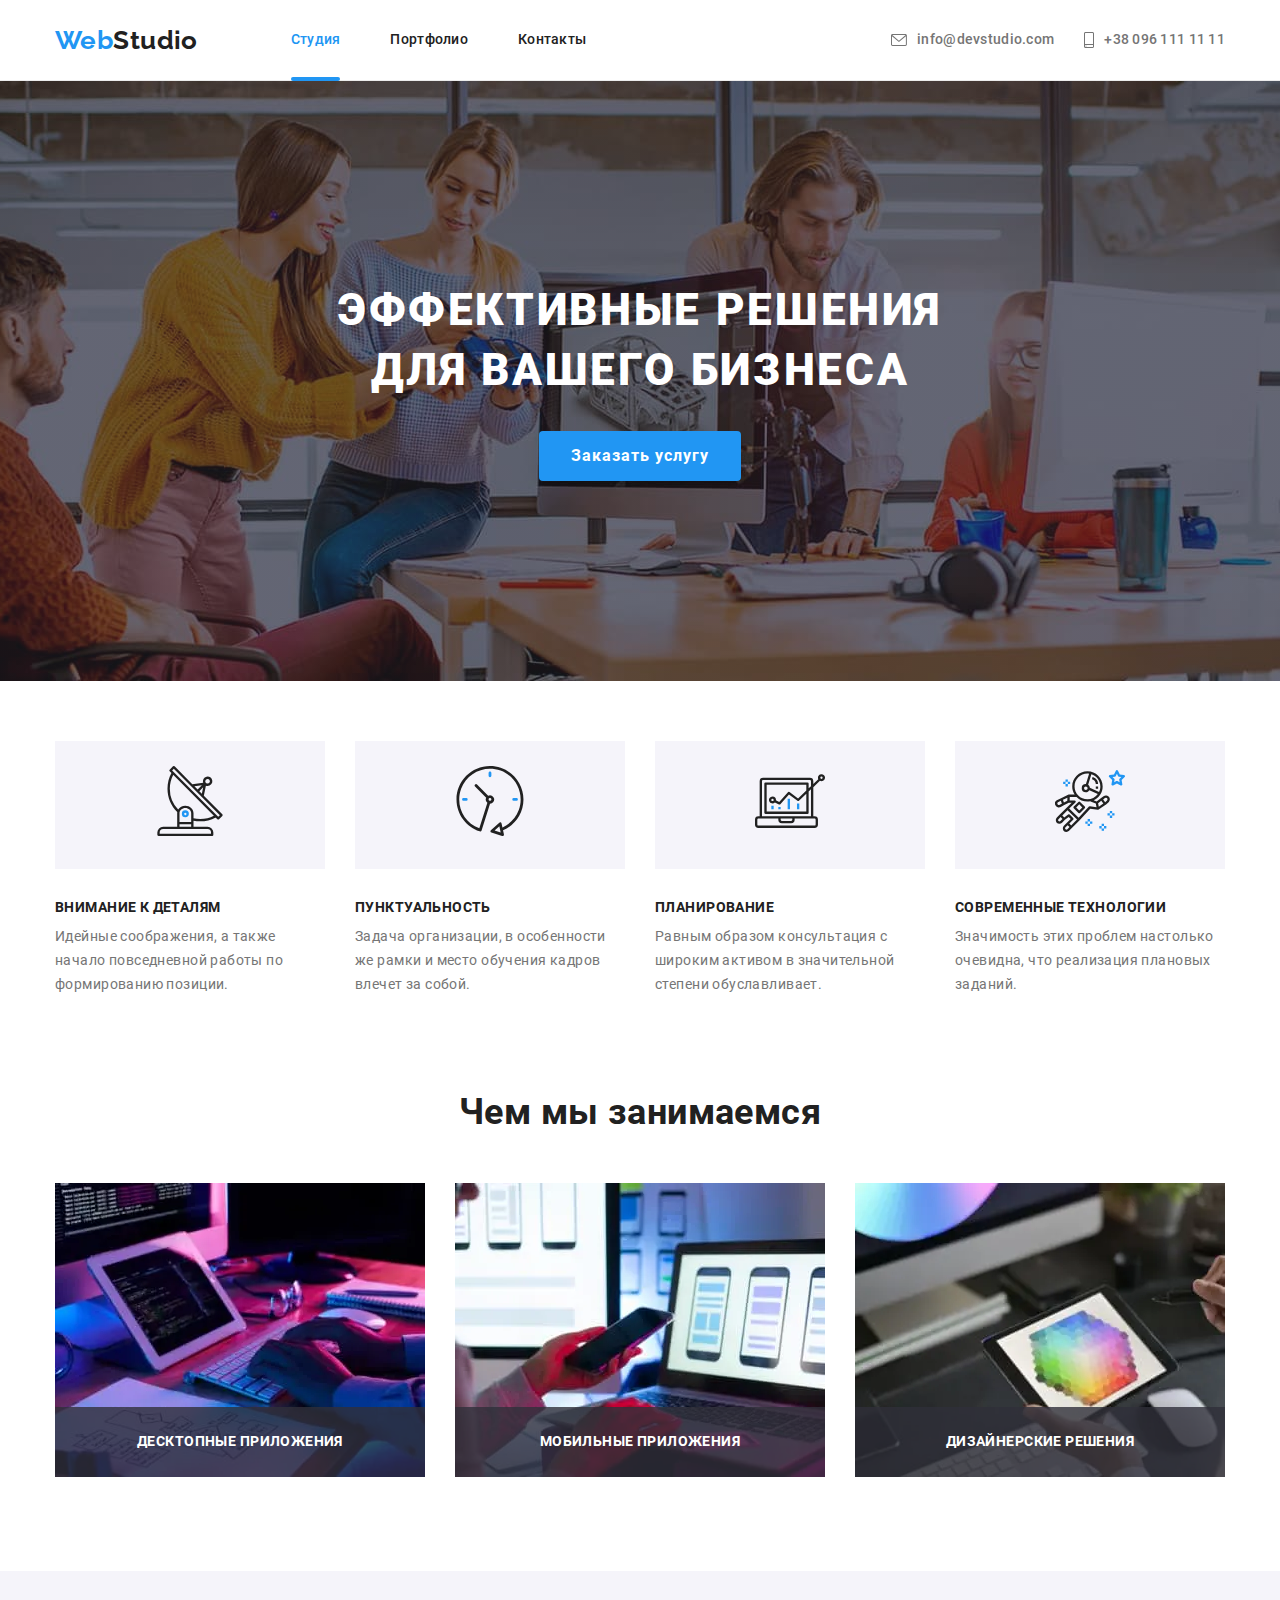
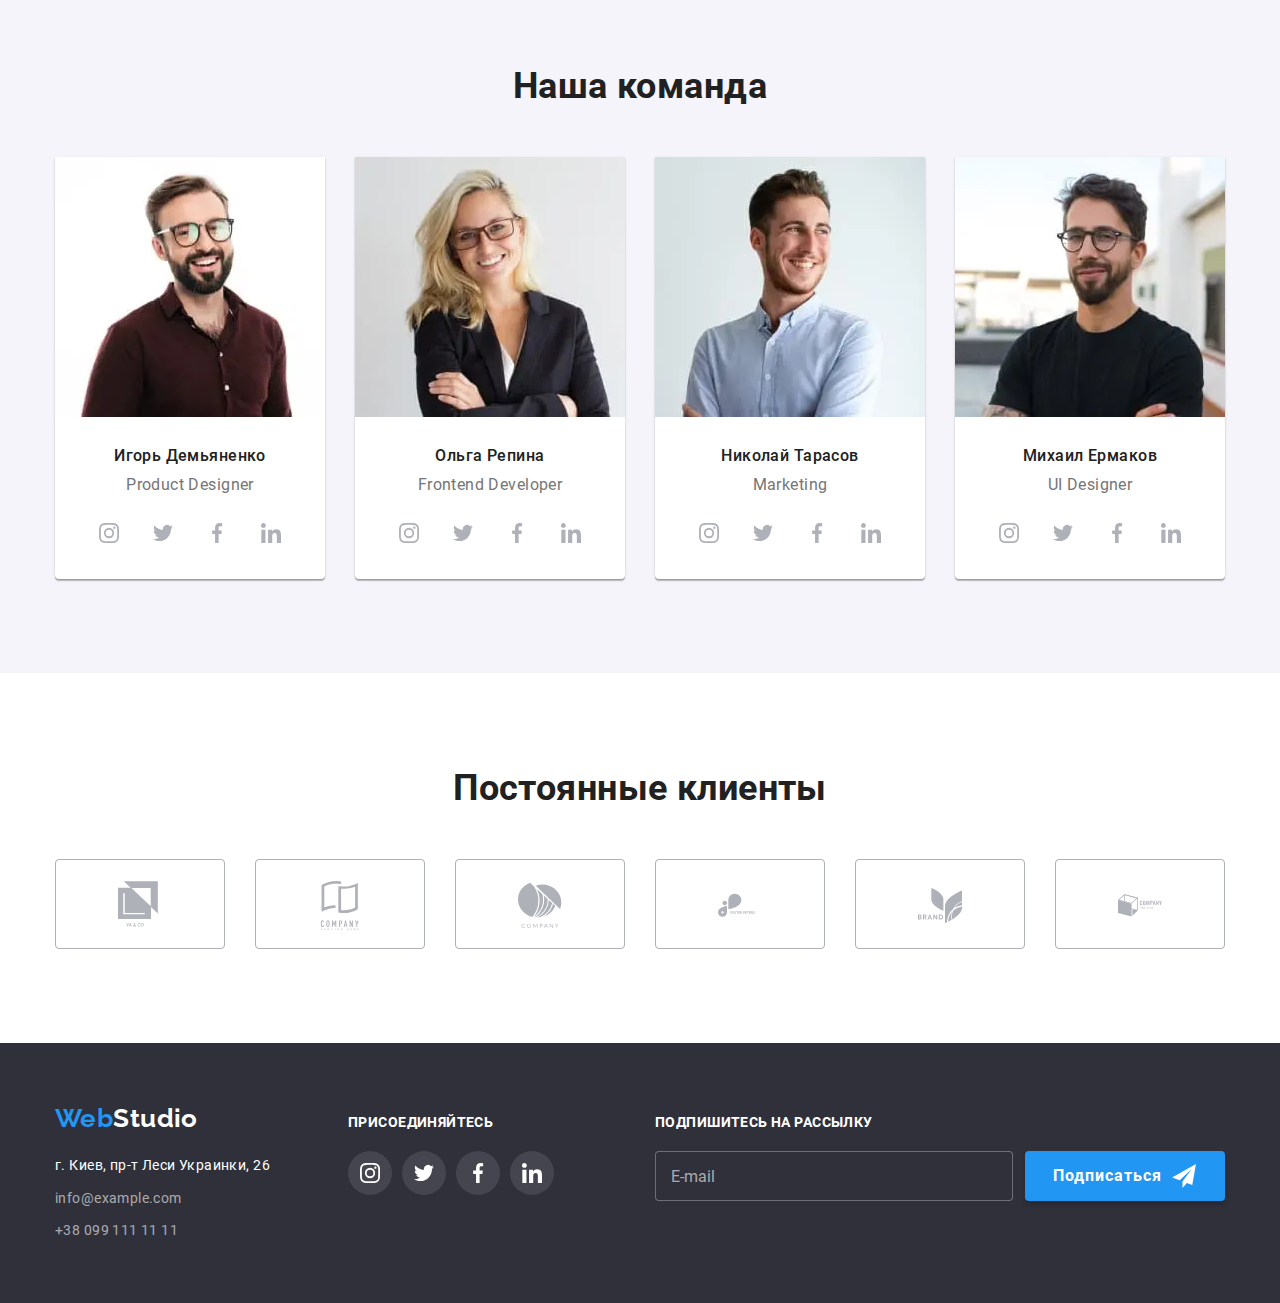
==== index.html @ 8d4e9f34 "add webp for main" ====
<!DOCTYPE html>
<html lang="ru">
  <head>
    <meta charset="UTF-8" />
    <meta name="viewport" content="width=device-width, initial-scale=1.0" />
    <meta http-equiv="X-UA-Compatible" content="IE=Edge" />
    <title>Web Studio | Версия 2.0</title>
    <meta name="description" content="Вторая версия культового макета Web Studio" />

    <link rel="stylesheet" href="./css/main.min.css" />
    <link rel="shortcut icon" href="./images/favicon.svg" type="image/x-icon" />

    <link rel="preload" href="./fonts/Roboto-Regular.ttf" as="font" type="font/ttf" crossorigin />
    <link rel="preload" href="./fonts/Roboto-Medium.ttf" as="font" type="font/ttf" crossorigin />
    <link rel="preload" href="./fonts/Roboto-Bold.ttf" as="font" type="font/ttf" crossorigin />
    <link rel="preload" href="./fonts/Roboto-Black.ttf" as="font" type="font/ttf" crossorigin />
    <link rel="preload" href="./fonts/Raleway-Bold.ttf" as="font" type="font/ttf" crossorigin />
  </head>
  <body>
    <header class="header">
      <div class="container main-nav">
        <!-- Лого в хедере -->
        <a href="./index.html" class="logo header__logo"><span class="logo__text">Web</span>Studio</a>

        <button type="button" class="mobile-button" aria-expanded="false" aria-controls="menu-container" data-menu-button>
          <svg width="40" height="40" aria-label="Переключатель мобильного меню" class="mobile-button__icon">
            <use class="icon-cross" href="./images/sprite.svg#icon-cross"></use>
            <use class="icon-menu" href="./images/sprite.svg#icon-mobile-menu"></use>
          </svg>
        </button>

        <div class="menu-container" id="menu-container" data-menu>
          <!-- Меню в хедере -->
          <nav>
            <ul class="menu">
              <li class="menu__item">
                <a href="./index.html" class="menu__link menu__link--current">Студия</a>
              </li>
              <li class="menu__item">
                <a href="./portfolio.html" class="menu__link">Портфолио</a>
              </li>
              <li class="menu__item">
                <a href="#" class="menu__link">Контакты</a>
              </li>
            </ul>
          </nav>

          <!-- Контакты в хедере -->
          <ul class="contacts">
            <li class="contacts__item">
              <a href="mailto:info@devstudio.com" class="contacts__link">
                <div class="contacts__icon">
                  <svg class="contacts__mail" width="16" height="12">
                    <use href="./images/sprite.svg#icon-head-mail"></use>
                  </svg>

                  info@devstudio.com
                </div></a
              >
            </li>
            <li class="contacts__item">
              <a href="tel:+380961111111" class="contacts__link">
                <div class="contacts__icon">
                  <svg class="contacts__phone" width="10" height="16">
                    <use href="./images/sprite.svg#icon-head-phone"></use>
                  </svg>

                  +38 096 111 11 11
                </div>
              </a>
            </li>
          </ul>
        </div>
      </div>
    </header>

    <main>
      <!-- Секция Героя -->
      <section class="hero">
        <div class="hero__content">
          <h1 class="hero__title">Эффективные решения<br />для вашего бизнеса</h1>
          <button data-modal-open class="btn hero__btn">Заказать услугу</button>
        </div>
      </section>

      <!-- Секция "Преимущества" -->
      <section class="features">
        <div class="container">
          <h2 class="title visually-hidden">Наши преимущества</h2>
          <ul class="features__list">
            <li class="features__item">
              <div class="features__img">
                <svg class="features__icon" width="70" height="70">
                  <use href="./images/sprite.svg#icon-antenna"></use>
                </svg>
              </div>
              <h3 class="features__title">Внимание к деталям</h3>
              <p class="features__text">Идейные соображения, а также начало повседневной работы по формированию позиции.</p>
            </li>
            <li class="features__item">
              <div class="features__img">
                <svg class="features__icon" width="70" height="70">
                  <use href="./images/sprite.svg#icon-clock"></use>
                </svg>
              </div>
              <h3 class="features__title">Пунктуальность</h3>
              <p class="features__text">Задача организации, в особенности же рамки и место обучения кадров влечет за собой.</p>
            </li>
            <li class="features__item">
              <div class="features__img">
                <svg class="features__icon" width="70" height="70">
                  <use href="./images/sprite.svg#icon-diagram"></use>
                </svg>
              </div>
              <h3 class="features__title">Планирование</h3>
              <p class="features__text">Равным образом консультация с широким активом в значительной степени обуславливает.</p>
            </li>
            <li class="features__item">
              <div class="features__img">
                <svg class="features__icon" width="70" height="70">
                  <use href="./images/sprite.svg#icon-astronaut"></use>
                </svg>
              </div>
              <h3 class="features__title">Современные технологии</h3>
              <p class="features__text">Значимость этих проблем настолько очевидна, что реализация плановых заданий.</p>
            </li>
          </ul>
        </div>
      </section>

      <!-- Секция "Чем мы занимаемся" -->
      <section class="section photos">
        <div class="container">
          <h2 class="title">Чем мы занимаемся</h2>
          <ul class="photos__list">
            <li class="photos__item">
              <div class="photos__thumb">
                <picture>
                  <source
                    srcset="./images/desktop/whattodo-1-1200@1x.webp 1x, ./images/desktop/whattodo-1-1200@2x.webp 2x"
                    type="image/webp"
                    media="(min-width: 1200px)"
                  />

                  <source
                    srcset="./images/desktop/whattodo-1-1200@1x.jpg 1x, ./images/desktop/whattodo-1-1200@2x.jpg 2x"
                    media="(min-width: 1200px)"
                  />

                  <img
                    src="./images/desktop/whattodo-1-1200@1x.jpg"
                    loading="lazy"
                    alt="Человек печатает текст на клавиатуре"
                    width="370"
                    height="294"
                  />
                </picture>
                <p class="photos__text">Десктопные приложения</p>
              </div>
            </li>
            <li class="photos__item">
              <div class="photos__thumb">
                <picture>
                  <source
                    srcset="./images/desktop/whattodo-2-1200@1x.webp 1x, ./images/desktop/whattodo-2-1200@2x.webp 2x"
                    type="image/webp"
                    media="(min-width: 1200px)"
                  />

                  <source
                    srcset="./images/desktop/whattodo-2-1200@1x.jpg 1x, ./images/desktop/whattodo-2-1200@2x.jpg 2x"
                    media="(min-width: 1200px)"
                  />

                  <img
                    src="./images/desktop/whattodo-2-1200@2x.jpg"
                    loading="lazy"
                    alt="Человек смотрит на смартфон перед ноутбуком"
                    width="370"
                    height="294"
                  />
                </picture>
                <p class="photos__text">Мобильные приложения</p>
              </div>
            </li>
            <li class="photos__item">
              <div class="photos__thumb">
                <picture>
                  <source
                    srcset="./images/desktop/whattodo-3-1200@1x.webp 1x, ./images/desktop/whattodo-3-1200@2x.webp 2x"
                    type="image/webp"
                    media="(min-width: 1200px)"
                  />

                  <source
                    srcset="./images/desktop/whattodo-3-1200@1x.jpg 1x, ./images/desktop/whattodo-3-1200@2x.jpg 2x"
                    media="(min-width: 1200px)"
                  />

                  <img
                    src="./images/desktop/whattodo-3-1200@2x.jpg"
                    loading="lazy"
                    alt="Цветовая палитра на экране планшета"
                    width="370"
                    height="294"
                  />
                </picture>
                <p class="photos__text">Дизайнерские решения</p>
              </div>
            </li>
          </ul>
        </div>
      </section>

      <!-- Секция "Наша команда" -->
      <section class="section team">
        <div class="container">
          <h2 class="title">Наша команда</h2>
          <ul class="team__list">
            <li class="team__item">
              <picture>
                <source
                  srcset="./images/desktop/team-1-1200@1x.webp 1x, ./images/desktop/team-1-1200@2x.webp 2x"
                  type="image/webp"
                  media="(min-width: 1200px)"
                />
                <source
                  srcset="./images/tablet/team-1-768@1x.webp 1x, ./images/tablet/team-1-768@2x.webp 2x"
                  type="image/webp"
                  media="(min-width: 768px)"
                />
                <source
                  srcset="./images/mobile/team-1-480@1x.webp 1x, ./images/mobile/team-1-480@2x.webp 2x"
                  type="image/webp"
                  media="(max-width: 767px)"
                />

                <source
                  srcset="./images/desktop/team-1-1200@1x.jpg 1x, ./images/desktop/team-1-1200@2x.jpg 2x"
                  media="(min-width: 1200px)"
                />
                <source srcset="./images/tablet/team-1-768@1x.jpg 1x, ./images/tablet/team-1-768@2x.jpg 2x" media="(min-width: 768px)" />
                <source srcset="./images/mobile/team-1-480@1x.jpg 1x, ./images/mobile/team-1-480@2x.jpg 2x" media="(max-width: 767px)" />

                <img
                  src="./images/mobile/team-1-480@1x.jpg"
                  loading="lazy"
                  class="team__img"
                  alt="Мужчина в очках и с бородой"
                  title="Игорь Демьяненко"
                  width="270"
                  height="260"
                />
              </picture>

              <div class="team__content">
                <h3 class="team__name">Игорь Демьяненко</h3>
                <p class="team__text">Product Designer</p>
                <ul class="social">
                  <li class="social__item">
                    <a href="#" class="media-link social__link" aria-label="Instagramm">
                      <svg class="media-icon social__icon" width="20" height="20">
                        <use href="./images/sprite.svg#icon-instagram"></use>
                      </svg>
                    </a>
                  </li>
                  <li class="social__item">
                    <a href="#" class="media-link social__link" aria-label="Twitter">
                      <svg class="media-icon social__icon" width="20" height="20">
                        <use href="./images/sprite.svg#icon-twitter"></use>
                      </svg>
                    </a>
                  </li>
                  <li class="social__item">
                    <a href="#" class="media-link social__link" aria-label="Facebook">
                      <svg class="media-icon social__icon" width="20" height="20">
                        <use href="./images/sprite.svg#icon-facebook"></use>
                      </svg>
                    </a>
                  </li>
                  <li class="social__item">
                    <a href="#" class="media-link social__link" aria-label="LinkedIn">
                      <svg class="media-icon social__icon" width="20" height="20">
                        <use href="./images/sprite.svg#icon-linkedin"></use>
                      </svg>
                    </a>
                  </li>
                </ul>
              </div>
            </li>
            <li class="team__item">
              <picture>
                <source
                  srcset="./images/desktop/team-2-1200@1x.webp 1x, ./images/desktop/team-2-1200@2x.webp 2x"
                  type="image/webp"
                  media="(min-width: 1200px)"
                />
                <source
                  srcset="./images/tablet/team-2-768@1x.webp 1x, ./images/tablet/team-2-768@2x.webp 2x"
                  type="image/webp"
                  media="(min-width: 768px)"
                />
                <source
                  srcset="./images/mobile/team-2-480@1x.webp 1x, ./images/mobile/team-2-480@2x.webp 2x"
                  type="image/webp"
                  media="(max-width: 767px)"
                />

                <source
                  srcset="./images/desktop/team-2-1200@1x.jpg 1x, ./images/desktop/team-2-1200@2x.jpg 2x"
                  media="(min-width: 1200px)"
                />
                <source srcset="./images/tablet/team-2-768@1x.jpg 1x, ./images/tablet/team-2-768@2x.jpg 2x" media="(min-width: 768px)" />
                <source srcset="./images/mobile/team-2-480@1x.jpg 1x, ./images/mobile/team-2-480@2x.jpg 2x" media="(max-width: 767px)" />

                <img
                  src="./images/mobile/team-2-480@1x.jpg"
                  loading="lazy"
                  class="team__img"
                  alt="Женщина-блондинка в очках и костюме"
                  title="Ольга Репина"
                  width="270"
                  height="260"
                />
              </picture>
              <div class="team__content">
                <h3 class="team__name">Ольга Репина</h3>
                <p class="team__text">Frontend Developer</p>
                <ul class="social">
                  <li class="social__item">
                    <a href="#" class="media-link social__link" aria-label="Instagramm">
                      <svg class="media-icon social__icon" width="20" height="20">
                        <use href="./images/sprite.svg#icon-instagram"></use>
                      </svg>
                    </a>
                  </li>
                  <li class="social__item">
                    <a href="#" class="media-link social__link" aria-label="Twiter">
                      <svg class="media-icon social__icon" width="20" height="20">
                        <use href="./images/sprite.svg#icon-twitter"></use>
                      </svg>
                    </a>
                  </li>
                  <li class="social__item">
                    <a href="#" class="media-link social__link" aria-label="Facebook">
                      <svg class="media-icon social__icon" width="20" height="20">
                        <use href="./images/sprite.svg#icon-facebook"></use>
                      </svg>
                    </a>
                  </li>
                  <li class="social_item">
                    <a href="#" class="media-link social__link" aria-label="LinkedIn">
                      <svg class="media-icon social__icon" width="20" height="20">
                        <use href="./images/sprite.svg#icon-linkedin"></use>
                      </svg>
                    </a>
                  </li>
                </ul>
              </div>
            </li>
            <li class="team__item">
              <picture>
                <source
                  srcset="./images/desktop/team-3-1200@1x.webp 1x, ./images/desktop/team-3-1200@2x.webp 2x"
                  type="image/webp"
                  media="(min-width: 1200px)"
                />
                <source
                  srcset="./images/tablet/team-3-768@1x.webp 1x, ./images/tablet/team-3-768@2x.webp 2x"
                  type="image/webp"
                  media="(min-width: 768px)"
                />
                <source
                  srcset="./images/mobile/team-3-480@1x.webp 1x, ./images/mobile/team-3-480@2x.webp 2x"
                  type="image/webp"
                  media="(max-width: 767px)"
                />

                <source
                  srcset="./images/desktop/team-3-1200@1x.jpg 1x, ./images/desktop/team-3-1200@2x.jpg 2x"
                  media="(min-width: 1200px)"
                />
                <source srcset="./images/tablet/team-3-768@1x.jpg 1x, ./images/tablet/team-3-768@2x.jpg 2x" media="(min-width: 768px)" />
                <source srcset="./images/mobile/team-3-480@1x.jpg 1x, ./images/mobile/team-3-480@2x.jpg 2x" media="(max-width: 767px)" />

                <img
                  src="./images/mobile/team-3-480@1x.jpg"
                  loading="lazy"
                  class="team__img"
                  alt="Мужчина в светлой рубашке"
                  title="Николай Тарасов"
                  width="270"
                  height="260"
                />
              </picture>
              <div class="team__content">
                <h3 class="team__name">Николай Тарасов</h3>
                <p class="team__text">Marketing</p>
                <ul class="social">
                  <li class="social__item">
                    <a href="#" class="media-link social__link" aria-label="Instagramm">
                      <svg class="media-icon social__icon" width="20" height="20">
                        <use href="./images/sprite.svg#icon-instagram"></use>
                      </svg>
                    </a>
                  </li>
                  <li class="social__item">
                    <a href="#" class="media-link social__link" aria-label="Twiter">
                      <svg class="media-icon social__icon" width="20" height="20">
                        <use href="./images/sprite.svg#icon-twitter"></use>
                      </svg>
                    </a>
                  </li>
                  <li class="social__item">
                    <a href="#" class="media-link social__link" aria-label="Facebook">
                      <svg class="media-icon social__icon" width="20" height="20">
                        <use href="./images/sprite.svg#icon-facebook"></use>
                      </svg>
                    </a>
                  </li>
                  <li class="social__item">
                    <a href="#" class="media-link social__link" aria-label="LinkedIn">
                      <svg class="media-icon social__icon" width="20" height="20">
                        <use href="./images/sprite.svg#icon-linkedin"></use>
                      </svg>
                    </a>
                  </li>
                </ul>
              </div>
            </li>
            <li class="team__item">
              <picture>
                <source
                  srcset="./images/desktop/team-4-1200@1x.webp 1x, ./images/desktop/team-4-1200@2x.webp 2x"
                  type="image/webp"
                  media="(min-width: 1200px)"
                />
                <source
                  srcset="./images/tablet/team-4-768@1x.webp 1x, ./images/tablet/team-4-768@2x.webp 2x"
                  type="image/webp"
                  media="(min-width: 768px)"
                />
                <source
                  srcset="./images/mobile/team-4-480@1x.webp 1x, ./images/mobile/team-4-480@2x.webp 2x"
                  type="image/webp"
                  media="(max-width: 767px)"
                />

                <source
                  srcset="./images/desktop/team-4-1200@1x.jpg 1x, ./images/desktop/team-4-1200@2x.jpg 2x"
                  media="(min-width: 1200px)"
                />
                <source srcset="./images/tablet/team-4-768@1x.jpg 1x, ./images/tablet/team-4-768@2x.jpg 2x" media="(min-width: 768px)" />
                <source srcset="./images/mobile/team-4-480@1x.jpg 1x, ./images/mobile/team-4-480@2x.jpg 2x" media="(max-width: 767px)" />

                <img
                  src="./images/mobile/team-4-480@1x.jpg"
                  loading="lazy"
                  class="team__img"
                  alt="Мужчина в очках, с бородой, в темной футболке"
                  title="Михаил Ермаков"
                  width="270"
                  height="260"
                />
              </picture>
              <div class="team__content">
                <h3 class="team__name">Михаил Ермаков</h3>
                <p class="team__text">UI Designer</p>
                <ul class="social">
                  <li class="social__item">
                    <a href="#" class="media-link social__link" aria-label="Instagramm">
                      <svg class="media-icon social__icon" width="20" height="20">
                        <use href="./images/sprite.svg#icon-instagram"></use>
                      </svg>
                    </a>
                  </li>
                  <li class="social__item">
                    <a href="#" class="media-link social__link" aria-label="Twiter">
                      <svg class="media-icon social__icon" width="20" height="20">
                        <use href="./images/sprite.svg#icon-twitter"></use>
                      </svg>
                    </a>
                  </li>
                  <li class="social__item">
                    <a href="#" class="media-link social__link" aria-label="Facebook">
                      <svg class="media-icon social__icon" width="20" height="20">
                        <use href="./images/sprite.svg#icon-facebook"></use>
                      </svg>
                    </a>
                  </li>
                  <li class="social__item">
                    <a href="#" class="media-link social__link" aria-label="LinkedIn">
                      <svg class="media-icon social__icon" width="20" height="20">
                        <use href="./images/sprite.svg#icon-linkedin"></use>
                      </svg>
                    </a>
                  </li>
                </ul>
              </div>
            </li>
          </ul>
        </div>
      </section>

      <!-- Секция Постоянные клиенты -->
      <section class="section clients">
        <div class="container">
          <h2 class="title">Постоянные клиенты</h2>
          <ul class="clients__list">
            <li class="clients__item">
              <a href="#" class="clients__link" aria-label="Company site-1">
                <svg class="clients__icon" width="44" height="49">
                  <use href="./images/sprite.svg#icon-logo-1"></use>
                </svg>
              </a>
            </li>
            <li class="clients__item">
              <a href="#" class="clients__link" aria-label="Company site-2">
                <svg class="clients__icon" width="44" height="49">
                  <use href="./images/sprite.svg#icon-logo-2"></use>
                </svg>
              </a>
            </li>
            <li class="clients__item">
              <a href="#" class="clients__link" aria-label="Company site-3">
                <svg class="clients__icon" width="44" height="49">
                  <use href="./images/sprite.svg#icon-logo-3"></use>
                </svg>
              </a>
            </li>
            <li class="clients__item">
              <a href="#" class="clients__link" aria-label="Company site-4">
                <svg class="clients__icon" width="44" height="49">
                  <use href="./images/sprite.svg#icon-logo-4"></use>
                </svg>
              </a>
            </li>
            <li class="clients__item">
              <a href="#" class="clients__link" aria-label="Company site-5">
                <svg class="clients__icon" width="44" height="49">
                  <use href="./images/sprite.svg#icon-logo-5"></use>
                </svg>
              </a>
            </li>
            <li class="clients__item">
              <a href="#" class="clients__link" aria-label="Company site-6">
                <svg class="clients__icon" width="44" height="49">
                  <use href="./images/sprite.svg#icon-logo-6"></use>
                </svg>
              </a>
            </li>
          </ul>
        </div>
      </section>
    </main>

    <footer class="footer">
      <div class="container">
        <div class="footer-blocks">
          <!-- Адрес в футере -->
          <div class="address-block">
            <!-- Логотип в футере -->
            <a href="./index.html" class="logo footer__logo"><span class="logo__text">Web</span>Studio</a>

            <!-- Контакты в футере -->
            <address class="adress">
              <p class="adress__map">г. Киев, пр-т Леси Украинки, 26</p>
              <ul class="adress__list">
                <li class="adress__item">
                  <a href="mailto:info@example.com" class="adress__link">info@example.com</a>
                </li>
                <li class="adress__item">
                  <a href="tel:+380991111111" class="adress__link">+38 099 111 11 11</a>
                </li>
              </ul>
            </address>
          </div>

          <!-- Соц сети в футере -->
          <div class="networks">
            <b class="networks__title">Присоединяйтесь</b>
            <ul class="networks__list">
              <li class="networks__item">
                <a href="#" class="media-link networks__link" aria-label="Instagram">
                  <svg class="media-icon networks__icon" width="20" height="20">
                    <use href="./images/sprite.svg#icon-instagram"></use>
                  </svg>
                </a>
              </li>
              <li class="networks__item">
                <a href="#" class="media-link networks__link" aria-label="Twiter">
                  <svg class="media-icon networks__icon" width="20" height="20">
                    <use href="./images/sprite.svg#icon-twitter"></use>
                  </svg>
                </a>
              </li>
              <li class="networks__item">
                <a href="#" class="media-link networks__link" aria-label="Facebook">
                  <svg class="media-icon networks__icon" width="20" height="20">
                    <use href="./images/sprite.svg#icon-facebook"></use>
                  </svg>
                </a>
              </li>
              <li class="networks__item">
                <a href="#" class="media-link networks__link" aria-label="LinkedIn">
                  <svg class="media-icon networks__icon" width="20" height="20">
                    <use href="./images/sprite.svg#icon-linkedin"></use>
                  </svg>
                </a>
              </li>
            </ul>
          </div>

          <!-- Форма подписки в футере -->
          <div class="subscribe">
            <b class="networks__title">Подпишитесь на рассылку</b>
            <form class="subscribe__field">
              <input
                type="email"
                name="subscribe-email"
                id="subscribe-email"
                placeholder="E-mail"
                required
                class="subscribe__input"
                aria-label="Введите почту для будущей рассылки"
              />
              <button type="submit" class="btn subscribe__btn" aria-label="Оформляет подписку на рассылку">
                <span>Подписаться</span>
                <svg class="subscribe__icon" width="24" height="24">
                  <use href="./images/sprite.svg#icon-send"></use>
                </svg>
              </button>
            </form>
          </div>
        </div>
      </div>
    </footer>

    <!-- Модальное окно с бекдропом -->
    <div class="backdrop is-hidden" data-modal>
      <div class="modal">
        <form class="callback-form js-speaker-form">
          <button data-modal-close class="modal__close-btn" type="button" aria-label="Закрывает модальное окно">
            <svg class="modal__close-icon" width="18" height="18">
              <use href="./images/sprite.svg#icon-close"></use>
            </svg>
          </button>

          <b class="callback__title"> Оставьте свои данные, мы вам перезвоним </b>

          <label class="callback__group">
            <span class="callback__label">Имя</span>
            <span class="callback__area">
              <input class="callback__input" type="text" name="name" pattern="^[A-Za-zА-Яа-яЁё\s]+$" required />
              <svg class="callback__icon" width="18" height="18">
                <use href="./images/sprite.svg#icon-form-name"></use>
              </svg>
            </span>
          </label>

          <label class="callback__group">
            <span class="callback__label">Телефон</span>
            <span class="callback__area">
              <input class="callback__input" type="tel" name="tel" pattern="[0-9]{10,12}" required />
              <svg class="callback__icon" width="18" height="18">
                <use href="./images/sprite.svg#icon-form-phone"></use>
              </svg>
            </span>
          </label>

          <label class="callback__group">
            <span class="callback__label">Почта</span>
            <span class="callback__area">
              <input class="callback__input" type="email" name="email" required />
              <svg class="callback__icon" width="18" height="18">
                <use href="./images/sprite.svg#icon-form-mail"></use>
              </svg>
            </span>
          </label>

          <label class="callback__commit">
            <span class="callback__label">Комментарий</span>
            <textarea name="commit" rows="5" placeholder="Введите текст" class="callback__textarea"></textarea>
          </label>

          <label class="policy-block">
            <input class="checkbox visually-hidden" type="checkbox" name="policy" value="agree" required />
            <span class="policy__icon"></span>
            <span class="policy__text">Соглашаюсь с рассылкой и принимаю <a href="#" class="policy__link">Условия договора</a></span>
          </label>

          <div class="btn-block">
            <button type="submit" class="btn callback__btn" aria-label="Отправялет форму">Отправить</button>
          </div>
        </form>
      </div>
    </div>

    <!-- Скрипт для мобильного меню -->
    <script src="./js/menu.js"></script>

    <!-- Скрипт для модального окна -->
    <script src="./js/modal.js"></script>

    <!-- Скрипт для отправки данных с формы модального окна -->
    <script>
      (() => {
        document.querySelector(".js-speaker-form").addEventListener("submit", (e) => {
          e.preventDefault();

          new FormData(e.currentTarget).forEach((value, name) => console.log(`${name}: ${value}`));
        });
      })();
    </script>
  </body>
</html>
---- css/main.min.css ----
.features__list,.photos__list,.team__list,.social,.clients__list,.menu,.contacts,.adress__list,.networks__list{padding:0;margin:0;list-style:none}@font-face{font-family:"Raleway";src:local("Raleway"),url("../fonts/Raleway-Bold.ttf") format("truetype");font-weight:700;font-style:normal;font-display:fallback}@font-face{font-family:"Roboto";src:local("Roboto"),url("../fonts/Roboto-Regular.ttf") format("truetype");font-weight:400;font-style:normal;font-display:fallback}@font-face{font-family:"Roboto";src:local("Roboto"),url("../fonts/Roboto-Medium.ttf") format("truetype");font-weight:500;font-style:normal;font-display:fallback}@font-face{font-family:"Roboto";src:local("Roboto"),url("../fonts/Roboto-Bold.ttf") format("truetype");font-weight:700;font-style:normal;font-display:fallback}@font-face{font-family:"Roboto";src:local("Roboto"),url("../fonts/Roboto-Black.ttf") format("truetype");font-weight:900;font-style:normal;font-display:fallback}/*! modern-normalize v0.7.0 | MIT License | https://github.com/sindresorhus/modern-normalize */*,::after,::before{-webkit-box-sizing:border-box;box-sizing:border-box}:root{-moz-tab-size:4;-o-tab-size:4;tab-size:4}html{line-height:1.15;-webkit-text-size-adjust:100%}body{margin:0}body{font-family:system-ui,-apple-system,'Segoe UI',Roboto,Helvetica,Arial,sans-serif,'Apple Color Emoji','Segoe UI Emoji'}hr{height:0}abbr[title]{-webkit-text-decoration:underline dotted;text-decoration:underline dotted}b,strong{font-weight:bolder}code,kbd,pre,samp{font-family:ui-monospace,SFMono-Regular,Consolas,'Liberation Mono',Menlo,monospace;font-size:1em}small{font-size:80%}sub,sup{font-size:75%;line-height:0;position:relative;vertical-align:baseline}sub{bottom:-.25em}sup{top:-.5em}button,input,optgroup,select,textarea{font-family:inherit;font-size:100%;line-height:1.15;margin:0}button,select{text-transform:none}[type=button],[type=reset],[type=submit],button{-webkit-appearance:button}[type=button]::-moz-focus-inner,[type=reset]::-moz-focus-inner,[type=submit]::-moz-focus-inner,button::-moz-focus-inner{border-style:none;padding:0}[type=button]:-moz-focusring,[type=reset]:-moz-focusring,[type=submit]:-moz-focusring,button:-moz-focusring{outline:1px dotted ButtonText}legend{padding:0}progress{vertical-align:baseline}[type=number]::-webkit-inner-spin-button,[type=number]::-webkit-outer-spin-button{height:auto}[type=search]{-webkit-appearance:textfield;outline-offset:-2px}[type=search]::-webkit-search-decoration{-webkit-appearance:none}::-webkit-file-upload-button{-webkit-appearance:button;font:inherit}summary{display:list-item}body{background-color:#fff;color:#757575;font-family:Roboto,sans-serif;letter-spacing:0.03em;font-size:14px;line-height:1.71}@media screen and (max-width: 767px){body{padding-top:60px}}img{display:block;max-width:100%;height:auto}.visually-hidden{position:absolute;width:1px;height:1px;margin:-1px;border:0;padding:0;clip:rect(0 0 0 0);overflow:hidden}.header{border-bottom:1px solid #ececec}@media screen and (max-width: 767px){.header{position:fixed;top:0;width:100%;background-color:#fff;z-index:1}}@media screen and (max-width: 767px){.main-nav{display:-webkit-box;display:-ms-flexbox;display:flex;-webkit-box-pack:justify;-ms-flex-pack:justify;justify-content:space-between;-webkit-box-align:center;-ms-flex-align:center;align-items:center;height:60px}}@media screen and (min-width: 768px){.main-nav{display:-webkit-box;display:-ms-flexbox;display:flex;-webkit-box-pack:justify;-ms-flex-pack:justify;justify-content:space-between;-webkit-box-align:center;-ms-flex-align:center;align-items:center}}.hero{max-width:1600px;min-height:400px;margin-left:auto;margin-right:auto;background-color:#2f303a;background-image:-webkit-gradient(linear, left top, right top, from(rgba(47,48,58,0.4)), to(rgba(47,48,58,0.4))),url(../images/mobile/hero-480@1x.jpg);background-image:linear-gradient(to right, rgba(47,48,58,0.4), rgba(47,48,58,0.4)),url(../images/mobile/hero-480@1x.jpg);background-repeat:no-repeat;background-size:cover;background-position:center}@media screen and (min-device-pixel-ratio: 2), screen and (-webkit-min-device-pixel-ratio: 2), screen and (min-resolution: 192dpi), screen and (min-resolution: 2dppx){.hero{background-image:-webkit-gradient(linear, left top, right top, from(rgba(47,48,58,0.4)), to(rgba(47,48,58,0.4))),url(../images/mobile/hero-480@2x.jpg);background-image:linear-gradient(to right, rgba(47,48,58,0.4), rgba(47,48,58,0.4)),url(../images/mobile/hero-480@2x.jpg)}}@media screen and (min-width: 768px) and (max-width: 1199px){.hero{background-image:-webkit-gradient(linear, left top, right top, from(rgba(47,48,58,0.4)), to(rgba(47,48,58,0.4))),url(../images/tablet/hero-768@1x.jpg);background-image:linear-gradient(to right, rgba(47,48,58,0.4), rgba(47,48,58,0.4)),url(../images/tablet/hero-768@1x.jpg)}}@media screen and (min-width: 768px) and (max-width: 1199px) and (min-device-pixel-ratio: 2), screen and (min-width: 768px) and (max-width: 1199px) and (-webkit-min-device-pixel-ratio: 2), screen and (min-width: 768px) and (max-width: 1199px) and (min-resolution: 192dpi), screen and (min-width: 768px) and (max-width: 1199px) and (min-resolution: 2dppx){.hero{background-image:-webkit-gradient(linear, left top, right top, from(rgba(47,48,58,0.4)), to(rgba(47,48,58,0.4))),url(../images/tablet/hero-768@2x.jpg);background-image:linear-gradient(to right, rgba(47,48,58,0.4), rgba(47,48,58,0.4)),url(../images/tablet/hero-768@2x.jpg)}}@media screen and (min-width: 1200px){.hero{min-height:600px;background-image:-webkit-gradient(linear, left top, right top, from(rgba(47,48,58,0.4)), to(rgba(47,48,58,0.4))),url(../images/desktop/hero-1200@1x.jpg);background-image:linear-gradient(to right, rgba(47,48,58,0.4), rgba(47,48,58,0.4)),url(../images/desktop/hero-1200@1x.jpg)}}@media screen and (min-width: 1200px) and (min-device-pixel-ratio: 2), screen and (min-width: 1200px) and (-webkit-min-device-pixel-ratio: 2), screen and (min-width: 1200px) and (min-resolution: 192dpi), screen and (min-width: 1200px) and (min-resolution: 2dppx){.hero{background-image:-webkit-gradient(linear, left top, right top, from(rgba(47,48,58,0.4)), to(rgba(47,48,58,0.4))),url(../images/desktop/hero-1200@2x.jpg);background-image:linear-gradient(to right, rgba(47,48,58,0.4), rgba(47,48,58,0.4)),url(../images/desktop/hero-1200@2x.jpg)}}.hero__content{max-width:360px;padding:118px 0;margin-right:auto;margin-left:auto;text-align:center}@media screen and (min-width: 1200px){.hero__content{max-width:696px;padding:200px 0}}.hero__title{margin-top:0;margin-bottom:30px;color:#fff;font-weight:900;font-size:26px;line-height:1.62;letter-spacing:0.06em;text-transform:uppercase}@media screen and (min-width: 1200px){.hero__title{font-weight:900;font-size:44px;line-height:1.36}}.hero__btn{padding:10px 32px}.features{padding-top:60px}@media screen and (max-width: 1199px){.features{padding-bottom:60px}}@media screen and (min-width: 768px){.features__list{display:-webkit-box;display:-ms-flexbox;display:flex;-ms-flex-wrap:wrap;flex-wrap:wrap}}@media screen and (min-width: 1200px){.features__list{display:-webkit-box;display:-ms-flexbox;display:flex}}@media screen and (max-width: 767px){.features__item:not(:last-child){margin-bottom:30px}}@media screen and (min-width: 768px) and (max-width: 1199px){.features__item{width:calc((100% - 1 * 30px) / 2)}.features__item:not(:nth-last-child(-n+2)){margin-bottom:30px}.features__item:not(:nth-child(2n)){margin-right:30px}}@media screen and (min-width: 1200px){.features__item{width:calc((100% - 90px) / 4)}.features__item:not(:last-child){margin-right:30px}}.features__img{margin-bottom:30px;padding:25px;background-color:#f5f4fa;text-align:center}.features__icon{width:70px;height:70px}.features__title{margin-top:0;margin-bottom:10px;color:#212121;font-weight:700;font-size:14px;line-height:1.17;text-align:center;text-transform:uppercase}@media (min-width: 768px){.features__title{text-align:left}}.features__text{margin-top:0;margin-bottom:0}@media screen and (max-width: 1199px){.photos{display:none}}.photos__list{display:-webkit-box;display:-ms-flexbox;display:flex}.photos__item{width:calc((100% - 60px) / 3);background-color:#757575}.photos__item:not(:last-child){margin-right:30px}.photos__thumb{position:relative}.photos__text{position:absolute;bottom:0;left:50%;-webkit-transform:translate(-50%, 0);transform:translate(-50%, 0);width:370px;height:70px;margin:0;padding-top:27px;padding-bottom:27px;background-color:rgba(47,48,58,0.8);color:#fff;font-weight:700;font-size:14px;line-height:1.14;text-align:center;text-transform:uppercase}.team{background-color:#f5f4fa}@media screen and (min-width: 768px) and (max-width: 1199px){.team__list{display:-webkit-box;display:-ms-flexbox;display:flex;-ms-flex-wrap:wrap;flex-wrap:wrap}}@media screen and (min-width: 1200px){.team__list{display:-webkit-box;display:-ms-flexbox;display:flex}}.team__item{border-bottom-right-radius:4px;border-bottom-left-radius:4px;background-color:#fff;-webkit-box-shadow:0px 1px 3px rgba(0,0,0,0.12),0px 1px 1px rgba(0,0,0,0.14),0px 2px 1px rgba(0,0,0,0.2);box-shadow:0px 1px 3px rgba(0,0,0,0.12),0px 1px 1px rgba(0,0,0,0.14),0px 2px 1px rgba(0,0,0,0.2)}@media screen and (max-width: 767px){.team__item:not(:last-child){margin-bottom:30px}}@media screen and (min-width: 768px) and (max-width: 1199px){.team__item{width:calc((100% - 1 * 30px) / 2)}.team__item:not(:nth-last-child(-n+2)){margin-bottom:30px}.team__item:not(:nth-child(2n)){margin-right:30px}}@media screen and (min-width: 1200px){.team__item:not(:last-child){margin-right:30px}}@media screen and (max-width: 1199px){.team__img{width:100%}}.team__content{padding-top:30px;padding-bottom:24px;text-align:center}.team__name{margin-top:0;margin-bottom:10px;color:#212121;font-weight:500;font-size:16px;line-height:1.18}.team__text{margin-top:0;margin-bottom:16px;font-size:16px;line-height:1.18}.social{display:-webkit-box;display:-ms-flexbox;display:flex;-webkit-box-pack:center;-ms-flex-pack:center;justify-content:center}.social__item:not(:last-child){margin-right:10px}.social__link:hover .social__icon,.social__link:focus .social__icon{fill:#fff}.clients__list{display:-webkit-box;display:-ms-flexbox;display:flex}@media screen and (max-width: 1199px){.clients__list{-ms-flex-wrap:wrap;flex-wrap:wrap}}@media screen and (min-width: 1200px){.clients__list{-webkit-box-pack:center;-ms-flex-pack:center;justify-content:center;-ms-flex-wrap:nowrap;flex-wrap:nowrap}}.clients__item{height:90px;border:1px solid #afb1b8;border-radius:4px;-webkit-transition:border-color 250ms cubic-bezier(0.4, 0, 0.2, 1);transition:border-color 250ms cubic-bezier(0.4, 0, 0.2, 1)}.clients__item:hover,.clients__item:focus{border-color:#2196f3}@media screen and (max-width: 767px){.clients__item{width:calc((100% - 1 * 30px) / 2)}.clients__item:not(:nth-last-child(-n+2)){margin-bottom:30px}.clients__item:not(:nth-child(2n)){margin-right:30px}}@media screen and (min-width: 768px) and (max-width: 1199px){.clients__item{width:calc((100% - 2 * 30px) / 3)}.clients__item:not(:nth-last-child(-n+3)){margin-bottom:30px}.clients__item:not(:nth-child(3n)){margin-right:30px}}@media screen and (min-width: 1200px){.clients__item{width:calc((100% - 5 * 30px) / 6)}.clients__item:not(:last-child){margin-right:30px}}.clients__link{display:-webkit-box;display:-ms-flexbox;display:flex;-webkit-box-pack:center;-ms-flex-pack:center;justify-content:center;-webkit-box-align:center;-ms-flex-align:center;align-items:center;width:auto;height:90px}.clients__icon{width:44px;height:49px;fill:#afb1b8;-webkit-transition:fill 250ms cubic-bezier(0.4, 0, 0.2, 1);transition:fill 250ms cubic-bezier(0.4, 0, 0.2, 1)}.clients__link:hover .clients__icon,.clients__link:focus .clients__icon{fill:#2196f3}.footer{padding:60px 0;background-color:#2f303a;color:#fff}@media screen and (min-width: 768px) and (max-width: 1199px){.footer-blocks{display:-webkit-box;display:-ms-flexbox;display:flex;-ms-flex-wrap:wrap;flex-wrap:wrap;-ms-flex-pack:distribute;justify-content:space-around}}@media screen and (max-width: 1199px){.footer-blocks{text-align:center}}@media screen and (min-width: 1200px){.footer-blocks{display:-webkit-box;display:-ms-flexbox;display:flex;-webkit-box-pack:justify;-ms-flex-pack:justify;justify-content:space-between;-webkit-box-align:baseline;-ms-flex-align:baseline;align-items:baseline}}.container{width:100%;margin-left:auto;margin-right:auto;padding:0 15px}@media (min-width: 480px){.container{width:480px}}@media (min-width: 768px){.container{width:768px}}@media (min-width: 1200px){.container{width:1200px}}@media screen and (max-width: 1199px){.section{padding-top:60px;padding-bottom:60px}}@media screen and (min-width: 1200px){.section{padding-top:94px;padding-bottom:94px}}.title{margin-top:0;margin-bottom:30px;color:#212121;font-weight:700;font-size:28px;line-height:1.17;text-align:center}@media (min-width: 1200px){.title{margin-bottom:50px}}@media (min-width: 1200px){.title{font-weight:700;font-size:36px;line-height:1.17}}.btn{min-width:200px;height:50px;border:0px solid transparent;border-radius:4px;background-color:#2196f3;-webkit-box-shadow:0px 4px 4px rgba(0,0,0,0.15);box-shadow:0px 4px 4px rgba(0,0,0,0.15);color:#fff;font-weight:700;font-size:16px;line-height:1.87;letter-spacing:0.06em;-webkit-transform:scale(1);transform:scale(1);-webkit-transition:-webkit-transform 250ms cubic-bezier(0.4, 0, 0.2, 1);transition:-webkit-transform 250ms cubic-bezier(0.4, 0, 0.2, 1);transition:transform 250ms cubic-bezier(0.4, 0, 0.2, 1);transition:transform 250ms cubic-bezier(0.4, 0, 0.2, 1), -webkit-transform 250ms cubic-bezier(0.4, 0, 0.2, 1);cursor:pointer}.btn:hover:enabled,.btn:focus:enabled{-webkit-transform:scale(0.93);transform:scale(0.93)}.btn:disabled{background-color:gray}.logo{font-family:Raleway,sans-serif;font-weight:700;font-size:24px;line-height:1.16;text-decoration:none}.logo__text{color:#2196f3}@media screen and (min-width: 1200px){.logo{font-weight:700;font-size:26px;line-height:1.19}}.header__logo{color:#212121}.mobile-button{display:-webkit-inline-box;display:-ms-inline-flexbox;display:inline-flex;margin:0;padding:0;border:0;background-color:transparent}.mobile-button .icon-cross{display:none}.mobile-button.is-open .icon-cross{display:block}.mobile-button.is-open .icon-menu{display:none}.mobile-button:hover .mobile-button__icon,.mobile-button:focus .mobile-button__icon,.mobile-button:active .mobile-button__icon{fill:#2196f3}@media screen and (min-width: 768px){.mobile-button{display:none}}.menu-container.is-open{display:block}@media screen and (max-width: 767px){.menu-container{display:none;position:absolute;top:100%;left:0;width:100%;padding:60px 0;background-color:#fff;-webkit-box-shadow:0px 4px 8px rgba(0,0,0,0.04),0px 2px 4px rgba(0,0,0,0.08),0px 1px 3px rgba(0,0,0,0.16);box-shadow:0px 4px 8px rgba(0,0,0,0.04),0px 2px 4px rgba(0,0,0,0.08),0px 1px 3px rgba(0,0,0,0.16);text-align:center;z-index:1}}@media screen and (min-width: 768px){.menu-container{display:-webkit-box;display:-ms-flexbox;display:flex;-webkit-box-align:center;-ms-flex-align:center;align-items:center;-webkit-box-flex:1;-ms-flex-positive:1;flex-grow:1}}@media screen and (max-width: 767px){.menu{margin-bottom:60px}}@media screen and (min-width: 768px) and (max-width: 1199px){.menu{display:-webkit-box;display:-ms-flexbox;display:flex;margin-left:88px}}@media screen and (min-width: 1200px){.menu{display:-webkit-box;display:-ms-flexbox;display:flex;margin-left:93px}}@media screen and (max-width: 767px){.menu__item:not(:last-child){margin-bottom:40px}}@media screen and (min-width: 768px){.menu__item:not(:last-child){margin-right:50px}}.menu__link{position:relative;color:#212121;font-weight:500;font-size:14px;line-height:1.14;letter-spacing:0.02em;text-decoration:none;-webkit-transition:color 250ms cubic-bezier(0.4, 0, 0.2, 1);transition:color 250ms cubic-bezier(0.4, 0, 0.2, 1)}.menu__link:hover,.menu__link:focus{color:#2196f3}.menu__link--current{color:#2196f3}.menu__link--current::after{content:"";position:absolute;bottom:-1px;left:0;display:block;width:100%;height:4px;border-radius:2px;background-color:#2196f3}@media screen and (max-width: 767px){.menu__link{padding-top:8px;padding-bottom:8px;font-weight:500;font-size:18px;line-height:1.16}}@media screen and (min-width: 768px){.menu__link{display:block;padding-top:32px;padding-bottom:32px}}@media screen and (min-width: 768px) and (max-width: 1199px){.contacts{margin-left:auto}}@media screen and (min-width: 1200px){.contacts{display:-webkit-box;display:-ms-flexbox;display:flex;-webkit-box-align:center;-ms-flex-align:center;align-items:center;margin-left:auto}}@media screen and (max-width: 767px){.contacts__item:not(:last-child){margin-bottom:16px}}@media screen and (min-width: 768px) and (max-width: 1199px){.contacts__item:not(:last-child){margin-bottom:10px}}@media screen and (min-width: 1200px){.contacts__item:not(:last-child){margin-right:30px}}.contacts__link{color:#757575;font-weight:500;font-size:18px;line-height:1.16;letter-spacing:0.02em;text-decoration:none;-webkit-transition:color 250ms cubic-bezier(0.4, 0, 0.2, 1);transition:color 250ms cubic-bezier(0.4, 0, 0.2, 1)}.contacts__link:hover,.contacts__link:focus{color:#2196f3}@media screen and (min-width: 767px){.contacts__link{font-weight:500;font-size:14px;line-height:1.14}}.contacts__icon{display:-webkit-box;display:-ms-flexbox;display:flex;-webkit-box-align:center;-ms-flex-align:center;align-items:center}@media screen and (max-width: 767px){.contacts__icon{-webkit-box-pack:center;-ms-flex-pack:center;justify-content:center}}.contacts__mail{width:16px;height:12px;margin-right:10px;fill:currentColor}.contacts__phone{margin-right:10px;width:10px;height:16px;fill:currentColor}.media-link{display:-webkit-box;display:-ms-flexbox;display:flex;-webkit-box-pack:center;-ms-flex-pack:center;justify-content:center;-webkit-box-align:center;-ms-flex-align:center;align-items:center;width:44px;height:44px;border-radius:50%;-webkit-transition:background-color 250ms cubic-bezier(0.4, 0, 0.2, 1);transition:background-color 250ms cubic-bezier(0.4, 0, 0.2, 1)}.media-link:hover,.media-link:focus{background-color:#2196f3}.media-icon{width:20px;height:20px;fill:#afb1b8;-webkit-transition:fill 250ms cubic-bezier(0.4, 0, 0.2, 1);transition:fill 250ms cubic-bezier(0.4, 0, 0.2, 1)}@media screen and (max-width: 1199px){.address-block{margin-bottom:60px;text-align:center}}@media screen and (min-width: 1200px){.address-block{margin-right:70px}}.footer__logo{display:inline-block;margin-bottom:20px;color:#fff}.adress{font-style:normal}@media screen and (min-width: 1200px){.adress{display:-webkit-box;display:-ms-flexbox;display:flex;-webkit-box-orient:vertical;-webkit-box-direction:normal;-ms-flex-direction:column;flex-direction:column}}.adress__map{margin-top:0}@media screen and (min-width: 1200px){.adress__map{margin-bottom:9px}}.adress__item:not(:last-child){margin-bottom:8px}.adress__link{color:rgba(255,255,255,0.6);text-decoration:none;-webkit-transition:color 250ms cubic-bezier(0.4, 0, 0.2, 1);transition:color 250ms cubic-bezier(0.4, 0, 0.2, 1)}.adress__link:hover,.adress__link:focus{color:#2196f3}@media screen and (max-width: 1199px){.networks{margin-bottom:60px}}@media screen and (min-width: 1200px){.networks{margin-right:93px}}.networks__title{display:inline-block;margin-bottom:20px;line-height:1.14;text-transform:uppercase}.networks__list{display:-webkit-box;display:-ms-flexbox;display:flex}@media screen and (max-width: 767px){.networks__list{-webkit-box-pack:center;-ms-flex-pack:center;justify-content:center}}.networks__item:not(:last-child){margin-right:10px}.networks__link{background-color:rgba(255,255,255,0.1)}.networks__icon{fill:#fff}.networks__link:hover .networks__icon,.networks__link:focus .networks__icon{fill:#f5f4fa}@media screen and (min-width: 768px){.subscribe__field{display:-webkit-box;display:-ms-flexbox;display:flex;-webkit-box-align:center;-ms-flex-align:center;align-items:center}}@media screen and (min-width: 768px) and (max-width: 1199px){.subscribe__field{-webkit-box-orient:vertical;-webkit-box-direction:normal;-ms-flex-direction:column;flex-direction:column}}.subscribe__input{padding:15px;border:1px solid rgba(255,255,255,0.3);border-radius:4px;background-color:#2f303a;font-size:16px;line-height:1.25;color:rgba(255,255,255,0.6);-webkit-transition:all 250ms cubic-bezier(0.4, 0, 0.2, 1);transition:all 250ms cubic-bezier(0.4, 0, 0.2, 1)}.subscribe__input::-webkit-input-placeholder{font-size:16px;line-height:1.25;color:rgba(255,255,255,0.6)}.subscribe__input:-ms-input-placeholder{font-size:16px;line-height:1.25;color:rgba(255,255,255,0.6)}.subscribe__input::-ms-input-placeholder{font-size:16px;line-height:1.25;color:rgba(255,255,255,0.6)}.subscribe__input::placeholder{font-size:16px;line-height:1.25;color:rgba(255,255,255,0.6)}.subscribe__input:focus{outline:transparent;border:1px solid currentColor}.subscribe__input:not(:placeholder-shown):focus:valid{color:green;border-color:green}.subscribe__input:not(:placeholder-shown):focus:invalid{color:tomato;border-color:tomato}@media screen and (max-width: 767px){.subscribe__input{width:100%;margin-bottom:20px}}@media screen and (min-width: 768px) and (max-width: 1199px){.subscribe__input{width:450px;margin-bottom:20px}}@media screen and (min-width: 1200px){.subscribe__input{width:358px;height:50px;margin-right:12px}}.subscribe__btn{display:-webkit-box;display:-ms-flexbox;display:flex;-webkit-box-align:center;-ms-flex-align:center;align-items:center;padding:10px 28px}@media screen and (max-width: 767px){.subscribe__btn{margin-left:auto;margin-right:auto}}.subscribe__icon{width:24px;height:24px;margin-left:10px}.backdrop{position:fixed;top:0;left:0;width:100%;height:100%;background-color:rgba(0,0,0,0.2);-webkit-transition:opacity 250ms cubic-bezier(0.4, 0, 0.2, 1);transition:opacity 250ms cubic-bezier(0.4, 0, 0.2, 1);opacity:1}.backdrop.is-hidden{opacity:0;pointer-events:none}@media screen and (max-width: 767px){.backdrop{padding:93px 15px}}@media screen and (max-width: 1199px){.backdrop{overflow-y:scroll}}.modal{position:relative;border-radius:4px;background-color:#fff;-webkit-box-shadow:0px 1px 3px rgba(0,0,0,0.12),0px 1px 1px rgba(0,0,0,0.14),0px 2px 1px rgba(0,0,0,0.2);box-shadow:0px 1px 3px rgba(0,0,0,0.12),0px 1px 1px rgba(0,0,0,0.14),0px 2px 1px rgba(0,0,0,0.2);-webkit-transition:all 250ms cubic-bezier(0.4, 0, 0.2, 1);transition:all 250ms cubic-bezier(0.4, 0, 0.2, 1)}.backdrop.is-hidden .modal{-webkit-transform:translate(-50%, -50%) scale(0.5);transform:translate(-50%, -50%) scale(0.5)}@media screen and (max-width: 767px){.backdrop.is-hidden .modal{-webkit-transform:scale(0.5);transform:scale(0.5)}}@media screen and (min-width: 768px){.modal{position:absolute;top:50%;left:50%;width:450px;height:auto;-webkit-transform:translate(-50%, -25%) scale(1);transform:translate(-50%, -25%) scale(1)}}@media screen and (min-width: 1200px){.modal{top:50%;width:528px;-webkit-transform:translate(-50%, -50%) scale(1);transform:translate(-50%, -50%) scale(1)}}.modal__close-btn{position:absolute;top:8px;right:8px;display:-webkit-box;display:-ms-flexbox;display:flex;-webkit-box-pack:center;-ms-flex-pack:center;justify-content:center;-webkit-box-align:center;-ms-flex-align:center;align-items:center;width:30px;height:30px;padding:6px;border-radius:50%;border:1px solid rgba(0,0,0,0.1);background-color:#fff;cursor:pointer}.modal__close-icon{width:18px;height:18px;fill:#000000;-webkit-transition:fill 250ms cubic-bezier(0.4, 0, 0.2, 1);transition:fill 250ms cubic-bezier(0.4, 0, 0.2, 1)}.modal__close-btn:hover .modal__close-icon,.modal__close-btn:focus .modal__close-icon{fill:#2196f3}.callback-form{width:100%;padding:40px}.callback__title{display:block;margin-bottom:12px;color:#212121;font-weight:700;font-size:20px;line-height:1.15;text-align:center}.callback__group{display:-webkit-box;display:-ms-flexbox;display:flex;-webkit-box-orient:vertical;-webkit-box-direction:normal;-ms-flex-direction:column;flex-direction:column;margin-bottom:10px}@media screen and (max-width: 767px){.callback__group:focus-within{color:#2196f3}}.callback__label{margin-bottom:4px;font-size:12px;line-height:1.16;letter-spacing:0.01em}.callback__area{position:relative}.callback__input{width:100%;padding:11px 11px 11px 42px;border:1px solid rgba(33,33,33,0.2);border-radius:4px;-webkit-transition:all 250ms cubic-bezier(0.4, 0, 0.2, 1);transition:all 250ms cubic-bezier(0.4, 0, 0.2, 1);cursor:pointer}.callback__input:focus{outline:transparent;border:1px solid #2196f3}.callback__input:not(:placeholder-shown):focus:valid{color:#2196f3;border-color:#2196f3}.callback__input:not(:placeholder-shown):focus:invalid{color:tomato;border-color:tomato}.callback__icon{position:absolute;top:50%;left:12px;width:18px;height:18px;-webkit-transform:translateY(-50%);transform:translateY(-50%);-webkit-transition:fill 250ms cubic-bezier(0.4, 0, 0.2, 1);transition:fill 250ms cubic-bezier(0.4, 0, 0.2, 1)}.callback__area:focus-within .callback__icon{fill:#2196f3}.callback__commit{display:-webkit-box;display:-ms-flexbox;display:flex;-webkit-box-orient:vertical;-webkit-box-direction:normal;-ms-flex-direction:column;flex-direction:column;margin-bottom:20px}@media screen and (max-width: 767px){.callback__commit:focus-within{color:#2196f3}}.callback__textarea{width:100%;padding:12px 16px;border:1px solid rgba(33,33,33,0.2);border-radius:4px;-webkit-transition:all 250ms cubic-bezier(0.4, 0, 0.2, 1);transition:all 250ms cubic-bezier(0.4, 0, 0.2, 1);resize:none;cursor:pointer}.callback__textarea::-webkit-input-placeholder{font-size:12px;line-height:1.16;letter-spacing:0.01em;color:rgba(117,117,117,0.5)}.callback__textarea:-ms-input-placeholder{font-size:12px;line-height:1.16;letter-spacing:0.01em;color:rgba(117,117,117,0.5)}.callback__textarea::-ms-input-placeholder{font-size:12px;line-height:1.16;letter-spacing:0.01em;color:rgba(117,117,117,0.5)}.callback__textarea::placeholder{font-size:12px;line-height:1.16;letter-spacing:0.01em;color:rgba(117,117,117,0.5)}.callback__textarea:focus{outline:transparent;border:1px solid #2196f3}.policy-block{display:-webkit-box;display:-ms-flexbox;display:flex;-webkit-box-align:baseline;-ms-flex-align:baseline;align-items:baseline;-webkit-box-pack:center;-ms-flex-pack:center;justify-content:center;margin-bottom:30px;cursor:pointer}.policy__icon::before{display:inline-block;content:"";width:16px;height:15px;margin-right:7px;border:2px solid #212121;border-radius:2px;vertical-align:middle;-webkit-transition:all 250ms cubic-bezier(0.4, 0, 0.2, 1);transition:all 250ms cubic-bezier(0.4, 0, 0.2, 1)}.checkbox:checked+.policy__icon::before{vertical-align:middle;border-color:#2196f3;background-color:#2196f3;background-image:url("../images/form-check.svg");background-size:contain;background-origin:border-box}@media screen and (max-width: 1199px){.policy__text{font-weight:400;font-size:12px;line-height:1.16}}.policy__link{color:#2196f3}.btn-block{text-align:center}.callback__btn{padding:10px 55px}
/*# sourceMappingURL=main.min.css.map */
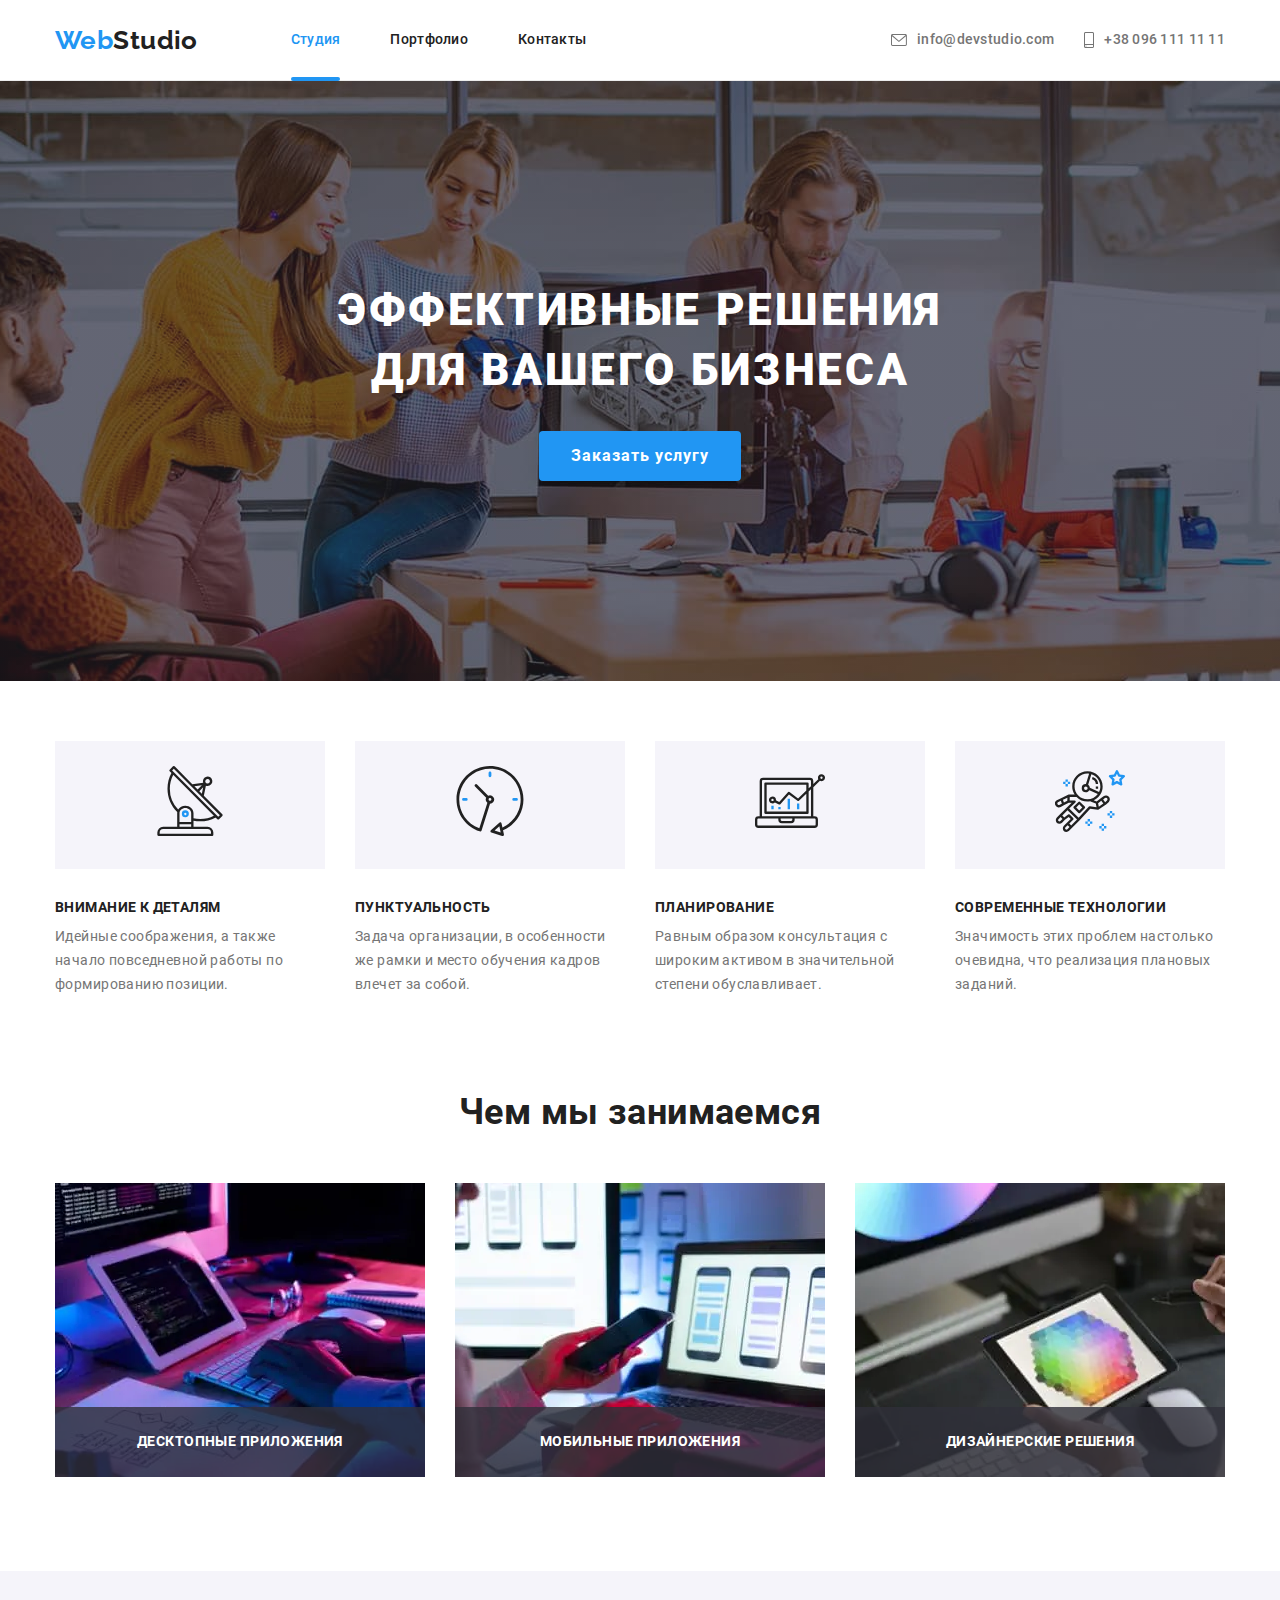
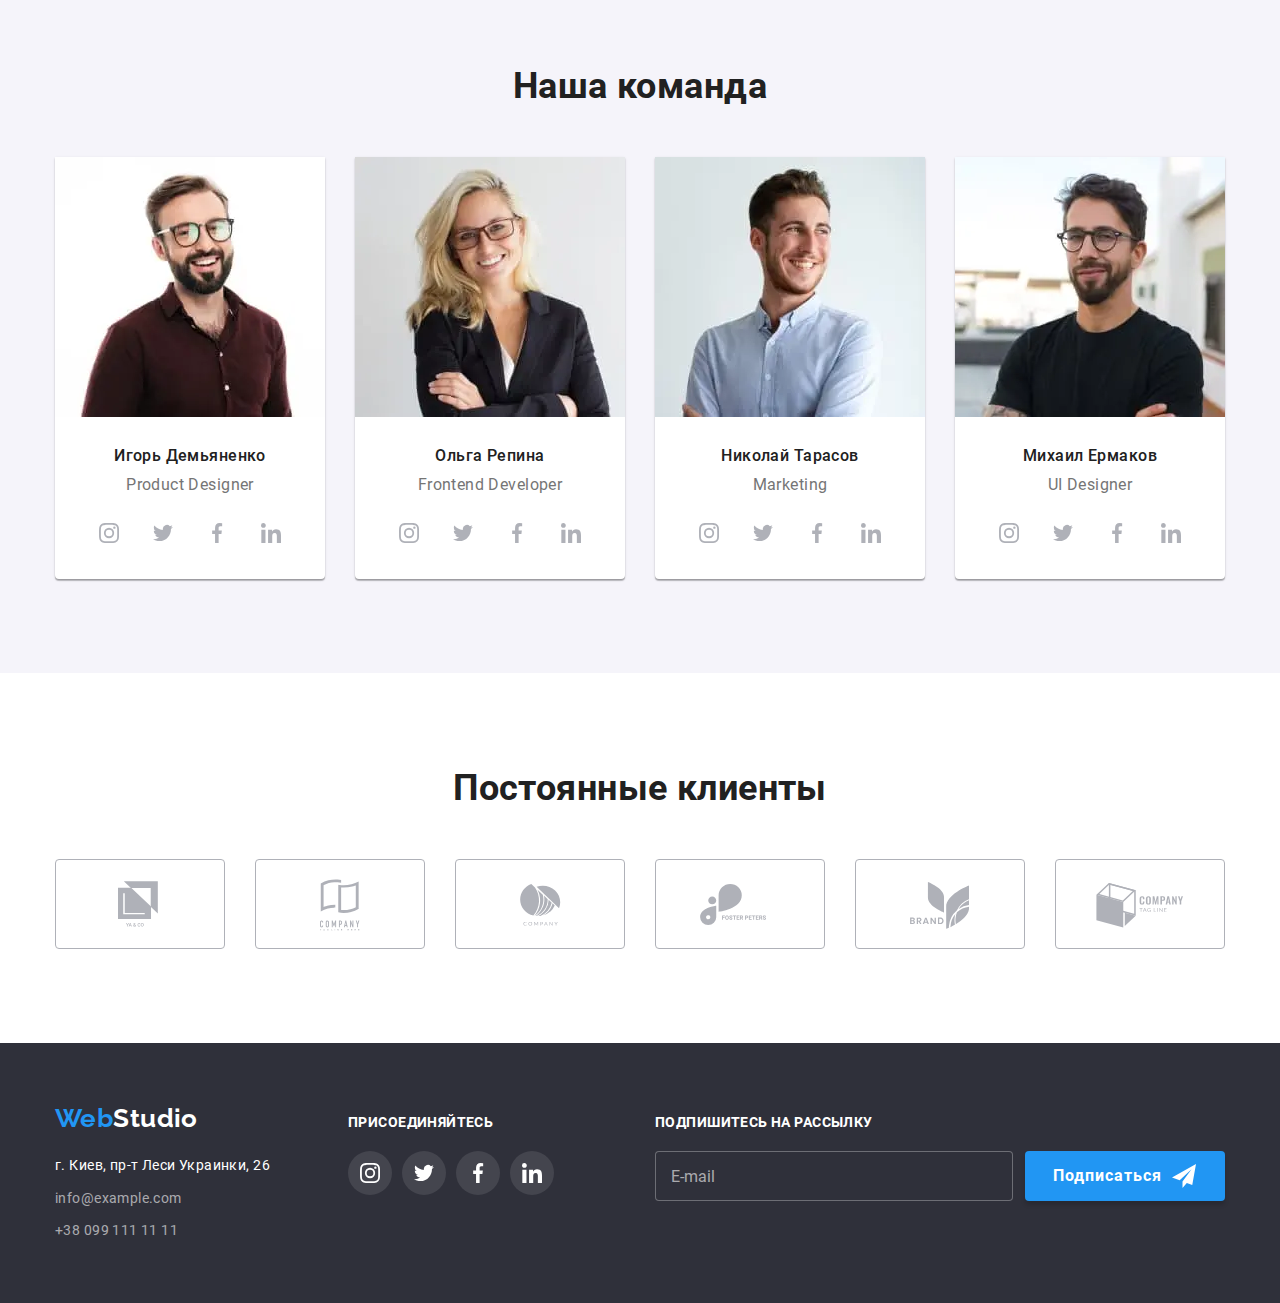
==== commit e8395fff: "fix svg clients icon size" ====
--- a/index.html
+++ b/index.html
@@ -22,6 +22,7 @@
         <!-- Лого в хедере -->
         <a href="./index.html" class="logo header__logo"><span class="logo__text">Web</span>Studio</a>
 
+        <!-- Мобильное меню-бургер -->
         <button type="button" class="mobile-button" aria-expanded="false" aria-controls="menu-container" data-menu-button>
           <svg width="40" height="40" aria-label="Переключатель мобильного меню" class="mobile-button__icon">
             <use class="icon-cross" href="./images/sprite.svg#icon-cross"></use>
@@ -245,11 +246,10 @@
                 <img
                   src="./images/mobile/team-1-480@1x.jpg"
                   loading="lazy"
-                  class="team__img"
                   alt="Мужчина в очках и с бородой"
                   title="Игорь Демьяненко"
-                  width="270"
-                  height="260"
+                  width="450"
+                  height="460"
                 />
               </picture>
 
@@ -316,11 +316,10 @@
                 <img
                   src="./images/mobile/team-2-480@1x.jpg"
                   loading="lazy"
-                  class="team__img"
                   alt="Женщина-блондинка в очках и костюме"
                   title="Ольга Репина"
-                  width="270"
-                  height="260"
+                  width="450"
+                  height="460"
                 />
               </picture>
               <div class="team__content">
@@ -386,11 +385,10 @@
                 <img
                   src="./images/mobile/team-3-480@1x.jpg"
                   loading="lazy"
-                  class="team__img"
                   alt="Мужчина в светлой рубашке"
                   title="Николай Тарасов"
-                  width="270"
-                  height="260"
+                  width="450"
+                  height="460"
                 />
               </picture>
               <div class="team__content">
@@ -456,11 +454,10 @@
                 <img
                   src="./images/mobile/team-4-480@1x.jpg"
                   loading="lazy"
-                  class="team__img"
                   alt="Мужчина в очках, с бородой, в темной футболке"
                   title="Михаил Ермаков"
-                  width="270"
-                  height="260"
+                  width="450"
+                  height="460"
                 />
               </picture>
               <div class="team__content">
@@ -516,35 +513,35 @@
             </li>
             <li class="clients__item">
               <a href="#" class="clients__link" aria-label="Company site-2">
-                <svg class="clients__icon" width="44" height="49">
+                <svg class="clients__icon" width="40" height="52">
                   <use href="./images/sprite.svg#icon-logo-2"></use>
                 </svg>
               </a>
             </li>
             <li class="clients__item">
               <a href="#" class="clients__link" aria-label="Company site-3">
-                <svg class="clients__icon" width="44" height="49">
+                <svg class="clients__icon" width="41" height="42">
                   <use href="./images/sprite.svg#icon-logo-3"></use>
                 </svg>
               </a>
             </li>
             <li class="clients__item">
               <a href="#" class="clients__link" aria-label="Company site-4">
-                <svg class="clients__icon" width="44" height="49">
+                <svg class="clients__icon" width="79" height="42">
                   <use href="./images/sprite.svg#icon-logo-4"></use>
                 </svg>
               </a>
             </li>
             <li class="clients__item">
               <a href="#" class="clients__link" aria-label="Company site-5">
-                <svg class="clients__icon" width="44" height="49">
+                <svg class="clients__icon" width="59" height="47">
                   <use href="./images/sprite.svg#icon-logo-5"></use>
                 </svg>
               </a>
             </li>
             <li class="clients__item">
               <a href="#" class="clients__link" aria-label="Company site-6">
-                <svg class="clients__icon" width="44" height="49">
+                <svg class="clients__icon" width="88" height="45">
                   <use href="./images/sprite.svg#icon-logo-6"></use>
                 </svg>
               </a>
@@ -651,7 +648,7 @@
           <label class="callback__group">
             <span class="callback__label">Имя</span>
             <span class="callback__area">
-              <input class="callback__input" type="text" name="name" pattern="^[A-Za-zА-Яа-яЁё\s]+$" required />
+              <input class="callback__input" type="text" name="name" pattern="^[A-Za-zА-Яа-яЁё\s]+$" required autofocus/>
               <svg class="callback__icon" width="18" height="18">
                 <use href="./images/sprite.svg#icon-form-name"></use>
               </svg>
--- a/css/main.min.css
+++ b/css/main.min.css
@@ -1,2 +1,2 @@
-.features__list,.photos__list,.team__list,.social,.clients__list,.menu,.contacts,.adress__list,.networks__list{padding:0;margin:0;list-style:none}@font-face{font-family:"Raleway";src:local("Raleway"),url("../fonts/Raleway-Bold.ttf") format("truetype");font-weight:700;font-style:normal;font-display:fallback}@font-face{font-family:"Roboto";src:local("Roboto"),url("../fonts/Roboto-Regular.ttf") format("truetype");font-weight:400;font-style:normal;font-display:fallback}@font-face{font-family:"Roboto";src:local("Roboto"),url("../fonts/Roboto-Medium.ttf") format("truetype");font-weight:500;font-style:normal;font-display:fallback}@font-face{font-family:"Roboto";src:local("Roboto"),url("../fonts/Roboto-Bold.ttf") format("truetype");font-weight:700;font-style:normal;font-display:fallback}@font-face{font-family:"Roboto";src:local("Roboto"),url("../fonts/Roboto-Black.ttf") format("truetype");font-weight:900;font-style:normal;font-display:fallback}/*! modern-normalize v0.7.0 | MIT License | https://github.com/sindresorhus/modern-normalize */*,::after,::before{-webkit-box-sizing:border-box;box-sizing:border-box}:root{-moz-tab-size:4;-o-tab-size:4;tab-size:4}html{line-height:1.15;-webkit-text-size-adjust:100%}body{margin:0}body{font-family:system-ui,-apple-system,'Segoe UI',Roboto,Helvetica,Arial,sans-serif,'Apple Color Emoji','Segoe UI Emoji'}hr{height:0}abbr[title]{-webkit-text-decoration:underline dotted;text-decoration:underline dotted}b,strong{font-weight:bolder}code,kbd,pre,samp{font-family:ui-monospace,SFMono-Regular,Consolas,'Liberation Mono',Menlo,monospace;font-size:1em}small{font-size:80%}sub,sup{font-size:75%;line-height:0;position:relative;vertical-align:baseline}sub{bottom:-.25em}sup{top:-.5em}button,input,optgroup,select,textarea{font-family:inherit;font-size:100%;line-height:1.15;margin:0}button,select{text-transform:none}[type=button],[type=reset],[type=submit],button{-webkit-appearance:button}[type=button]::-moz-focus-inner,[type=reset]::-moz-focus-inner,[type=submit]::-moz-focus-inner,button::-moz-focus-inner{border-style:none;padding:0}[type=button]:-moz-focusring,[type=reset]:-moz-focusring,[type=submit]:-moz-focusring,button:-moz-focusring{outline:1px dotted ButtonText}legend{padding:0}progress{vertical-align:baseline}[type=number]::-webkit-inner-spin-button,[type=number]::-webkit-outer-spin-button{height:auto}[type=search]{-webkit-appearance:textfield;outline-offset:-2px}[type=search]::-webkit-search-decoration{-webkit-appearance:none}::-webkit-file-upload-button{-webkit-appearance:button;font:inherit}summary{display:list-item}body{background-color:#fff;color:#757575;font-family:Roboto,sans-serif;letter-spacing:0.03em;font-size:14px;line-height:1.71}@media screen and (max-width: 767px){body{padding-top:60px}}img{display:block;max-width:100%;height:auto}.visually-hidden{position:absolute;width:1px;height:1px;margin:-1px;border:0;padding:0;clip:rect(0 0 0 0);overflow:hidden}.header{border-bottom:1px solid #ececec}@media screen and (max-width: 767px){.header{position:fixed;top:0;width:100%;background-color:#fff;z-index:1}}@media screen and (max-width: 767px){.main-nav{display:-webkit-box;display:-ms-flexbox;display:flex;-webkit-box-pack:justify;-ms-flex-pack:justify;justify-content:space-between;-webkit-box-align:center;-ms-flex-align:center;align-items:center;height:60px}}@media screen and (min-width: 768px){.main-nav{display:-webkit-box;display:-ms-flexbox;display:flex;-webkit-box-pack:justify;-ms-flex-pack:justify;justify-content:space-between;-webkit-box-align:center;-ms-flex-align:center;align-items:center}}.hero{max-width:1600px;min-height:400px;margin-left:auto;margin-right:auto;background-color:#2f303a;background-image:-webkit-gradient(linear, left top, right top, from(rgba(47,48,58,0.4)), to(rgba(47,48,58,0.4))),url(../images/mobile/hero-480@1x.jpg);background-image:linear-gradient(to right, rgba(47,48,58,0.4), rgba(47,48,58,0.4)),url(../images/mobile/hero-480@1x.jpg);background-repeat:no-repeat;background-size:cover;background-position:center}@media screen and (min-device-pixel-ratio: 2), screen and (-webkit-min-device-pixel-ratio: 2), screen and (min-resolution: 192dpi), screen and (min-resolution: 2dppx){.hero{background-image:-webkit-gradient(linear, left top, right top, from(rgba(47,48,58,0.4)), to(rgba(47,48,58,0.4))),url(../images/mobile/hero-480@2x.jpg);background-image:linear-gradient(to right, rgba(47,48,58,0.4), rgba(47,48,58,0.4)),url(../images/mobile/hero-480@2x.jpg)}}@media screen and (min-width: 768px) and (max-width: 1199px){.hero{background-image:-webkit-gradient(linear, left top, right top, from(rgba(47,48,58,0.4)), to(rgba(47,48,58,0.4))),url(../images/tablet/hero-768@1x.jpg);background-image:linear-gradient(to right, rgba(47,48,58,0.4), rgba(47,48,58,0.4)),url(../images/tablet/hero-768@1x.jpg)}}@media screen and (min-width: 768px) and (max-width: 1199px) and (min-device-pixel-ratio: 2), screen and (min-width: 768px) and (max-width: 1199px) and (-webkit-min-device-pixel-ratio: 2), screen and (min-width: 768px) and (max-width: 1199px) and (min-resolution: 192dpi), screen and (min-width: 768px) and (max-width: 1199px) and (min-resolution: 2dppx){.hero{background-image:-webkit-gradient(linear, left top, right top, from(rgba(47,48,58,0.4)), to(rgba(47,48,58,0.4))),url(../images/tablet/hero-768@2x.jpg);background-image:linear-gradient(to right, rgba(47,48,58,0.4), rgba(47,48,58,0.4)),url(../images/tablet/hero-768@2x.jpg)}}@media screen and (min-width: 1200px){.hero{min-height:600px;background-image:-webkit-gradient(linear, left top, right top, from(rgba(47,48,58,0.4)), to(rgba(47,48,58,0.4))),url(../images/desktop/hero-1200@1x.jpg);background-image:linear-gradient(to right, rgba(47,48,58,0.4), rgba(47,48,58,0.4)),url(../images/desktop/hero-1200@1x.jpg)}}@media screen and (min-width: 1200px) and (min-device-pixel-ratio: 2), screen and (min-width: 1200px) and (-webkit-min-device-pixel-ratio: 2), screen and (min-width: 1200px) and (min-resolution: 192dpi), screen and (min-width: 1200px) and (min-resolution: 2dppx){.hero{background-image:-webkit-gradient(linear, left top, right top, from(rgba(47,48,58,0.4)), to(rgba(47,48,58,0.4))),url(../images/desktop/hero-1200@2x.jpg);background-image:linear-gradient(to right, rgba(47,48,58,0.4), rgba(47,48,58,0.4)),url(../images/desktop/hero-1200@2x.jpg)}}.hero__content{max-width:360px;padding:118px 0;margin-right:auto;margin-left:auto;text-align:center}@media screen and (min-width: 1200px){.hero__content{max-width:696px;padding:200px 0}}.hero__title{margin-top:0;margin-bottom:30px;color:#fff;font-weight:900;font-size:26px;line-height:1.62;letter-spacing:0.06em;text-transform:uppercase}@media screen and (min-width: 1200px){.hero__title{font-weight:900;font-size:44px;line-height:1.36}}.hero__btn{padding:10px 32px}.features{padding-top:60px}@media screen and (max-width: 1199px){.features{padding-bottom:60px}}@media screen and (min-width: 768px){.features__list{display:-webkit-box;display:-ms-flexbox;display:flex;-ms-flex-wrap:wrap;flex-wrap:wrap}}@media screen and (min-width: 1200px){.features__list{display:-webkit-box;display:-ms-flexbox;display:flex}}@media screen and (max-width: 767px){.features__item:not(:last-child){margin-bottom:30px}}@media screen and (min-width: 768px) and (max-width: 1199px){.features__item{width:calc((100% - 1 * 30px) / 2)}.features__item:not(:nth-last-child(-n+2)){margin-bottom:30px}.features__item:not(:nth-child(2n)){margin-right:30px}}@media screen and (min-width: 1200px){.features__item{width:calc((100% - 90px) / 4)}.features__item:not(:last-child){margin-right:30px}}.features__img{margin-bottom:30px;padding:25px;background-color:#f5f4fa;text-align:center}.features__icon{width:70px;height:70px}.features__title{margin-top:0;margin-bottom:10px;color:#212121;font-weight:700;font-size:14px;line-height:1.17;text-align:center;text-transform:uppercase}@media (min-width: 768px){.features__title{text-align:left}}.features__text{margin-top:0;margin-bottom:0}@media screen and (max-width: 1199px){.photos{display:none}}.photos__list{display:-webkit-box;display:-ms-flexbox;display:flex}.photos__item{width:calc((100% - 60px) / 3);background-color:#757575}.photos__item:not(:last-child){margin-right:30px}.photos__thumb{position:relative}.photos__text{position:absolute;bottom:0;left:50%;-webkit-transform:translate(-50%, 0);transform:translate(-50%, 0);width:370px;height:70px;margin:0;padding-top:27px;padding-bottom:27px;background-color:rgba(47,48,58,0.8);color:#fff;font-weight:700;font-size:14px;line-height:1.14;text-align:center;text-transform:uppercase}.team{background-color:#f5f4fa}@media screen and (min-width: 768px) and (max-width: 1199px){.team__list{display:-webkit-box;display:-ms-flexbox;display:flex;-ms-flex-wrap:wrap;flex-wrap:wrap}}@media screen and (min-width: 1200px){.team__list{display:-webkit-box;display:-ms-flexbox;display:flex}}.team__item{border-bottom-right-radius:4px;border-bottom-left-radius:4px;background-color:#fff;-webkit-box-shadow:0px 1px 3px rgba(0,0,0,0.12),0px 1px 1px rgba(0,0,0,0.14),0px 2px 1px rgba(0,0,0,0.2);box-shadow:0px 1px 3px rgba(0,0,0,0.12),0px 1px 1px rgba(0,0,0,0.14),0px 2px 1px rgba(0,0,0,0.2)}@media screen and (max-width: 767px){.team__item:not(:last-child){margin-bottom:30px}}@media screen and (min-width: 768px) and (max-width: 1199px){.team__item{width:calc((100% - 1 * 30px) / 2)}.team__item:not(:nth-last-child(-n+2)){margin-bottom:30px}.team__item:not(:nth-child(2n)){margin-right:30px}}@media screen and (min-width: 1200px){.team__item:not(:last-child){margin-right:30px}}@media screen and (max-width: 1199px){.team__img{width:100%}}.team__content{padding-top:30px;padding-bottom:24px;text-align:center}.team__name{margin-top:0;margin-bottom:10px;color:#212121;font-weight:500;font-size:16px;line-height:1.18}.team__text{margin-top:0;margin-bottom:16px;font-size:16px;line-height:1.18}.social{display:-webkit-box;display:-ms-flexbox;display:flex;-webkit-box-pack:center;-ms-flex-pack:center;justify-content:center}.social__item:not(:last-child){margin-right:10px}.social__link:hover .social__icon,.social__link:focus .social__icon{fill:#fff}.clients__list{display:-webkit-box;display:-ms-flexbox;display:flex}@media screen and (max-width: 1199px){.clients__list{-ms-flex-wrap:wrap;flex-wrap:wrap}}@media screen and (min-width: 1200px){.clients__list{-webkit-box-pack:center;-ms-flex-pack:center;justify-content:center;-ms-flex-wrap:nowrap;flex-wrap:nowrap}}.clients__item{height:90px;border:1px solid #afb1b8;border-radius:4px;-webkit-transition:border-color 250ms cubic-bezier(0.4, 0, 0.2, 1);transition:border-color 250ms cubic-bezier(0.4, 0, 0.2, 1)}.clients__item:hover,.clients__item:focus{border-color:#2196f3}@media screen and (max-width: 767px){.clients__item{width:calc((100% - 1 * 30px) / 2)}.clients__item:not(:nth-last-child(-n+2)){margin-bottom:30px}.clients__item:not(:nth-child(2n)){margin-right:30px}}@media screen and (min-width: 768px) and (max-width: 1199px){.clients__item{width:calc((100% - 2 * 30px) / 3)}.clients__item:not(:nth-last-child(-n+3)){margin-bottom:30px}.clients__item:not(:nth-child(3n)){margin-right:30px}}@media screen and (min-width: 1200px){.clients__item{width:calc((100% - 5 * 30px) / 6)}.clients__item:not(:last-child){margin-right:30px}}.clients__link{display:-webkit-box;display:-ms-flexbox;display:flex;-webkit-box-pack:center;-ms-flex-pack:center;justify-content:center;-webkit-box-align:center;-ms-flex-align:center;align-items:center;width:auto;height:90px}.clients__icon{width:44px;height:49px;fill:#afb1b8;-webkit-transition:fill 250ms cubic-bezier(0.4, 0, 0.2, 1);transition:fill 250ms cubic-bezier(0.4, 0, 0.2, 1)}.clients__link:hover .clients__icon,.clients__link:focus .clients__icon{fill:#2196f3}.footer{padding:60px 0;background-color:#2f303a;color:#fff}@media screen and (min-width: 768px) and (max-width: 1199px){.footer-blocks{display:-webkit-box;display:-ms-flexbox;display:flex;-ms-flex-wrap:wrap;flex-wrap:wrap;-ms-flex-pack:distribute;justify-content:space-around}}@media screen and (max-width: 1199px){.footer-blocks{text-align:center}}@media screen and (min-width: 1200px){.footer-blocks{display:-webkit-box;display:-ms-flexbox;display:flex;-webkit-box-pack:justify;-ms-flex-pack:justify;justify-content:space-between;-webkit-box-align:baseline;-ms-flex-align:baseline;align-items:baseline}}.container{width:100%;margin-left:auto;margin-right:auto;padding:0 15px}@media (min-width: 480px){.container{width:480px}}@media (min-width: 768px){.container{width:768px}}@media (min-width: 1200px){.container{width:1200px}}@media screen and (max-width: 1199px){.section{padding-top:60px;padding-bottom:60px}}@media screen and (min-width: 1200px){.section{padding-top:94px;padding-bottom:94px}}.title{margin-top:0;margin-bottom:30px;color:#212121;font-weight:700;font-size:28px;line-height:1.17;text-align:center}@media (min-width: 1200px){.title{margin-bottom:50px}}@media (min-width: 1200px){.title{font-weight:700;font-size:36px;line-height:1.17}}.btn{min-width:200px;height:50px;border:0px solid transparent;border-radius:4px;background-color:#2196f3;-webkit-box-shadow:0px 4px 4px rgba(0,0,0,0.15);box-shadow:0px 4px 4px rgba(0,0,0,0.15);color:#fff;font-weight:700;font-size:16px;line-height:1.87;letter-spacing:0.06em;-webkit-transform:scale(1);transform:scale(1);-webkit-transition:-webkit-transform 250ms cubic-bezier(0.4, 0, 0.2, 1);transition:-webkit-transform 250ms cubic-bezier(0.4, 0, 0.2, 1);transition:transform 250ms cubic-bezier(0.4, 0, 0.2, 1);transition:transform 250ms cubic-bezier(0.4, 0, 0.2, 1), -webkit-transform 250ms cubic-bezier(0.4, 0, 0.2, 1);cursor:pointer}.btn:hover:enabled,.btn:focus:enabled{-webkit-transform:scale(0.93);transform:scale(0.93)}.btn:disabled{background-color:gray}.logo{font-family:Raleway,sans-serif;font-weight:700;font-size:24px;line-height:1.16;text-decoration:none}.logo__text{color:#2196f3}@media screen and (min-width: 1200px){.logo{font-weight:700;font-size:26px;line-height:1.19}}.header__logo{color:#212121}.mobile-button{display:-webkit-inline-box;display:-ms-inline-flexbox;display:inline-flex;margin:0;padding:0;border:0;background-color:transparent}.mobile-button .icon-cross{display:none}.mobile-button.is-open .icon-cross{display:block}.mobile-button.is-open .icon-menu{display:none}.mobile-button:hover .mobile-button__icon,.mobile-button:focus .mobile-button__icon,.mobile-button:active .mobile-button__icon{fill:#2196f3}@media screen and (min-width: 768px){.mobile-button{display:none}}.menu-container.is-open{display:block}@media screen and (max-width: 767px){.menu-container{display:none;position:absolute;top:100%;left:0;width:100%;padding:60px 0;background-color:#fff;-webkit-box-shadow:0px 4px 8px rgba(0,0,0,0.04),0px 2px 4px rgba(0,0,0,0.08),0px 1px 3px rgba(0,0,0,0.16);box-shadow:0px 4px 8px rgba(0,0,0,0.04),0px 2px 4px rgba(0,0,0,0.08),0px 1px 3px rgba(0,0,0,0.16);text-align:center;z-index:1}}@media screen and (min-width: 768px){.menu-container{display:-webkit-box;display:-ms-flexbox;display:flex;-webkit-box-align:center;-ms-flex-align:center;align-items:center;-webkit-box-flex:1;-ms-flex-positive:1;flex-grow:1}}@media screen and (max-width: 767px){.menu{margin-bottom:60px}}@media screen and (min-width: 768px) and (max-width: 1199px){.menu{display:-webkit-box;display:-ms-flexbox;display:flex;margin-left:88px}}@media screen and (min-width: 1200px){.menu{display:-webkit-box;display:-ms-flexbox;display:flex;margin-left:93px}}@media screen and (max-width: 767px){.menu__item:not(:last-child){margin-bottom:40px}}@media screen and (min-width: 768px){.menu__item:not(:last-child){margin-right:50px}}.menu__link{position:relative;color:#212121;font-weight:500;font-size:14px;line-height:1.14;letter-spacing:0.02em;text-decoration:none;-webkit-transition:color 250ms cubic-bezier(0.4, 0, 0.2, 1);transition:color 250ms cubic-bezier(0.4, 0, 0.2, 1)}.menu__link:hover,.menu__link:focus{color:#2196f3}.menu__link--current{color:#2196f3}.menu__link--current::after{content:"";position:absolute;bottom:-1px;left:0;display:block;width:100%;height:4px;border-radius:2px;background-color:#2196f3}@media screen and (max-width: 767px){.menu__link{padding-top:8px;padding-bottom:8px;font-weight:500;font-size:18px;line-height:1.16}}@media screen and (min-width: 768px){.menu__link{display:block;padding-top:32px;padding-bottom:32px}}@media screen and (min-width: 768px) and (max-width: 1199px){.contacts{margin-left:auto}}@media screen and (min-width: 1200px){.contacts{display:-webkit-box;display:-ms-flexbox;display:flex;-webkit-box-align:center;-ms-flex-align:center;align-items:center;margin-left:auto}}@media screen and (max-width: 767px){.contacts__item:not(:last-child){margin-bottom:16px}}@media screen and (min-width: 768px) and (max-width: 1199px){.contacts__item:not(:last-child){margin-bottom:10px}}@media screen and (min-width: 1200px){.contacts__item:not(:last-child){margin-right:30px}}.contacts__link{color:#757575;font-weight:500;font-size:18px;line-height:1.16;letter-spacing:0.02em;text-decoration:none;-webkit-transition:color 250ms cubic-bezier(0.4, 0, 0.2, 1);transition:color 250ms cubic-bezier(0.4, 0, 0.2, 1)}.contacts__link:hover,.contacts__link:focus{color:#2196f3}@media screen and (min-width: 767px){.contacts__link{font-weight:500;font-size:14px;line-height:1.14}}.contacts__icon{display:-webkit-box;display:-ms-flexbox;display:flex;-webkit-box-align:center;-ms-flex-align:center;align-items:center}@media screen and (max-width: 767px){.contacts__icon{-webkit-box-pack:center;-ms-flex-pack:center;justify-content:center}}.contacts__mail{width:16px;height:12px;margin-right:10px;fill:currentColor}.contacts__phone{margin-right:10px;width:10px;height:16px;fill:currentColor}.media-link{display:-webkit-box;display:-ms-flexbox;display:flex;-webkit-box-pack:center;-ms-flex-pack:center;justify-content:center;-webkit-box-align:center;-ms-flex-align:center;align-items:center;width:44px;height:44px;border-radius:50%;-webkit-transition:background-color 250ms cubic-bezier(0.4, 0, 0.2, 1);transition:background-color 250ms cubic-bezier(0.4, 0, 0.2, 1)}.media-link:hover,.media-link:focus{background-color:#2196f3}.media-icon{width:20px;height:20px;fill:#afb1b8;-webkit-transition:fill 250ms cubic-bezier(0.4, 0, 0.2, 1);transition:fill 250ms cubic-bezier(0.4, 0, 0.2, 1)}@media screen and (max-width: 1199px){.address-block{margin-bottom:60px;text-align:center}}@media screen and (min-width: 1200px){.address-block{margin-right:70px}}.footer__logo{display:inline-block;margin-bottom:20px;color:#fff}.adress{font-style:normal}@media screen and (min-width: 1200px){.adress{display:-webkit-box;display:-ms-flexbox;display:flex;-webkit-box-orient:vertical;-webkit-box-direction:normal;-ms-flex-direction:column;flex-direction:column}}.adress__map{margin-top:0}@media screen and (min-width: 1200px){.adress__map{margin-bottom:9px}}.adress__item:not(:last-child){margin-bottom:8px}.adress__link{color:rgba(255,255,255,0.6);text-decoration:none;-webkit-transition:color 250ms cubic-bezier(0.4, 0, 0.2, 1);transition:color 250ms cubic-bezier(0.4, 0, 0.2, 1)}.adress__link:hover,.adress__link:focus{color:#2196f3}@media screen and (max-width: 1199px){.networks{margin-bottom:60px}}@media screen and (min-width: 1200px){.networks{margin-right:93px}}.networks__title{display:inline-block;margin-bottom:20px;line-height:1.14;text-transform:uppercase}.networks__list{display:-webkit-box;display:-ms-flexbox;display:flex}@media screen and (max-width: 767px){.networks__list{-webkit-box-pack:center;-ms-flex-pack:center;justify-content:center}}.networks__item:not(:last-child){margin-right:10px}.networks__link{background-color:rgba(255,255,255,0.1)}.networks__icon{fill:#fff}.networks__link:hover .networks__icon,.networks__link:focus .networks__icon{fill:#f5f4fa}@media screen and (min-width: 768px){.subscribe__field{display:-webkit-box;display:-ms-flexbox;display:flex;-webkit-box-align:center;-ms-flex-align:center;align-items:center}}@media screen and (min-width: 768px) and (max-width: 1199px){.subscribe__field{-webkit-box-orient:vertical;-webkit-box-direction:normal;-ms-flex-direction:column;flex-direction:column}}.subscribe__input{padding:15px;border:1px solid rgba(255,255,255,0.3);border-radius:4px;background-color:#2f303a;font-size:16px;line-height:1.25;color:rgba(255,255,255,0.6);-webkit-transition:all 250ms cubic-bezier(0.4, 0, 0.2, 1);transition:all 250ms cubic-bezier(0.4, 0, 0.2, 1)}.subscribe__input::-webkit-input-placeholder{font-size:16px;line-height:1.25;color:rgba(255,255,255,0.6)}.subscribe__input:-ms-input-placeholder{font-size:16px;line-height:1.25;color:rgba(255,255,255,0.6)}.subscribe__input::-ms-input-placeholder{font-size:16px;line-height:1.25;color:rgba(255,255,255,0.6)}.subscribe__input::placeholder{font-size:16px;line-height:1.25;color:rgba(255,255,255,0.6)}.subscribe__input:focus{outline:transparent;border:1px solid currentColor}.subscribe__input:not(:placeholder-shown):focus:valid{color:green;border-color:green}.subscribe__input:not(:placeholder-shown):focus:invalid{color:tomato;border-color:tomato}@media screen and (max-width: 767px){.subscribe__input{width:100%;margin-bottom:20px}}@media screen and (min-width: 768px) and (max-width: 1199px){.subscribe__input{width:450px;margin-bottom:20px}}@media screen and (min-width: 1200px){.subscribe__input{width:358px;height:50px;margin-right:12px}}.subscribe__btn{display:-webkit-box;display:-ms-flexbox;display:flex;-webkit-box-align:center;-ms-flex-align:center;align-items:center;padding:10px 28px}@media screen and (max-width: 767px){.subscribe__btn{margin-left:auto;margin-right:auto}}.subscribe__icon{width:24px;height:24px;margin-left:10px}.backdrop{position:fixed;top:0;left:0;width:100%;height:100%;background-color:rgba(0,0,0,0.2);-webkit-transition:opacity 250ms cubic-bezier(0.4, 0, 0.2, 1);transition:opacity 250ms cubic-bezier(0.4, 0, 0.2, 1);opacity:1}.backdrop.is-hidden{opacity:0;pointer-events:none}@media screen and (max-width: 767px){.backdrop{padding:93px 15px}}@media screen and (max-width: 1199px){.backdrop{overflow-y:scroll}}.modal{position:relative;border-radius:4px;background-color:#fff;-webkit-box-shadow:0px 1px 3px rgba(0,0,0,0.12),0px 1px 1px rgba(0,0,0,0.14),0px 2px 1px rgba(0,0,0,0.2);box-shadow:0px 1px 3px rgba(0,0,0,0.12),0px 1px 1px rgba(0,0,0,0.14),0px 2px 1px rgba(0,0,0,0.2);-webkit-transition:all 250ms cubic-bezier(0.4, 0, 0.2, 1);transition:all 250ms cubic-bezier(0.4, 0, 0.2, 1)}.backdrop.is-hidden .modal{-webkit-transform:translate(-50%, -50%) scale(0.5);transform:translate(-50%, -50%) scale(0.5)}@media screen and (max-width: 767px){.backdrop.is-hidden .modal{-webkit-transform:scale(0.5);transform:scale(0.5)}}@media screen and (min-width: 768px){.modal{position:absolute;top:50%;left:50%;width:450px;height:auto;-webkit-transform:translate(-50%, -25%) scale(1);transform:translate(-50%, -25%) scale(1)}}@media screen and (min-width: 1200px){.modal{top:50%;width:528px;-webkit-transform:translate(-50%, -50%) scale(1);transform:translate(-50%, -50%) scale(1)}}.modal__close-btn{position:absolute;top:8px;right:8px;display:-webkit-box;display:-ms-flexbox;display:flex;-webkit-box-pack:center;-ms-flex-pack:center;justify-content:center;-webkit-box-align:center;-ms-flex-align:center;align-items:center;width:30px;height:30px;padding:6px;border-radius:50%;border:1px solid rgba(0,0,0,0.1);background-color:#fff;cursor:pointer}.modal__close-icon{width:18px;height:18px;fill:#000000;-webkit-transition:fill 250ms cubic-bezier(0.4, 0, 0.2, 1);transition:fill 250ms cubic-bezier(0.4, 0, 0.2, 1)}.modal__close-btn:hover .modal__close-icon,.modal__close-btn:focus .modal__close-icon{fill:#2196f3}.callback-form{width:100%;padding:40px}.callback__title{display:block;margin-bottom:12px;color:#212121;font-weight:700;font-size:20px;line-height:1.15;text-align:center}.callback__group{display:-webkit-box;display:-ms-flexbox;display:flex;-webkit-box-orient:vertical;-webkit-box-direction:normal;-ms-flex-direction:column;flex-direction:column;margin-bottom:10px}@media screen and (max-width: 767px){.callback__group:focus-within{color:#2196f3}}.callback__label{margin-bottom:4px;font-size:12px;line-height:1.16;letter-spacing:0.01em}.callback__area{position:relative}.callback__input{width:100%;padding:11px 11px 11px 42px;border:1px solid rgba(33,33,33,0.2);border-radius:4px;-webkit-transition:all 250ms cubic-bezier(0.4, 0, 0.2, 1);transition:all 250ms cubic-bezier(0.4, 0, 0.2, 1);cursor:pointer}.callback__input:focus{outline:transparent;border:1px solid #2196f3}.callback__input:not(:placeholder-shown):focus:valid{color:#2196f3;border-color:#2196f3}.callback__input:not(:placeholder-shown):focus:invalid{color:tomato;border-color:tomato}.callback__icon{position:absolute;top:50%;left:12px;width:18px;height:18px;-webkit-transform:translateY(-50%);transform:translateY(-50%);-webkit-transition:fill 250ms cubic-bezier(0.4, 0, 0.2, 1);transition:fill 250ms cubic-bezier(0.4, 0, 0.2, 1)}.callback__area:focus-within .callback__icon{fill:#2196f3}.callback__commit{display:-webkit-box;display:-ms-flexbox;display:flex;-webkit-box-orient:vertical;-webkit-box-direction:normal;-ms-flex-direction:column;flex-direction:column;margin-bottom:20px}@media screen and (max-width: 767px){.callback__commit:focus-within{color:#2196f3}}.callback__textarea{width:100%;padding:12px 16px;border:1px solid rgba(33,33,33,0.2);border-radius:4px;-webkit-transition:all 250ms cubic-bezier(0.4, 0, 0.2, 1);transition:all 250ms cubic-bezier(0.4, 0, 0.2, 1);resize:none;cursor:pointer}.callback__textarea::-webkit-input-placeholder{font-size:12px;line-height:1.16;letter-spacing:0.01em;color:rgba(117,117,117,0.5)}.callback__textarea:-ms-input-placeholder{font-size:12px;line-height:1.16;letter-spacing:0.01em;color:rgba(117,117,117,0.5)}.callback__textarea::-ms-input-placeholder{font-size:12px;line-height:1.16;letter-spacing:0.01em;color:rgba(117,117,117,0.5)}.callback__textarea::placeholder{font-size:12px;line-height:1.16;letter-spacing:0.01em;color:rgba(117,117,117,0.5)}.callback__textarea:focus{outline:transparent;border:1px solid #2196f3}.policy-block{display:-webkit-box;display:-ms-flexbox;display:flex;-webkit-box-align:baseline;-ms-flex-align:baseline;align-items:baseline;-webkit-box-pack:center;-ms-flex-pack:center;justify-content:center;margin-bottom:30px;cursor:pointer}.policy__icon::before{display:inline-block;content:"";width:16px;height:15px;margin-right:7px;border:2px solid #212121;border-radius:2px;vertical-align:middle;-webkit-transition:all 250ms cubic-bezier(0.4, 0, 0.2, 1);transition:all 250ms cubic-bezier(0.4, 0, 0.2, 1)}.checkbox:checked+.policy__icon::before{vertical-align:middle;border-color:#2196f3;background-color:#2196f3;background-image:url("../images/form-check.svg");background-size:contain;background-origin:border-box}@media screen and (max-width: 1199px){.policy__text{font-weight:400;font-size:12px;line-height:1.16}}.policy__link{color:#2196f3}.btn-block{text-align:center}.callback__btn{padding:10px 55px}
+.features__list,.photos__list,.team__list,.social,.clients__list,.menu,.contacts,.adress__list,.networks__list{padding:0;margin:0;list-style:none}@font-face{font-family:"Raleway";src:local("Raleway"),url("../fonts/Raleway-Bold.ttf") format("truetype");font-weight:700;font-style:normal;font-display:fallback}@font-face{font-family:"Roboto";src:local("Roboto"),url("../fonts/Roboto-Regular.ttf") format("truetype");font-weight:400;font-style:normal;font-display:fallback}@font-face{font-family:"Roboto";src:local("Roboto"),url("../fonts/Roboto-Medium.ttf") format("truetype");font-weight:500;font-style:normal;font-display:fallback}@font-face{font-family:"Roboto";src:local("Roboto"),url("../fonts/Roboto-Bold.ttf") format("truetype");font-weight:700;font-style:normal;font-display:fallback}@font-face{font-family:"Roboto";src:local("Roboto"),url("../fonts/Roboto-Black.ttf") format("truetype");font-weight:900;font-style:normal;font-display:fallback}/*! modern-normalize v0.7.0 | MIT License | https://github.com/sindresorhus/modern-normalize */*,::after,::before{-webkit-box-sizing:border-box;box-sizing:border-box}:root{-moz-tab-size:4;-o-tab-size:4;tab-size:4}html{line-height:1.15;-webkit-text-size-adjust:100%}body{margin:0}body{font-family:system-ui,-apple-system,'Segoe UI',Roboto,Helvetica,Arial,sans-serif,'Apple Color Emoji','Segoe UI Emoji'}hr{height:0}abbr[title]{-webkit-text-decoration:underline dotted;text-decoration:underline dotted}b,strong{font-weight:bolder}code,kbd,pre,samp{font-family:ui-monospace,SFMono-Regular,Consolas,'Liberation Mono',Menlo,monospace;font-size:1em}small{font-size:80%}sub,sup{font-size:75%;line-height:0;position:relative;vertical-align:baseline}sub{bottom:-.25em}sup{top:-.5em}button,input,optgroup,select,textarea{font-family:inherit;font-size:100%;line-height:1.15;margin:0}button,select{text-transform:none}[type=button],[type=reset],[type=submit],button{-webkit-appearance:button}[type=button]::-moz-focus-inner,[type=reset]::-moz-focus-inner,[type=submit]::-moz-focus-inner,button::-moz-focus-inner{border-style:none;padding:0}[type=button]:-moz-focusring,[type=reset]:-moz-focusring,[type=submit]:-moz-focusring,button:-moz-focusring{outline:1px dotted ButtonText}legend{padding:0}progress{vertical-align:baseline}[type=number]::-webkit-inner-spin-button,[type=number]::-webkit-outer-spin-button{height:auto}[type=search]{-webkit-appearance:textfield;outline-offset:-2px}[type=search]::-webkit-search-decoration{-webkit-appearance:none}::-webkit-file-upload-button{-webkit-appearance:button;font:inherit}summary{display:list-item}body{background-color:#fff;color:#757575;font-family:Roboto,sans-serif;letter-spacing:0.03em;font-size:14px;line-height:1.71}@media screen and (max-width: 767px){body{padding-top:60px}}img{display:block;max-width:100%;height:auto}.visually-hidden{position:absolute;width:1px;height:1px;margin:-1px;border:0;padding:0;clip:rect(0 0 0 0);overflow:hidden}.header{border-bottom:1px solid #ececec}@media screen and (max-width: 767px){.header{position:fixed;top:0;width:100%;background-color:#fff;z-index:1}}@media screen and (max-width: 767px){.main-nav{display:-webkit-box;display:-ms-flexbox;display:flex;-webkit-box-pack:justify;-ms-flex-pack:justify;justify-content:space-between;-webkit-box-align:center;-ms-flex-align:center;align-items:center;height:60px}}@media screen and (min-width: 768px){.main-nav{display:-webkit-box;display:-ms-flexbox;display:flex;-webkit-box-pack:justify;-ms-flex-pack:justify;justify-content:space-between;-webkit-box-align:center;-ms-flex-align:center;align-items:center}}.hero{max-width:1600px;min-height:400px;margin-left:auto;margin-right:auto;background-color:#2f303a;background-image:-webkit-gradient(linear, left top, right top, from(rgba(47,48,58,0.4)), to(rgba(47,48,58,0.4))),url(../images/mobile/hero-480@1x.jpg);background-image:linear-gradient(to right, rgba(47,48,58,0.4), rgba(47,48,58,0.4)),url(../images/mobile/hero-480@1x.jpg);background-repeat:no-repeat;background-size:cover;background-position:center}@media screen and (min-device-pixel-ratio: 2), screen and (-webkit-min-device-pixel-ratio: 2), screen and (min-resolution: 192dpi), screen and (min-resolution: 2dppx){.hero{background-image:-webkit-gradient(linear, left top, right top, from(rgba(47,48,58,0.4)), to(rgba(47,48,58,0.4))),url(../images/mobile/hero-480@2x.jpg);background-image:linear-gradient(to right, rgba(47,48,58,0.4), rgba(47,48,58,0.4)),url(../images/mobile/hero-480@2x.jpg)}}@media screen and (min-width: 768px) and (max-width: 1199px){.hero{background-image:-webkit-gradient(linear, left top, right top, from(rgba(47,48,58,0.4)), to(rgba(47,48,58,0.4))),url(../images/tablet/hero-768@1x.jpg);background-image:linear-gradient(to right, rgba(47,48,58,0.4), rgba(47,48,58,0.4)),url(../images/tablet/hero-768@1x.jpg)}}@media screen and (min-width: 768px) and (max-width: 1199px) and (min-device-pixel-ratio: 2), screen and (min-width: 768px) and (max-width: 1199px) and (-webkit-min-device-pixel-ratio: 2), screen and (min-width: 768px) and (max-width: 1199px) and (min-resolution: 192dpi), screen and (min-width: 768px) and (max-width: 1199px) and (min-resolution: 2dppx){.hero{background-image:-webkit-gradient(linear, left top, right top, from(rgba(47,48,58,0.4)), to(rgba(47,48,58,0.4))),url(../images/tablet/hero-768@2x.jpg);background-image:linear-gradient(to right, rgba(47,48,58,0.4), rgba(47,48,58,0.4)),url(../images/tablet/hero-768@2x.jpg)}}@media screen and (min-width: 1200px){.hero{min-height:600px;background-image:-webkit-gradient(linear, left top, right top, from(rgba(47,48,58,0.4)), to(rgba(47,48,58,0.4))),url(../images/desktop/hero-1200@1x.jpg);background-image:linear-gradient(to right, rgba(47,48,58,0.4), rgba(47,48,58,0.4)),url(../images/desktop/hero-1200@1x.jpg)}}@media screen and (min-width: 1200px) and (min-device-pixel-ratio: 2), screen and (min-width: 1200px) and (-webkit-min-device-pixel-ratio: 2), screen and (min-width: 1200px) and (min-resolution: 192dpi), screen and (min-width: 1200px) and (min-resolution: 2dppx){.hero{background-image:-webkit-gradient(linear, left top, right top, from(rgba(47,48,58,0.4)), to(rgba(47,48,58,0.4))),url(../images/desktop/hero-1200@2x.jpg);background-image:linear-gradient(to right, rgba(47,48,58,0.4), rgba(47,48,58,0.4)),url(../images/desktop/hero-1200@2x.jpg)}}.hero__content{max-width:360px;padding:118px 0;margin-right:auto;margin-left:auto;text-align:center}@media screen and (min-width: 1200px){.hero__content{max-width:696px;padding:200px 0}}.hero__title{margin-top:0;margin-bottom:30px;color:#fff;font-weight:900;font-size:26px;line-height:1.62;letter-spacing:0.06em;text-transform:uppercase}@media screen and (min-width: 1200px){.hero__title{font-weight:900;font-size:44px;line-height:1.36}}.hero__btn{padding:10px 32px}.features{padding-top:60px}@media screen and (max-width: 1199px){.features{padding-bottom:60px}}@media screen and (min-width: 768px){.features__list{display:-webkit-box;display:-ms-flexbox;display:flex;-ms-flex-wrap:wrap;flex-wrap:wrap}}@media screen and (min-width: 1200px){.features__list{display:-webkit-box;display:-ms-flexbox;display:flex}}@media screen and (max-width: 767px){.features__item:not(:last-child){margin-bottom:30px}}@media screen and (min-width: 768px) and (max-width: 1199px){.features__item{width:calc((100% - 1 * 30px) / 2)}.features__item:not(:nth-last-child(-n+2)){margin-bottom:30px}.features__item:not(:nth-child(2n)){margin-right:30px}}@media screen and (min-width: 1200px){.features__item{width:calc((100% - 90px) / 4)}.features__item:not(:last-child){margin-right:30px}}.features__img{margin-bottom:30px;padding:25px;background-color:#f5f4fa;text-align:center}.features__icon{width:70px;height:70px}.features__title{margin-top:0;margin-bottom:10px;color:#212121;font-weight:700;font-size:14px;line-height:1.17;text-align:center;text-transform:uppercase}@media screen and (min-width: 768px){.features__title{text-align:left}}.features__text{margin-top:0;margin-bottom:0}@media screen and (max-width: 1199px){.photos{display:none}}.photos__list{display:-webkit-box;display:-ms-flexbox;display:flex}.photos__item{width:calc((100% - 60px) / 3);background-color:#757575}.photos__item:not(:last-child){margin-right:30px}.photos__thumb{position:relative}.photos__text{position:absolute;bottom:0;left:50%;-webkit-transform:translate(-50%, 0);transform:translate(-50%, 0);width:370px;height:70px;margin:0;padding-top:27px;padding-bottom:27px;background-color:rgba(47,48,58,0.8);color:#fff;font-weight:700;font-size:14px;line-height:1.14;text-align:center;text-transform:uppercase}.team{background-color:#f5f4fa}@media screen and (min-width: 768px) and (max-width: 1199px){.team__list{display:-webkit-box;display:-ms-flexbox;display:flex;-ms-flex-wrap:wrap;flex-wrap:wrap}}@media screen and (min-width: 1200px){.team__list{display:-webkit-box;display:-ms-flexbox;display:flex}}.team__item{border-bottom-right-radius:4px;border-bottom-left-radius:4px;background-color:#fff;-webkit-box-shadow:0px 1px 3px rgba(0,0,0,0.12),0px 1px 1px rgba(0,0,0,0.14),0px 2px 1px rgba(0,0,0,0.2);box-shadow:0px 1px 3px rgba(0,0,0,0.12),0px 1px 1px rgba(0,0,0,0.14),0px 2px 1px rgba(0,0,0,0.2)}@media screen and (max-width: 767px){.team__item:not(:last-child){margin-bottom:30px}}@media screen and (min-width: 768px) and (max-width: 1199px){.team__item{width:calc((100% - 1 * 30px) / 2)}.team__item:not(:nth-last-child(-n+2)){margin-bottom:30px}.team__item:not(:nth-child(2n)){margin-right:30px}}@media screen and (min-width: 1200px){.team__item:not(:last-child){margin-right:30px}}.team__content{padding-top:30px;padding-bottom:24px;text-align:center}.team__name{margin-top:0;margin-bottom:10px;color:#212121;font-weight:500;font-size:16px;line-height:1.18}.team__text{margin-top:0;margin-bottom:16px;font-size:16px;line-height:1.18}.social{display:-webkit-box;display:-ms-flexbox;display:flex;-webkit-box-pack:center;-ms-flex-pack:center;justify-content:center}.social__item:not(:last-child){margin-right:10px}.social__link:hover .social__icon,.social__link:focus .social__icon{fill:#fff}.clients__list{display:-webkit-box;display:-ms-flexbox;display:flex}@media screen and (max-width: 1199px){.clients__list{-ms-flex-wrap:wrap;flex-wrap:wrap}}@media screen and (min-width: 1200px){.clients__list{-webkit-box-pack:center;-ms-flex-pack:center;justify-content:center;-ms-flex-wrap:nowrap;flex-wrap:nowrap}}.clients__item{height:90px;border:1px solid #afb1b8;border-radius:4px;-webkit-transition:border-color 250ms cubic-bezier(0.4, 0, 0.2, 1);transition:border-color 250ms cubic-bezier(0.4, 0, 0.2, 1)}.clients__item:hover,.clients__item:focus{border-color:#2196f3}@media screen and (max-width: 767px){.clients__item{width:calc((100% - 1 * 30px) / 2)}.clients__item:not(:nth-last-child(-n+2)){margin-bottom:30px}.clients__item:not(:nth-child(2n)){margin-right:30px}}@media screen and (min-width: 768px) and (max-width: 1199px){.clients__item{width:calc((100% - 2 * 30px) / 3)}.clients__item:not(:nth-last-child(-n+3)){margin-bottom:30px}.clients__item:not(:nth-child(3n)){margin-right:30px}}@media screen and (min-width: 1200px){.clients__item{width:calc((100% - 5 * 30px) / 6)}.clients__item:not(:last-child){margin-right:30px}}.clients__link{display:-webkit-box;display:-ms-flexbox;display:flex;-webkit-box-pack:center;-ms-flex-pack:center;justify-content:center;-webkit-box-align:center;-ms-flex-align:center;align-items:center;width:auto;height:90px}.clients__icon{fill:#afb1b8;-webkit-transition:fill 250ms cubic-bezier(0.4, 0, 0.2, 1);transition:fill 250ms cubic-bezier(0.4, 0, 0.2, 1)}.clients__link:hover .clients__icon,.clients__link:focus .clients__icon{fill:#2196f3}.footer{padding:60px 0;background-color:#2f303a;color:#fff}@media screen and (min-width: 768px) and (max-width: 1199px){.footer-blocks{display:-webkit-box;display:-ms-flexbox;display:flex;-ms-flex-wrap:wrap;flex-wrap:wrap;-ms-flex-pack:distribute;justify-content:space-around}}@media screen and (max-width: 1199px){.footer-blocks{text-align:center}}@media screen and (min-width: 1200px){.footer-blocks{display:-webkit-box;display:-ms-flexbox;display:flex;-webkit-box-pack:justify;-ms-flex-pack:justify;justify-content:space-between;-webkit-box-align:baseline;-ms-flex-align:baseline;align-items:baseline}}.container{width:100%;margin-left:auto;margin-right:auto;padding:0 15px}@media screen and (min-width: 480px) and (max-width: 767px){.container{width:480px}}@media screen and (min-width: 768px) and (max-width: 1199px){.container{width:768px}}@media screen and (min-width: 1200px){.container{width:1200px}}@media screen and (max-width: 1199px){.section{padding-top:60px;padding-bottom:60px}}@media screen and (min-width: 1200px){.section{padding-top:94px;padding-bottom:94px}}.title{margin-top:0;margin-bottom:30px;color:#212121;font-weight:700;font-size:28px;line-height:1.17;text-align:center}@media screen and (min-width: 1200px){.title{font-weight:700;font-size:36px;line-height:1.17;margin-bottom:50px}}.btn{min-width:200px;height:50px;border:0px solid transparent;border-radius:4px;background-color:#2196f3;-webkit-box-shadow:0px 4px 4px rgba(0,0,0,0.15);box-shadow:0px 4px 4px rgba(0,0,0,0.15);color:#fff;font-weight:700;font-size:16px;line-height:1.87;letter-spacing:0.06em;-webkit-transform:scale(1);transform:scale(1);-webkit-transition:-webkit-transform 250ms cubic-bezier(0.4, 0, 0.2, 1);transition:-webkit-transform 250ms cubic-bezier(0.4, 0, 0.2, 1);transition:transform 250ms cubic-bezier(0.4, 0, 0.2, 1);transition:transform 250ms cubic-bezier(0.4, 0, 0.2, 1), -webkit-transform 250ms cubic-bezier(0.4, 0, 0.2, 1);cursor:pointer}.btn:hover:enabled,.btn:focus:enabled{-webkit-transform:scale(0.93);transform:scale(0.93)}.btn:disabled{background-color:gray}.logo{font-family:Raleway,sans-serif;font-weight:700;font-size:24px;line-height:1.16;text-decoration:none}.logo__text{color:#2196f3}@media screen and (min-width: 1200px){.logo{font-weight:700;font-size:26px;line-height:1.19}}.header__logo{color:#212121}.mobile-button{display:-webkit-inline-box;display:-ms-inline-flexbox;display:inline-flex;margin:0;padding:0;border:0;background-color:transparent}.mobile-button .icon-cross{display:none}.mobile-button.is-open .icon-cross{display:block}.mobile-button.is-open .icon-menu{display:none}.mobile-button:hover .mobile-button__icon,.mobile-button:focus .mobile-button__icon,.mobile-button:active .mobile-button__icon{fill:#2196f3}@media screen and (min-width: 768px){.mobile-button{display:none}}.menu-container.is-open{display:block}@media screen and (max-width: 767px){.menu-container{display:none;position:absolute;top:100%;left:0;width:100%;padding:60px 0;background-color:#fff;-webkit-box-shadow:0px 4px 8px rgba(0,0,0,0.04),0px 2px 4px rgba(0,0,0,0.08),0px 1px 3px rgba(0,0,0,0.16);box-shadow:0px 4px 8px rgba(0,0,0,0.04),0px 2px 4px rgba(0,0,0,0.08),0px 1px 3px rgba(0,0,0,0.16);text-align:center;z-index:1}}@media screen and (min-width: 768px){.menu-container{display:-webkit-box;display:-ms-flexbox;display:flex;-webkit-box-align:center;-ms-flex-align:center;align-items:center;-webkit-box-flex:1;-ms-flex-positive:1;flex-grow:1}}@media screen and (max-width: 767px){.menu{margin-bottom:60px}}@media screen and (min-width: 768px) and (max-width: 1199px){.menu{display:-webkit-box;display:-ms-flexbox;display:flex;margin-left:88px}}@media screen and (min-width: 1200px){.menu{display:-webkit-box;display:-ms-flexbox;display:flex;margin-left:93px}}@media screen and (max-width: 767px){.menu__item:not(:last-child){margin-bottom:40px}}@media screen and (min-width: 768px){.menu__item:not(:last-child){margin-right:50px}}.menu__link{position:relative;color:#212121;font-weight:500;font-size:14px;line-height:1.14;letter-spacing:0.02em;text-decoration:none;-webkit-transition:color 250ms cubic-bezier(0.4, 0, 0.2, 1);transition:color 250ms cubic-bezier(0.4, 0, 0.2, 1)}.menu__link:hover,.menu__link:focus{color:#2196f3}.menu__link--current{color:#2196f3}.menu__link--current::after{content:"";position:absolute;bottom:-1px;left:0;display:block;width:100%;height:4px;border-radius:2px;background-color:#2196f3}@media screen and (max-width: 767px){.menu__link{padding-top:8px;padding-bottom:8px;font-weight:500;font-size:18px;line-height:1.16}}@media screen and (min-width: 768px){.menu__link{display:block;padding-top:32px;padding-bottom:32px}}@media screen and (min-width: 768px) and (max-width: 1199px){.contacts{margin-left:auto}}@media screen and (min-width: 1200px){.contacts{display:-webkit-box;display:-ms-flexbox;display:flex;-webkit-box-align:center;-ms-flex-align:center;align-items:center;margin-left:auto}}@media screen and (max-width: 767px){.contacts__item:not(:last-child){margin-bottom:16px}}@media screen and (min-width: 768px) and (max-width: 1199px){.contacts__item:not(:last-child){margin-bottom:10px}}@media screen and (min-width: 1200px){.contacts__item:not(:last-child){margin-right:30px}}.contacts__link{color:#757575;font-weight:500;font-size:18px;line-height:1.16;letter-spacing:0.02em;text-decoration:none;-webkit-transition:color 250ms cubic-bezier(0.4, 0, 0.2, 1);transition:color 250ms cubic-bezier(0.4, 0, 0.2, 1)}.contacts__link:hover,.contacts__link:focus{color:#2196f3}@media screen and (min-width: 767px){.contacts__link{font-weight:500;font-size:14px;line-height:1.14}}.contacts__icon{display:-webkit-box;display:-ms-flexbox;display:flex;-webkit-box-align:center;-ms-flex-align:center;align-items:center}@media screen and (max-width: 767px){.contacts__icon{-webkit-box-pack:center;-ms-flex-pack:center;justify-content:center}}.contacts__mail{width:16px;height:12px;margin-right:10px;fill:currentColor}@media screen and (min-width: 768px) and (max-width: 1199px){.contacts__mail{margin-right:8px}}.contacts__phone{margin-right:10px;width:10px;height:16px;fill:currentColor}@media screen and (min-width: 768px) and (max-width: 1199px){.contacts__phone{margin-right:8px}}.media-link{display:-webkit-box;display:-ms-flexbox;display:flex;-webkit-box-pack:center;-ms-flex-pack:center;justify-content:center;-webkit-box-align:center;-ms-flex-align:center;align-items:center;width:44px;height:44px;border-radius:50%;-webkit-transition:background-color 250ms cubic-bezier(0.4, 0, 0.2, 1);transition:background-color 250ms cubic-bezier(0.4, 0, 0.2, 1)}.media-link:hover,.media-link:focus{background-color:#2196f3}.media-icon{width:20px;height:20px;fill:#afb1b8;-webkit-transition:fill 250ms cubic-bezier(0.4, 0, 0.2, 1);transition:fill 250ms cubic-bezier(0.4, 0, 0.2, 1)}@media screen and (max-width: 1199px){.address-block{margin-bottom:60px;text-align:center}}@media screen and (min-width: 1200px){.address-block{margin-right:70px}}.footer__logo{display:inline-block;margin-bottom:20px;color:#fff}.adress{font-style:normal}@media screen and (min-width: 1200px){.adress{display:-webkit-box;display:-ms-flexbox;display:flex;-webkit-box-orient:vertical;-webkit-box-direction:normal;-ms-flex-direction:column;flex-direction:column}}.adress__map{margin-top:0}@media screen and (min-width: 1200px){.adress__map{margin-bottom:9px}}.adress__item:not(:last-child){margin-bottom:8px}.adress__link{color:rgba(255,255,255,0.6);text-decoration:none;-webkit-transition:color 250ms cubic-bezier(0.4, 0, 0.2, 1);transition:color 250ms cubic-bezier(0.4, 0, 0.2, 1)}.adress__link:hover,.adress__link:focus{color:#2196f3}@media screen and (max-width: 1199px){.networks{margin-bottom:60px}}@media screen and (min-width: 1200px){.networks{margin-right:93px}}.networks__title{display:inline-block;margin-bottom:20px;line-height:1.14;text-transform:uppercase}.networks__list{display:-webkit-box;display:-ms-flexbox;display:flex}@media screen and (max-width: 767px){.networks__list{-webkit-box-pack:center;-ms-flex-pack:center;justify-content:center}}.networks__item:not(:last-child){margin-right:10px}.networks__link{background-color:rgba(255,255,255,0.1)}.networks__icon{fill:#fff}.networks__link:hover .networks__icon,.networks__link:focus .networks__icon{fill:#f5f4fa}@media screen and (min-width: 768px){.subscribe__field{display:-webkit-box;display:-ms-flexbox;display:flex;-webkit-box-align:center;-ms-flex-align:center;align-items:center}}@media screen and (min-width: 768px) and (max-width: 1199px){.subscribe__field{-webkit-box-orient:vertical;-webkit-box-direction:normal;-ms-flex-direction:column;flex-direction:column}}.subscribe__input{padding:15px;border:1px solid rgba(255,255,255,0.3);border-radius:4px;background-color:#2f303a;font-size:16px;line-height:1.25;color:rgba(255,255,255,0.6);-webkit-transition:all 250ms cubic-bezier(0.4, 0, 0.2, 1);transition:all 250ms cubic-bezier(0.4, 0, 0.2, 1)}.subscribe__input::-webkit-input-placeholder{font-size:16px;line-height:1.25;color:rgba(255,255,255,0.6)}.subscribe__input:-ms-input-placeholder{font-size:16px;line-height:1.25;color:rgba(255,255,255,0.6)}.subscribe__input::-ms-input-placeholder{font-size:16px;line-height:1.25;color:rgba(255,255,255,0.6)}.subscribe__input::placeholder{font-size:16px;line-height:1.25;color:rgba(255,255,255,0.6)}.subscribe__input:focus{outline:transparent;border:1px solid currentColor}.subscribe__input:not(:placeholder-shown):focus:valid{color:green;border-color:green}.subscribe__input:not(:placeholder-shown):focus:invalid{color:tomato;border-color:tomato}@media screen and (max-width: 767px){.subscribe__input{width:100%;margin-bottom:20px}}@media screen and (min-width: 768px) and (max-width: 1199px){.subscribe__input{width:450px;margin-bottom:20px}}@media screen and (min-width: 1200px){.subscribe__input{width:358px;height:50px;margin-right:12px}}.subscribe__btn{display:-webkit-box;display:-ms-flexbox;display:flex;-webkit-box-align:center;-ms-flex-align:center;align-items:center;padding:10px 28px}@media screen and (max-width: 767px){.subscribe__btn{margin-left:auto;margin-right:auto}}.subscribe__icon{width:24px;height:24px;margin-left:10px}.backdrop{position:fixed;top:0;left:0;width:100%;height:100%;background-color:rgba(0,0,0,0.2);-webkit-transition:opacity 250ms cubic-bezier(0.4, 0, 0.2, 1);transition:opacity 250ms cubic-bezier(0.4, 0, 0.2, 1);opacity:1}.backdrop.is-hidden{opacity:0;pointer-events:none}@media screen and (max-width: 767px){.backdrop{padding:93px 15px}}@media screen and (max-width: 1199px){.backdrop{overflow-y:scroll}}.modal{position:relative;border-radius:4px;background-color:#fff;-webkit-box-shadow:0px 1px 3px rgba(0,0,0,0.12),0px 1px 1px rgba(0,0,0,0.14),0px 2px 1px rgba(0,0,0,0.2);box-shadow:0px 1px 3px rgba(0,0,0,0.12),0px 1px 1px rgba(0,0,0,0.14),0px 2px 1px rgba(0,0,0,0.2);-webkit-transition:all 250ms cubic-bezier(0.4, 0, 0.2, 1);transition:all 250ms cubic-bezier(0.4, 0, 0.2, 1)}.backdrop.is-hidden .modal{-webkit-transform:translate(-50%, -50%) scale(0.5);transform:translate(-50%, -50%) scale(0.5)}@media screen and (max-width: 767px){.backdrop.is-hidden .modal{-webkit-transform:scale(0.5);transform:scale(0.5)}}@media screen and (min-width: 768px){.modal{position:absolute;top:50%;left:50%;width:450px;height:auto;-webkit-transform:translate(-50%, -25%) scale(1);transform:translate(-50%, -25%) scale(1)}}@media screen and (min-width: 1200px){.modal{top:50%;width:528px;-webkit-transform:translate(-50%, -50%) scale(1);transform:translate(-50%, -50%) scale(1)}}.modal__close-btn{position:absolute;top:8px;right:8px;display:-webkit-box;display:-ms-flexbox;display:flex;-webkit-box-pack:center;-ms-flex-pack:center;justify-content:center;-webkit-box-align:center;-ms-flex-align:center;align-items:center;width:30px;height:30px;padding:6px;border-radius:50%;border:1px solid rgba(0,0,0,0.1);background-color:#fff;cursor:pointer}.modal__close-icon{width:18px;height:18px;fill:#000000;-webkit-transition:fill 250ms cubic-bezier(0.4, 0, 0.2, 1);transition:fill 250ms cubic-bezier(0.4, 0, 0.2, 1)}.modal__close-btn:hover .modal__close-icon,.modal__close-btn:focus .modal__close-icon{fill:#2196f3}.callback-form{width:100%;padding:40px}.callback__title{display:block;margin-bottom:12px;color:#212121;font-weight:700;font-size:20px;line-height:1.15;text-align:center}.callback__group{display:-webkit-box;display:-ms-flexbox;display:flex;-webkit-box-orient:vertical;-webkit-box-direction:normal;-ms-flex-direction:column;flex-direction:column;margin-bottom:10px}@media screen and (max-width: 767px){.callback__group:focus-within{color:#2196f3}}.callback__label{margin-bottom:4px;font-size:12px;line-height:1.16;letter-spacing:0.01em}.callback__area{position:relative}.callback__input{width:100%;padding:11px 11px 11px 42px;border:1px solid rgba(33,33,33,0.2);border-radius:4px;-webkit-transition:all 250ms cubic-bezier(0.4, 0, 0.2, 1);transition:all 250ms cubic-bezier(0.4, 0, 0.2, 1);cursor:pointer}.callback__input:focus{outline:transparent;border:1px solid #2196f3}.callback__input:not(:placeholder-shown):focus:valid{color:#2196f3;border-color:#2196f3}.callback__input:not(:placeholder-shown):focus:invalid{color:tomato;border-color:tomato}.callback__icon{position:absolute;top:50%;left:12px;width:18px;height:18px;-webkit-transform:translateY(-50%);transform:translateY(-50%);-webkit-transition:fill 250ms cubic-bezier(0.4, 0, 0.2, 1);transition:fill 250ms cubic-bezier(0.4, 0, 0.2, 1)}.callback__area:focus-within .callback__icon{fill:#2196f3}.callback__commit{display:-webkit-box;display:-ms-flexbox;display:flex;-webkit-box-orient:vertical;-webkit-box-direction:normal;-ms-flex-direction:column;flex-direction:column;margin-bottom:20px}@media screen and (max-width: 767px){.callback__commit:focus-within{color:#2196f3}}.callback__textarea{width:100%;padding:12px 16px;border:1px solid rgba(33,33,33,0.2);border-radius:4px;-webkit-transition:all 250ms cubic-bezier(0.4, 0, 0.2, 1);transition:all 250ms cubic-bezier(0.4, 0, 0.2, 1);resize:none;cursor:pointer}.callback__textarea::-webkit-input-placeholder{font-size:12px;line-height:1.16;letter-spacing:0.01em;color:rgba(117,117,117,0.5)}.callback__textarea:-ms-input-placeholder{font-size:12px;line-height:1.16;letter-spacing:0.01em;color:rgba(117,117,117,0.5)}.callback__textarea::-ms-input-placeholder{font-size:12px;line-height:1.16;letter-spacing:0.01em;color:rgba(117,117,117,0.5)}.callback__textarea::placeholder{font-size:12px;line-height:1.16;letter-spacing:0.01em;color:rgba(117,117,117,0.5)}.callback__textarea:focus{outline:transparent;border:1px solid #2196f3}.policy-block{display:-webkit-box;display:-ms-flexbox;display:flex;-webkit-box-align:baseline;-ms-flex-align:baseline;align-items:baseline;-webkit-box-pack:center;-ms-flex-pack:center;justify-content:center;margin-bottom:30px;cursor:pointer}.policy__icon::before{display:inline-block;content:"";width:16px;height:15px;margin-right:7px;border:2px solid #212121;border-radius:2px;vertical-align:middle;-webkit-transition:all 250ms cubic-bezier(0.4, 0, 0.2, 1);transition:all 250ms cubic-bezier(0.4, 0, 0.2, 1)}.checkbox:checked+.policy__icon::before{vertical-align:middle;border-color:#2196f3;background-color:#2196f3;background-image:url("../images/form-check.svg");background-size:contain;background-origin:border-box}@media screen and (max-width: 1199px){.policy__text{font-weight:400;font-size:12px;line-height:1.16}}.policy__link{color:#2196f3}.btn-block{text-align:center}.callback__btn{padding:10px 55px}
 /*# sourceMappingURL=main.min.css.map */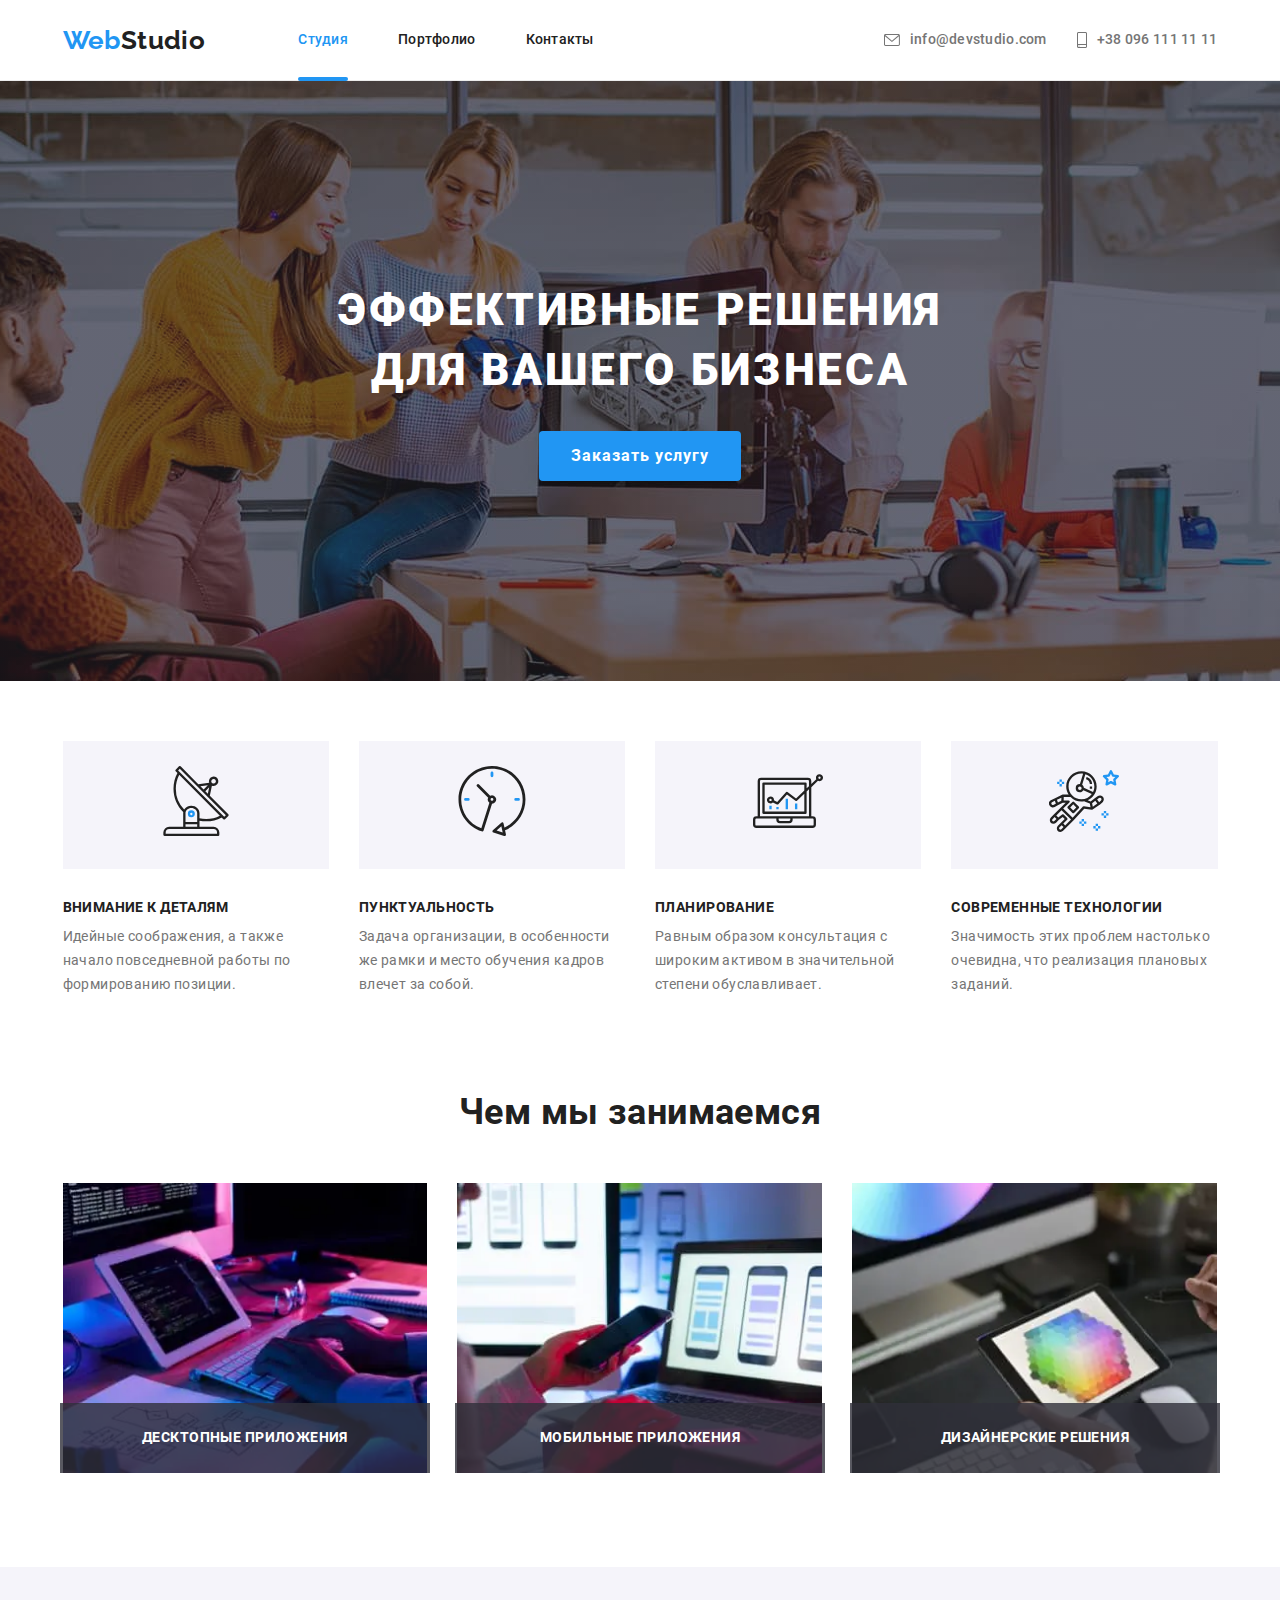
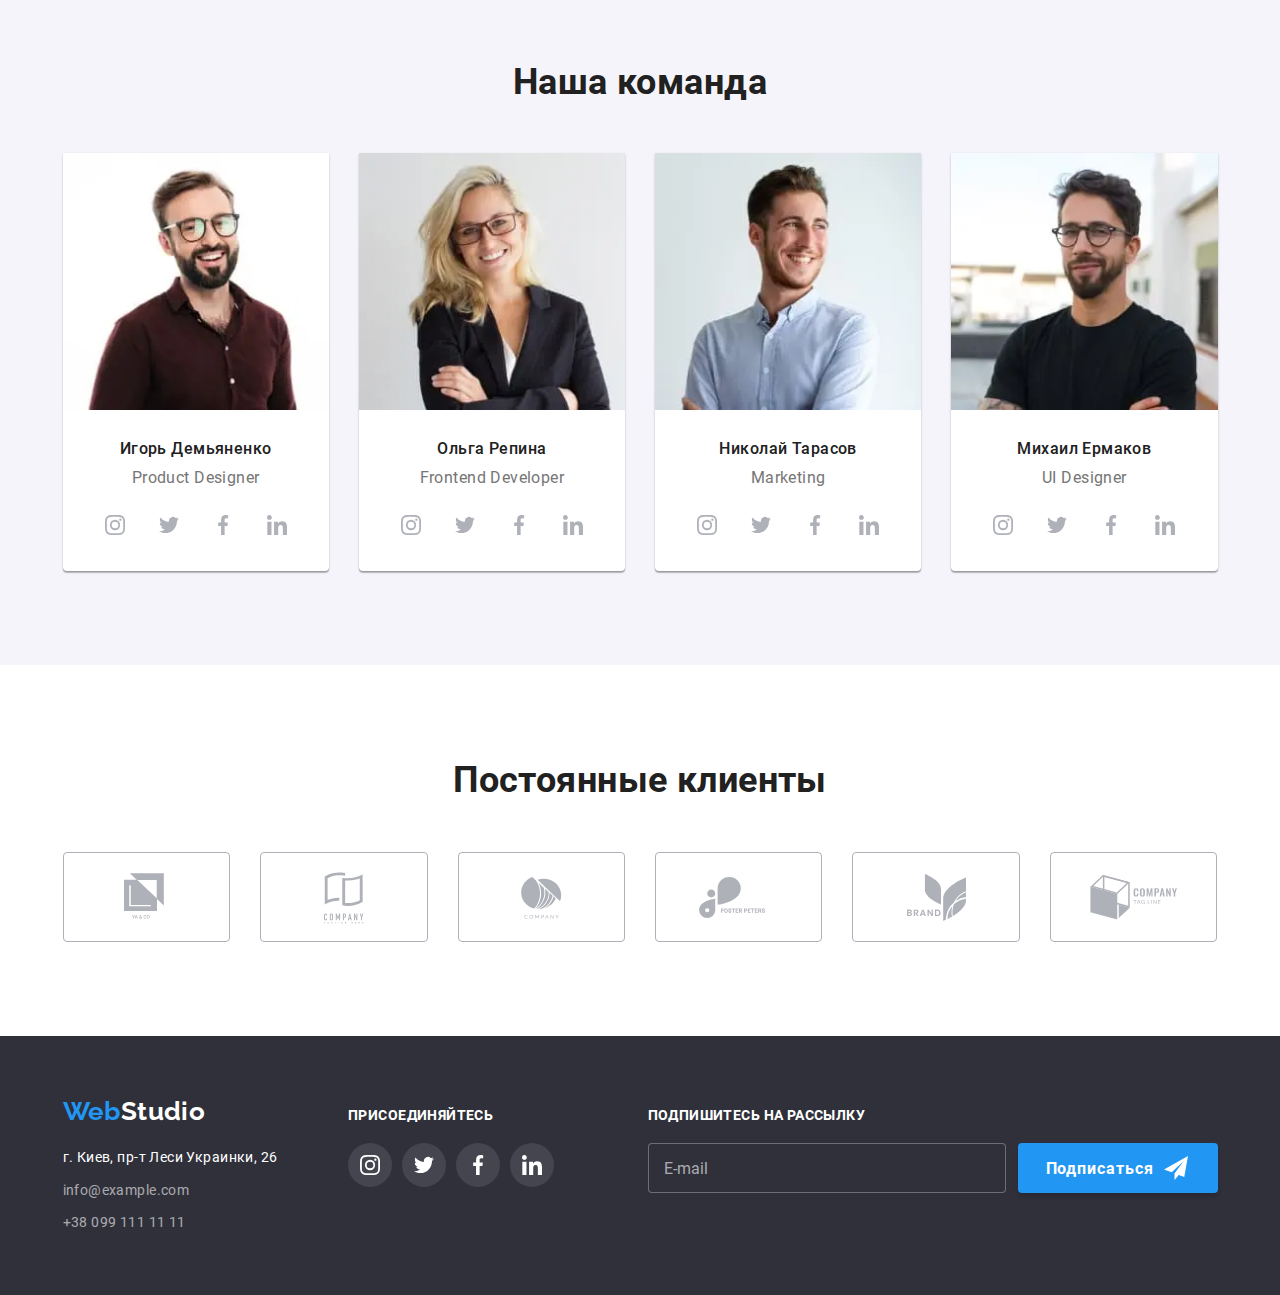
==== commit 27556743: "change portfolio item size by font" ====
--- a/index.html
+++ b/index.html
@@ -648,7 +648,7 @@
           <label class="callback__group">
             <span class="callback__label">Имя</span>
             <span class="callback__area">
-              <input class="callback__input" type="text" name="name" pattern="^[A-Za-zА-Яа-яЁё\s]+$" required autofocus/>
+              <input class="callback__input" type="text" name="name" pattern="^[A-Za-zА-Яа-яЁё\s]+$" required autofocus />
               <svg class="callback__icon" width="18" height="18">
                 <use href="./images/sprite.svg#icon-form-name"></use>
               </svg>
--- a/css/main.min.css
+++ b/css/main.min.css
@@ -1,2 +1,2 @@
-.features__list,.photos__list,.team__list,.social,.clients__list,.menu,.contacts,.adress__list,.networks__list{padding:0;margin:0;list-style:none}@font-face{font-family:"Raleway";src:local("Raleway"),url("../fonts/Raleway-Bold.ttf") format("truetype");font-weight:700;font-style:normal;font-display:fallback}@font-face{font-family:"Roboto";src:local("Roboto"),url("../fonts/Roboto-Regular.ttf") format("truetype");font-weight:400;font-style:normal;font-display:fallback}@font-face{font-family:"Roboto";src:local("Roboto"),url("../fonts/Roboto-Medium.ttf") format("truetype");font-weight:500;font-style:normal;font-display:fallback}@font-face{font-family:"Roboto";src:local("Roboto"),url("../fonts/Roboto-Bold.ttf") format("truetype");font-weight:700;font-style:normal;font-display:fallback}@font-face{font-family:"Roboto";src:local("Roboto"),url("../fonts/Roboto-Black.ttf") format("truetype");font-weight:900;font-style:normal;font-display:fallback}/*! modern-normalize v0.7.0 | MIT License | https://github.com/sindresorhus/modern-normalize */*,::after,::before{-webkit-box-sizing:border-box;box-sizing:border-box}:root{-moz-tab-size:4;-o-tab-size:4;tab-size:4}html{line-height:1.15;-webkit-text-size-adjust:100%}body{margin:0}body{font-family:system-ui,-apple-system,'Segoe UI',Roboto,Helvetica,Arial,sans-serif,'Apple Color Emoji','Segoe UI Emoji'}hr{height:0}abbr[title]{-webkit-text-decoration:underline dotted;text-decoration:underline dotted}b,strong{font-weight:bolder}code,kbd,pre,samp{font-family:ui-monospace,SFMono-Regular,Consolas,'Liberation Mono',Menlo,monospace;font-size:1em}small{font-size:80%}sub,sup{font-size:75%;line-height:0;position:relative;vertical-align:baseline}sub{bottom:-.25em}sup{top:-.5em}button,input,optgroup,select,textarea{font-family:inherit;font-size:100%;line-height:1.15;margin:0}button,select{text-transform:none}[type=button],[type=reset],[type=submit],button{-webkit-appearance:button}[type=button]::-moz-focus-inner,[type=reset]::-moz-focus-inner,[type=submit]::-moz-focus-inner,button::-moz-focus-inner{border-style:none;padding:0}[type=button]:-moz-focusring,[type=reset]:-moz-focusring,[type=submit]:-moz-focusring,button:-moz-focusring{outline:1px dotted ButtonText}legend{padding:0}progress{vertical-align:baseline}[type=number]::-webkit-inner-spin-button,[type=number]::-webkit-outer-spin-button{height:auto}[type=search]{-webkit-appearance:textfield;outline-offset:-2px}[type=search]::-webkit-search-decoration{-webkit-appearance:none}::-webkit-file-upload-button{-webkit-appearance:button;font:inherit}summary{display:list-item}body{background-color:#fff;color:#757575;font-family:Roboto,sans-serif;letter-spacing:0.03em;font-size:14px;line-height:1.71}@media screen and (max-width: 767px){body{padding-top:60px}}img{display:block;max-width:100%;height:auto}.visually-hidden{position:absolute;width:1px;height:1px;margin:-1px;border:0;padding:0;clip:rect(0 0 0 0);overflow:hidden}.header{border-bottom:1px solid #ececec}@media screen and (max-width: 767px){.header{position:fixed;top:0;width:100%;background-color:#fff;z-index:1}}@media screen and (max-width: 767px){.main-nav{display:-webkit-box;display:-ms-flexbox;display:flex;-webkit-box-pack:justify;-ms-flex-pack:justify;justify-content:space-between;-webkit-box-align:center;-ms-flex-align:center;align-items:center;height:60px}}@media screen and (min-width: 768px){.main-nav{display:-webkit-box;display:-ms-flexbox;display:flex;-webkit-box-pack:justify;-ms-flex-pack:justify;justify-content:space-between;-webkit-box-align:center;-ms-flex-align:center;align-items:center}}.hero{max-width:1600px;min-height:400px;margin-left:auto;margin-right:auto;background-color:#2f303a;background-image:-webkit-gradient(linear, left top, right top, from(rgba(47,48,58,0.4)), to(rgba(47,48,58,0.4))),url(../images/mobile/hero-480@1x.jpg);background-image:linear-gradient(to right, rgba(47,48,58,0.4), rgba(47,48,58,0.4)),url(../images/mobile/hero-480@1x.jpg);background-repeat:no-repeat;background-size:cover;background-position:center}@media screen and (min-device-pixel-ratio: 2), screen and (-webkit-min-device-pixel-ratio: 2), screen and (min-resolution: 192dpi), screen and (min-resolution: 2dppx){.hero{background-image:-webkit-gradient(linear, left top, right top, from(rgba(47,48,58,0.4)), to(rgba(47,48,58,0.4))),url(../images/mobile/hero-480@2x.jpg);background-image:linear-gradient(to right, rgba(47,48,58,0.4), rgba(47,48,58,0.4)),url(../images/mobile/hero-480@2x.jpg)}}@media screen and (min-width: 768px) and (max-width: 1199px){.hero{background-image:-webkit-gradient(linear, left top, right top, from(rgba(47,48,58,0.4)), to(rgba(47,48,58,0.4))),url(../images/tablet/hero-768@1x.jpg);background-image:linear-gradient(to right, rgba(47,48,58,0.4), rgba(47,48,58,0.4)),url(../images/tablet/hero-768@1x.jpg)}}@media screen and (min-width: 768px) and (max-width: 1199px) and (min-device-pixel-ratio: 2), screen and (min-width: 768px) and (max-width: 1199px) and (-webkit-min-device-pixel-ratio: 2), screen and (min-width: 768px) and (max-width: 1199px) and (min-resolution: 192dpi), screen and (min-width: 768px) and (max-width: 1199px) and (min-resolution: 2dppx){.hero{background-image:-webkit-gradient(linear, left top, right top, from(rgba(47,48,58,0.4)), to(rgba(47,48,58,0.4))),url(../images/tablet/hero-768@2x.jpg);background-image:linear-gradient(to right, rgba(47,48,58,0.4), rgba(47,48,58,0.4)),url(../images/tablet/hero-768@2x.jpg)}}@media screen and (min-width: 1200px){.hero{min-height:600px;background-image:-webkit-gradient(linear, left top, right top, from(rgba(47,48,58,0.4)), to(rgba(47,48,58,0.4))),url(../images/desktop/hero-1200@1x.jpg);background-image:linear-gradient(to right, rgba(47,48,58,0.4), rgba(47,48,58,0.4)),url(../images/desktop/hero-1200@1x.jpg)}}@media screen and (min-width: 1200px) and (min-device-pixel-ratio: 2), screen and (min-width: 1200px) and (-webkit-min-device-pixel-ratio: 2), screen and (min-width: 1200px) and (min-resolution: 192dpi), screen and (min-width: 1200px) and (min-resolution: 2dppx){.hero{background-image:-webkit-gradient(linear, left top, right top, from(rgba(47,48,58,0.4)), to(rgba(47,48,58,0.4))),url(../images/desktop/hero-1200@2x.jpg);background-image:linear-gradient(to right, rgba(47,48,58,0.4), rgba(47,48,58,0.4)),url(../images/desktop/hero-1200@2x.jpg)}}.hero__content{max-width:360px;padding:118px 0;margin-right:auto;margin-left:auto;text-align:center}@media screen and (min-width: 1200px){.hero__content{max-width:696px;padding:200px 0}}.hero__title{margin-top:0;margin-bottom:30px;color:#fff;font-weight:900;font-size:26px;line-height:1.62;letter-spacing:0.06em;text-transform:uppercase}@media screen and (min-width: 1200px){.hero__title{font-weight:900;font-size:44px;line-height:1.36}}.hero__btn{padding:10px 32px}.features{padding-top:60px}@media screen and (max-width: 1199px){.features{padding-bottom:60px}}@media screen and (min-width: 768px){.features__list{display:-webkit-box;display:-ms-flexbox;display:flex;-ms-flex-wrap:wrap;flex-wrap:wrap}}@media screen and (min-width: 1200px){.features__list{display:-webkit-box;display:-ms-flexbox;display:flex}}@media screen and (max-width: 767px){.features__item:not(:last-child){margin-bottom:30px}}@media screen and (min-width: 768px) and (max-width: 1199px){.features__item{width:calc((100% - 1 * 30px) / 2)}.features__item:not(:nth-last-child(-n+2)){margin-bottom:30px}.features__item:not(:nth-child(2n)){margin-right:30px}}@media screen and (min-width: 1200px){.features__item{width:calc((100% - 90px) / 4)}.features__item:not(:last-child){margin-right:30px}}.features__img{margin-bottom:30px;padding:25px;background-color:#f5f4fa;text-align:center}.features__icon{width:70px;height:70px}.features__title{margin-top:0;margin-bottom:10px;color:#212121;font-weight:700;font-size:14px;line-height:1.17;text-align:center;text-transform:uppercase}@media screen and (min-width: 768px){.features__title{text-align:left}}.features__text{margin-top:0;margin-bottom:0}@media screen and (max-width: 1199px){.photos{display:none}}.photos__list{display:-webkit-box;display:-ms-flexbox;display:flex}.photos__item{width:calc((100% - 60px) / 3);background-color:#757575}.photos__item:not(:last-child){margin-right:30px}.photos__thumb{position:relative}.photos__text{position:absolute;bottom:0;left:50%;-webkit-transform:translate(-50%, 0);transform:translate(-50%, 0);width:370px;height:70px;margin:0;padding-top:27px;padding-bottom:27px;background-color:rgba(47,48,58,0.8);color:#fff;font-weight:700;font-size:14px;line-height:1.14;text-align:center;text-transform:uppercase}.team{background-color:#f5f4fa}@media screen and (min-width: 768px) and (max-width: 1199px){.team__list{display:-webkit-box;display:-ms-flexbox;display:flex;-ms-flex-wrap:wrap;flex-wrap:wrap}}@media screen and (min-width: 1200px){.team__list{display:-webkit-box;display:-ms-flexbox;display:flex}}.team__item{border-bottom-right-radius:4px;border-bottom-left-radius:4px;background-color:#fff;-webkit-box-shadow:0px 1px 3px rgba(0,0,0,0.12),0px 1px 1px rgba(0,0,0,0.14),0px 2px 1px rgba(0,0,0,0.2);box-shadow:0px 1px 3px rgba(0,0,0,0.12),0px 1px 1px rgba(0,0,0,0.14),0px 2px 1px rgba(0,0,0,0.2)}@media screen and (max-width: 767px){.team__item:not(:last-child){margin-bottom:30px}}@media screen and (min-width: 768px) and (max-width: 1199px){.team__item{width:calc((100% - 1 * 30px) / 2)}.team__item:not(:nth-last-child(-n+2)){margin-bottom:30px}.team__item:not(:nth-child(2n)){margin-right:30px}}@media screen and (min-width: 1200px){.team__item:not(:last-child){margin-right:30px}}.team__content{padding-top:30px;padding-bottom:24px;text-align:center}.team__name{margin-top:0;margin-bottom:10px;color:#212121;font-weight:500;font-size:16px;line-height:1.18}.team__text{margin-top:0;margin-bottom:16px;font-size:16px;line-height:1.18}.social{display:-webkit-box;display:-ms-flexbox;display:flex;-webkit-box-pack:center;-ms-flex-pack:center;justify-content:center}.social__item:not(:last-child){margin-right:10px}.social__link:hover .social__icon,.social__link:focus .social__icon{fill:#fff}.clients__list{display:-webkit-box;display:-ms-flexbox;display:flex}@media screen and (max-width: 1199px){.clients__list{-ms-flex-wrap:wrap;flex-wrap:wrap}}@media screen and (min-width: 1200px){.clients__list{-webkit-box-pack:center;-ms-flex-pack:center;justify-content:center;-ms-flex-wrap:nowrap;flex-wrap:nowrap}}.clients__item{height:90px;border:1px solid #afb1b8;border-radius:4px;-webkit-transition:border-color 250ms cubic-bezier(0.4, 0, 0.2, 1);transition:border-color 250ms cubic-bezier(0.4, 0, 0.2, 1)}.clients__item:hover,.clients__item:focus{border-color:#2196f3}@media screen and (max-width: 767px){.clients__item{width:calc((100% - 1 * 30px) / 2)}.clients__item:not(:nth-last-child(-n+2)){margin-bottom:30px}.clients__item:not(:nth-child(2n)){margin-right:30px}}@media screen and (min-width: 768px) and (max-width: 1199px){.clients__item{width:calc((100% - 2 * 30px) / 3)}.clients__item:not(:nth-last-child(-n+3)){margin-bottom:30px}.clients__item:not(:nth-child(3n)){margin-right:30px}}@media screen and (min-width: 1200px){.clients__item{width:calc((100% - 5 * 30px) / 6)}.clients__item:not(:last-child){margin-right:30px}}.clients__link{display:-webkit-box;display:-ms-flexbox;display:flex;-webkit-box-pack:center;-ms-flex-pack:center;justify-content:center;-webkit-box-align:center;-ms-flex-align:center;align-items:center;width:auto;height:90px}.clients__icon{fill:#afb1b8;-webkit-transition:fill 250ms cubic-bezier(0.4, 0, 0.2, 1);transition:fill 250ms cubic-bezier(0.4, 0, 0.2, 1)}.clients__link:hover .clients__icon,.clients__link:focus .clients__icon{fill:#2196f3}.footer{padding:60px 0;background-color:#2f303a;color:#fff}@media screen and (min-width: 768px) and (max-width: 1199px){.footer-blocks{display:-webkit-box;display:-ms-flexbox;display:flex;-ms-flex-wrap:wrap;flex-wrap:wrap;-ms-flex-pack:distribute;justify-content:space-around}}@media screen and (max-width: 1199px){.footer-blocks{text-align:center}}@media screen and (min-width: 1200px){.footer-blocks{display:-webkit-box;display:-ms-flexbox;display:flex;-webkit-box-pack:justify;-ms-flex-pack:justify;justify-content:space-between;-webkit-box-align:baseline;-ms-flex-align:baseline;align-items:baseline}}.container{width:100%;margin-left:auto;margin-right:auto;padding:0 15px}@media screen and (min-width: 480px) and (max-width: 767px){.container{width:480px}}@media screen and (min-width: 768px) and (max-width: 1199px){.container{width:768px}}@media screen and (min-width: 1200px){.container{width:1200px}}@media screen and (max-width: 1199px){.section{padding-top:60px;padding-bottom:60px}}@media screen and (min-width: 1200px){.section{padding-top:94px;padding-bottom:94px}}.title{margin-top:0;margin-bottom:30px;color:#212121;font-weight:700;font-size:28px;line-height:1.17;text-align:center}@media screen and (min-width: 1200px){.title{font-weight:700;font-size:36px;line-height:1.17;margin-bottom:50px}}.btn{min-width:200px;height:50px;border:0px solid transparent;border-radius:4px;background-color:#2196f3;-webkit-box-shadow:0px 4px 4px rgba(0,0,0,0.15);box-shadow:0px 4px 4px rgba(0,0,0,0.15);color:#fff;font-weight:700;font-size:16px;line-height:1.87;letter-spacing:0.06em;-webkit-transform:scale(1);transform:scale(1);-webkit-transition:-webkit-transform 250ms cubic-bezier(0.4, 0, 0.2, 1);transition:-webkit-transform 250ms cubic-bezier(0.4, 0, 0.2, 1);transition:transform 250ms cubic-bezier(0.4, 0, 0.2, 1);transition:transform 250ms cubic-bezier(0.4, 0, 0.2, 1), -webkit-transform 250ms cubic-bezier(0.4, 0, 0.2, 1);cursor:pointer}.btn:hover:enabled,.btn:focus:enabled{-webkit-transform:scale(0.93);transform:scale(0.93)}.btn:disabled{background-color:gray}.logo{font-family:Raleway,sans-serif;font-weight:700;font-size:24px;line-height:1.16;text-decoration:none}.logo__text{color:#2196f3}@media screen and (min-width: 1200px){.logo{font-weight:700;font-size:26px;line-height:1.19}}.header__logo{color:#212121}.mobile-button{display:-webkit-inline-box;display:-ms-inline-flexbox;display:inline-flex;margin:0;padding:0;border:0;background-color:transparent}.mobile-button .icon-cross{display:none}.mobile-button.is-open .icon-cross{display:block}.mobile-button.is-open .icon-menu{display:none}.mobile-button:hover .mobile-button__icon,.mobile-button:focus .mobile-button__icon,.mobile-button:active .mobile-button__icon{fill:#2196f3}@media screen and (min-width: 768px){.mobile-button{display:none}}.menu-container.is-open{display:block}@media screen and (max-width: 767px){.menu-container{display:none;position:absolute;top:100%;left:0;width:100%;padding:60px 0;background-color:#fff;-webkit-box-shadow:0px 4px 8px rgba(0,0,0,0.04),0px 2px 4px rgba(0,0,0,0.08),0px 1px 3px rgba(0,0,0,0.16);box-shadow:0px 4px 8px rgba(0,0,0,0.04),0px 2px 4px rgba(0,0,0,0.08),0px 1px 3px rgba(0,0,0,0.16);text-align:center;z-index:1}}@media screen and (min-width: 768px){.menu-container{display:-webkit-box;display:-ms-flexbox;display:flex;-webkit-box-align:center;-ms-flex-align:center;align-items:center;-webkit-box-flex:1;-ms-flex-positive:1;flex-grow:1}}@media screen and (max-width: 767px){.menu{margin-bottom:60px}}@media screen and (min-width: 768px) and (max-width: 1199px){.menu{display:-webkit-box;display:-ms-flexbox;display:flex;margin-left:88px}}@media screen and (min-width: 1200px){.menu{display:-webkit-box;display:-ms-flexbox;display:flex;margin-left:93px}}@media screen and (max-width: 767px){.menu__item:not(:last-child){margin-bottom:40px}}@media screen and (min-width: 768px){.menu__item:not(:last-child){margin-right:50px}}.menu__link{position:relative;color:#212121;font-weight:500;font-size:14px;line-height:1.14;letter-spacing:0.02em;text-decoration:none;-webkit-transition:color 250ms cubic-bezier(0.4, 0, 0.2, 1);transition:color 250ms cubic-bezier(0.4, 0, 0.2, 1)}.menu__link:hover,.menu__link:focus{color:#2196f3}.menu__link--current{color:#2196f3}.menu__link--current::after{content:"";position:absolute;bottom:-1px;left:0;display:block;width:100%;height:4px;border-radius:2px;background-color:#2196f3}@media screen and (max-width: 767px){.menu__link{padding-top:8px;padding-bottom:8px;font-weight:500;font-size:18px;line-height:1.16}}@media screen and (min-width: 768px){.menu__link{display:block;padding-top:32px;padding-bottom:32px}}@media screen and (min-width: 768px) and (max-width: 1199px){.contacts{margin-left:auto}}@media screen and (min-width: 1200px){.contacts{display:-webkit-box;display:-ms-flexbox;display:flex;-webkit-box-align:center;-ms-flex-align:center;align-items:center;margin-left:auto}}@media screen and (max-width: 767px){.contacts__item:not(:last-child){margin-bottom:16px}}@media screen and (min-width: 768px) and (max-width: 1199px){.contacts__item:not(:last-child){margin-bottom:10px}}@media screen and (min-width: 1200px){.contacts__item:not(:last-child){margin-right:30px}}.contacts__link{color:#757575;font-weight:500;font-size:18px;line-height:1.16;letter-spacing:0.02em;text-decoration:none;-webkit-transition:color 250ms cubic-bezier(0.4, 0, 0.2, 1);transition:color 250ms cubic-bezier(0.4, 0, 0.2, 1)}.contacts__link:hover,.contacts__link:focus{color:#2196f3}@media screen and (min-width: 767px){.contacts__link{font-weight:500;font-size:14px;line-height:1.14}}.contacts__icon{display:-webkit-box;display:-ms-flexbox;display:flex;-webkit-box-align:center;-ms-flex-align:center;align-items:center}@media screen and (max-width: 767px){.contacts__icon{-webkit-box-pack:center;-ms-flex-pack:center;justify-content:center}}.contacts__mail{width:16px;height:12px;margin-right:10px;fill:currentColor}@media screen and (min-width: 768px) and (max-width: 1199px){.contacts__mail{margin-right:8px}}.contacts__phone{margin-right:10px;width:10px;height:16px;fill:currentColor}@media screen and (min-width: 768px) and (max-width: 1199px){.contacts__phone{margin-right:8px}}.media-link{display:-webkit-box;display:-ms-flexbox;display:flex;-webkit-box-pack:center;-ms-flex-pack:center;justify-content:center;-webkit-box-align:center;-ms-flex-align:center;align-items:center;width:44px;height:44px;border-radius:50%;-webkit-transition:background-color 250ms cubic-bezier(0.4, 0, 0.2, 1);transition:background-color 250ms cubic-bezier(0.4, 0, 0.2, 1)}.media-link:hover,.media-link:focus{background-color:#2196f3}.media-icon{width:20px;height:20px;fill:#afb1b8;-webkit-transition:fill 250ms cubic-bezier(0.4, 0, 0.2, 1);transition:fill 250ms cubic-bezier(0.4, 0, 0.2, 1)}@media screen and (max-width: 1199px){.address-block{margin-bottom:60px;text-align:center}}@media screen and (min-width: 1200px){.address-block{margin-right:70px}}.footer__logo{display:inline-block;margin-bottom:20px;color:#fff}.adress{font-style:normal}@media screen and (min-width: 1200px){.adress{display:-webkit-box;display:-ms-flexbox;display:flex;-webkit-box-orient:vertical;-webkit-box-direction:normal;-ms-flex-direction:column;flex-direction:column}}.adress__map{margin-top:0}@media screen and (min-width: 1200px){.adress__map{margin-bottom:9px}}.adress__item:not(:last-child){margin-bottom:8px}.adress__link{color:rgba(255,255,255,0.6);text-decoration:none;-webkit-transition:color 250ms cubic-bezier(0.4, 0, 0.2, 1);transition:color 250ms cubic-bezier(0.4, 0, 0.2, 1)}.adress__link:hover,.adress__link:focus{color:#2196f3}@media screen and (max-width: 1199px){.networks{margin-bottom:60px}}@media screen and (min-width: 1200px){.networks{margin-right:93px}}.networks__title{display:inline-block;margin-bottom:20px;line-height:1.14;text-transform:uppercase}.networks__list{display:-webkit-box;display:-ms-flexbox;display:flex}@media screen and (max-width: 767px){.networks__list{-webkit-box-pack:center;-ms-flex-pack:center;justify-content:center}}.networks__item:not(:last-child){margin-right:10px}.networks__link{background-color:rgba(255,255,255,0.1)}.networks__icon{fill:#fff}.networks__link:hover .networks__icon,.networks__link:focus .networks__icon{fill:#f5f4fa}@media screen and (min-width: 768px){.subscribe__field{display:-webkit-box;display:-ms-flexbox;display:flex;-webkit-box-align:center;-ms-flex-align:center;align-items:center}}@media screen and (min-width: 768px) and (max-width: 1199px){.subscribe__field{-webkit-box-orient:vertical;-webkit-box-direction:normal;-ms-flex-direction:column;flex-direction:column}}.subscribe__input{padding:15px;border:1px solid rgba(255,255,255,0.3);border-radius:4px;background-color:#2f303a;font-size:16px;line-height:1.25;color:rgba(255,255,255,0.6);-webkit-transition:all 250ms cubic-bezier(0.4, 0, 0.2, 1);transition:all 250ms cubic-bezier(0.4, 0, 0.2, 1)}.subscribe__input::-webkit-input-placeholder{font-size:16px;line-height:1.25;color:rgba(255,255,255,0.6)}.subscribe__input:-ms-input-placeholder{font-size:16px;line-height:1.25;color:rgba(255,255,255,0.6)}.subscribe__input::-ms-input-placeholder{font-size:16px;line-height:1.25;color:rgba(255,255,255,0.6)}.subscribe__input::placeholder{font-size:16px;line-height:1.25;color:rgba(255,255,255,0.6)}.subscribe__input:focus{outline:transparent;border:1px solid currentColor}.subscribe__input:not(:placeholder-shown):focus:valid{color:green;border-color:green}.subscribe__input:not(:placeholder-shown):focus:invalid{color:tomato;border-color:tomato}@media screen and (max-width: 767px){.subscribe__input{width:100%;margin-bottom:20px}}@media screen and (min-width: 768px) and (max-width: 1199px){.subscribe__input{width:450px;margin-bottom:20px}}@media screen and (min-width: 1200px){.subscribe__input{width:358px;height:50px;margin-right:12px}}.subscribe__btn{display:-webkit-box;display:-ms-flexbox;display:flex;-webkit-box-align:center;-ms-flex-align:center;align-items:center;padding:10px 28px}@media screen and (max-width: 767px){.subscribe__btn{margin-left:auto;margin-right:auto}}.subscribe__icon{width:24px;height:24px;margin-left:10px}.backdrop{position:fixed;top:0;left:0;width:100%;height:100%;background-color:rgba(0,0,0,0.2);-webkit-transition:opacity 250ms cubic-bezier(0.4, 0, 0.2, 1);transition:opacity 250ms cubic-bezier(0.4, 0, 0.2, 1);opacity:1}.backdrop.is-hidden{opacity:0;pointer-events:none}@media screen and (max-width: 767px){.backdrop{padding:93px 15px}}@media screen and (max-width: 1199px){.backdrop{overflow-y:scroll}}.modal{position:relative;border-radius:4px;background-color:#fff;-webkit-box-shadow:0px 1px 3px rgba(0,0,0,0.12),0px 1px 1px rgba(0,0,0,0.14),0px 2px 1px rgba(0,0,0,0.2);box-shadow:0px 1px 3px rgba(0,0,0,0.12),0px 1px 1px rgba(0,0,0,0.14),0px 2px 1px rgba(0,0,0,0.2);-webkit-transition:all 250ms cubic-bezier(0.4, 0, 0.2, 1);transition:all 250ms cubic-bezier(0.4, 0, 0.2, 1)}.backdrop.is-hidden .modal{-webkit-transform:translate(-50%, -50%) scale(0.5);transform:translate(-50%, -50%) scale(0.5)}@media screen and (max-width: 767px){.backdrop.is-hidden .modal{-webkit-transform:scale(0.5);transform:scale(0.5)}}@media screen and (min-width: 768px){.modal{position:absolute;top:50%;left:50%;width:450px;height:auto;-webkit-transform:translate(-50%, -25%) scale(1);transform:translate(-50%, -25%) scale(1)}}@media screen and (min-width: 1200px){.modal{top:50%;width:528px;-webkit-transform:translate(-50%, -50%) scale(1);transform:translate(-50%, -50%) scale(1)}}.modal__close-btn{position:absolute;top:8px;right:8px;display:-webkit-box;display:-ms-flexbox;display:flex;-webkit-box-pack:center;-ms-flex-pack:center;justify-content:center;-webkit-box-align:center;-ms-flex-align:center;align-items:center;width:30px;height:30px;padding:6px;border-radius:50%;border:1px solid rgba(0,0,0,0.1);background-color:#fff;cursor:pointer}.modal__close-icon{width:18px;height:18px;fill:#000000;-webkit-transition:fill 250ms cubic-bezier(0.4, 0, 0.2, 1);transition:fill 250ms cubic-bezier(0.4, 0, 0.2, 1)}.modal__close-btn:hover .modal__close-icon,.modal__close-btn:focus .modal__close-icon{fill:#2196f3}.callback-form{width:100%;padding:40px}.callback__title{display:block;margin-bottom:12px;color:#212121;font-weight:700;font-size:20px;line-height:1.15;text-align:center}.callback__group{display:-webkit-box;display:-ms-flexbox;display:flex;-webkit-box-orient:vertical;-webkit-box-direction:normal;-ms-flex-direction:column;flex-direction:column;margin-bottom:10px}@media screen and (max-width: 767px){.callback__group:focus-within{color:#2196f3}}.callback__label{margin-bottom:4px;font-size:12px;line-height:1.16;letter-spacing:0.01em}.callback__area{position:relative}.callback__input{width:100%;padding:11px 11px 11px 42px;border:1px solid rgba(33,33,33,0.2);border-radius:4px;-webkit-transition:all 250ms cubic-bezier(0.4, 0, 0.2, 1);transition:all 250ms cubic-bezier(0.4, 0, 0.2, 1);cursor:pointer}.callback__input:focus{outline:transparent;border:1px solid #2196f3}.callback__input:not(:placeholder-shown):focus:valid{color:#2196f3;border-color:#2196f3}.callback__input:not(:placeholder-shown):focus:invalid{color:tomato;border-color:tomato}.callback__icon{position:absolute;top:50%;left:12px;width:18px;height:18px;-webkit-transform:translateY(-50%);transform:translateY(-50%);-webkit-transition:fill 250ms cubic-bezier(0.4, 0, 0.2, 1);transition:fill 250ms cubic-bezier(0.4, 0, 0.2, 1)}.callback__area:focus-within .callback__icon{fill:#2196f3}.callback__commit{display:-webkit-box;display:-ms-flexbox;display:flex;-webkit-box-orient:vertical;-webkit-box-direction:normal;-ms-flex-direction:column;flex-direction:column;margin-bottom:20px}@media screen and (max-width: 767px){.callback__commit:focus-within{color:#2196f3}}.callback__textarea{width:100%;padding:12px 16px;border:1px solid rgba(33,33,33,0.2);border-radius:4px;-webkit-transition:all 250ms cubic-bezier(0.4, 0, 0.2, 1);transition:all 250ms cubic-bezier(0.4, 0, 0.2, 1);resize:none;cursor:pointer}.callback__textarea::-webkit-input-placeholder{font-size:12px;line-height:1.16;letter-spacing:0.01em;color:rgba(117,117,117,0.5)}.callback__textarea:-ms-input-placeholder{font-size:12px;line-height:1.16;letter-spacing:0.01em;color:rgba(117,117,117,0.5)}.callback__textarea::-ms-input-placeholder{font-size:12px;line-height:1.16;letter-spacing:0.01em;color:rgba(117,117,117,0.5)}.callback__textarea::placeholder{font-size:12px;line-height:1.16;letter-spacing:0.01em;color:rgba(117,117,117,0.5)}.callback__textarea:focus{outline:transparent;border:1px solid #2196f3}.policy-block{display:-webkit-box;display:-ms-flexbox;display:flex;-webkit-box-align:baseline;-ms-flex-align:baseline;align-items:baseline;-webkit-box-pack:center;-ms-flex-pack:center;justify-content:center;margin-bottom:30px;cursor:pointer}.policy__icon::before{display:inline-block;content:"";width:16px;height:15px;margin-right:7px;border:2px solid #212121;border-radius:2px;vertical-align:middle;-webkit-transition:all 250ms cubic-bezier(0.4, 0, 0.2, 1);transition:all 250ms cubic-bezier(0.4, 0, 0.2, 1)}.checkbox:checked+.policy__icon::before{vertical-align:middle;border-color:#2196f3;background-color:#2196f3;background-image:url("../images/form-check.svg");background-size:contain;background-origin:border-box}@media screen and (max-width: 1199px){.policy__text{font-weight:400;font-size:12px;line-height:1.16}}.policy__link{color:#2196f3}.btn-block{text-align:center}.callback__btn{padding:10px 55px}
+.features__list,.photos__list,.team__list,.social,.clients__list,.menu,.contacts,.adress__list,.networks__list{padding:0;margin:0;list-style:none}@font-face{font-family:"Raleway";src:local("Raleway"),url("../fonts/Raleway-Bold.ttf") format("truetype");font-weight:700;font-style:normal;font-display:fallback}@font-face{font-family:"Roboto";src:local("Roboto"),url("../fonts/Roboto-Regular.ttf") format("truetype");font-weight:400;font-style:normal;font-display:fallback}@font-face{font-family:"Roboto";src:local("Roboto"),url("../fonts/Roboto-Medium.ttf") format("truetype");font-weight:500;font-style:normal;font-display:fallback}@font-face{font-family:"Roboto";src:local("Roboto"),url("../fonts/Roboto-Bold.ttf") format("truetype");font-weight:700;font-style:normal;font-display:fallback}@font-face{font-family:"Roboto";src:local("Roboto"),url("../fonts/Roboto-Black.ttf") format("truetype");font-weight:900;font-style:normal;font-display:fallback}/*! modern-normalize v0.7.0 | MIT License | https://github.com/sindresorhus/modern-normalize */*,::after,::before{-webkit-box-sizing:border-box;box-sizing:border-box}:root{-moz-tab-size:4;-o-tab-size:4;tab-size:4}html{line-height:1.15;-webkit-text-size-adjust:100%}body{margin:0}body{font-family:system-ui,-apple-system,'Segoe UI',Roboto,Helvetica,Arial,sans-serif,'Apple Color Emoji','Segoe UI Emoji'}hr{height:0}abbr[title]{-webkit-text-decoration:underline dotted;text-decoration:underline dotted}b,strong{font-weight:bolder}code,kbd,pre,samp{font-family:ui-monospace,SFMono-Regular,Consolas,'Liberation Mono',Menlo,monospace;font-size:1em}small{font-size:80%}sub,sup{font-size:75%;line-height:0;position:relative;vertical-align:baseline}sub{bottom:-.25em}sup{top:-.5em}button,input,optgroup,select,textarea{font-family:inherit;font-size:100%;line-height:1.15;margin:0}button,select{text-transform:none}[type=button],[type=reset],[type=submit],button{-webkit-appearance:button}[type=button]::-moz-focus-inner,[type=reset]::-moz-focus-inner,[type=submit]::-moz-focus-inner,button::-moz-focus-inner{border-style:none;padding:0}[type=button]:-moz-focusring,[type=reset]:-moz-focusring,[type=submit]:-moz-focusring,button:-moz-focusring{outline:1px dotted ButtonText}legend{padding:0}progress{vertical-align:baseline}[type=number]::-webkit-inner-spin-button,[type=number]::-webkit-outer-spin-button{height:auto}[type=search]{-webkit-appearance:textfield;outline-offset:-2px}[type=search]::-webkit-search-decoration{-webkit-appearance:none}::-webkit-file-upload-button{-webkit-appearance:button;font:inherit}summary{display:list-item}body{background-color:#fff;color:#757575;font-family:Roboto,sans-serif;letter-spacing:0.03em;font-size:14px;line-height:1.71;overflow-x:hidden}body.modal-open{overflow:hidden}@media screen and (max-width: 767px){body{padding-top:60px}}img{display:block;max-width:100%;height:auto}.visually-hidden{position:absolute;width:1px;height:1px;margin:-1px;border:0;padding:0;clip:rect(0 0 0 0);overflow:hidden}.header{border-bottom:1px solid #ececec}@media screen and (max-width: 767px){.header{position:fixed;top:0;width:100%;background-color:#fff;z-index:1}}@media screen and (max-width: 767px){.main-nav{display:-webkit-box;display:-ms-flexbox;display:flex;-webkit-box-pack:justify;-ms-flex-pack:justify;justify-content:space-between;-webkit-box-align:center;-ms-flex-align:center;align-items:center;height:60px}}@media screen and (min-width: 768px){.main-nav{display:-webkit-box;display:-ms-flexbox;display:flex;-webkit-box-pack:justify;-ms-flex-pack:justify;justify-content:space-between;-webkit-box-align:center;-ms-flex-align:center;align-items:center}}.hero{max-width:1600px;min-height:400px;margin-left:auto;margin-right:auto;background-color:#2f303a;background-image:-webkit-gradient(linear, left top, right top, from(rgba(47,48,58,0.4)), to(rgba(47,48,58,0.4))),url(../images/mobile/hero-480@1x.jpg);background-image:linear-gradient(to right, rgba(47,48,58,0.4), rgba(47,48,58,0.4)),url(../images/mobile/hero-480@1x.jpg);background-repeat:no-repeat;background-size:cover;background-position:center}@media screen and (min-device-pixel-ratio: 2), screen and (-webkit-min-device-pixel-ratio: 2), screen and (min-resolution: 192dpi), screen and (min-resolution: 2dppx){.hero{background-image:-webkit-gradient(linear, left top, right top, from(rgba(47,48,58,0.4)), to(rgba(47,48,58,0.4))),url(../images/mobile/hero-480@2x.jpg);background-image:linear-gradient(to right, rgba(47,48,58,0.4), rgba(47,48,58,0.4)),url(../images/mobile/hero-480@2x.jpg)}}@media screen and (min-width: 768px) and (max-width: 1199px){.hero{background-image:-webkit-gradient(linear, left top, right top, from(rgba(47,48,58,0.4)), to(rgba(47,48,58,0.4))),url(../images/tablet/hero-768@1x.jpg);background-image:linear-gradient(to right, rgba(47,48,58,0.4), rgba(47,48,58,0.4)),url(../images/tablet/hero-768@1x.jpg)}}@media screen and (min-width: 768px) and (max-width: 1199px) and (min-device-pixel-ratio: 2), screen and (min-width: 768px) and (max-width: 1199px) and (-webkit-min-device-pixel-ratio: 2), screen and (min-width: 768px) and (max-width: 1199px) and (min-resolution: 192dpi), screen and (min-width: 768px) and (max-width: 1199px) and (min-resolution: 2dppx){.hero{background-image:-webkit-gradient(linear, left top, right top, from(rgba(47,48,58,0.4)), to(rgba(47,48,58,0.4))),url(../images/tablet/hero-768@2x.jpg);background-image:linear-gradient(to right, rgba(47,48,58,0.4), rgba(47,48,58,0.4)),url(../images/tablet/hero-768@2x.jpg)}}@media screen and (min-width: 1200px){.hero{min-height:600px;background-image:-webkit-gradient(linear, left top, right top, from(rgba(47,48,58,0.4)), to(rgba(47,48,58,0.4))),url(../images/desktop/hero-1200@1x.jpg);background-image:linear-gradient(to right, rgba(47,48,58,0.4), rgba(47,48,58,0.4)),url(../images/desktop/hero-1200@1x.jpg)}}@media screen and (min-width: 1200px) and (min-device-pixel-ratio: 2), screen and (min-width: 1200px) and (-webkit-min-device-pixel-ratio: 2), screen and (min-width: 1200px) and (min-resolution: 192dpi), screen and (min-width: 1200px) and (min-resolution: 2dppx){.hero{background-image:-webkit-gradient(linear, left top, right top, from(rgba(47,48,58,0.4)), to(rgba(47,48,58,0.4))),url(../images/desktop/hero-1200@2x.jpg);background-image:linear-gradient(to right, rgba(47,48,58,0.4), rgba(47,48,58,0.4)),url(../images/desktop/hero-1200@2x.jpg)}}.hero__content{max-width:360px;padding:118px 0;margin-right:auto;margin-left:auto;text-align:center}@media screen and (min-width: 1200px){.hero__content{max-width:696px;padding:200px 0}}.hero__title{margin-top:0;margin-bottom:30px;color:#fff;font-weight:900;font-size:26px;line-height:1.62;letter-spacing:0.06em;text-transform:uppercase}@media screen and (min-width: 1200px){.hero__title{font-weight:900;font-size:44px;line-height:1.36}}.hero__btn{padding:10px 32px}.features{padding-top:60px}@media screen and (max-width: 1199px){.features{padding-bottom:60px}}@media screen and (min-width: 768px){.features__list{display:-webkit-box;display:-ms-flexbox;display:flex;-ms-flex-wrap:wrap;flex-wrap:wrap}}@media screen and (min-width: 1200px){.features__list{display:-webkit-box;display:-ms-flexbox;display:flex}}@media screen and (max-width: 767px){.features__item:not(:last-child){margin-bottom:30px}}@media screen and (min-width: 768px) and (max-width: 1199px){.features__item{width:calc((100% - 1 * 30px) / 2)}.features__item:not(:nth-last-child(-n+2)){margin-bottom:30px}.features__item:not(:nth-child(2n)){margin-right:30px}}@media screen and (min-width: 1200px){.features__item{width:calc((100% - 90px) / 4)}.features__item:not(:last-child){margin-right:30px}}.features__img{margin-bottom:30px;padding:25px;background-color:#f5f4fa;text-align:center}.features__icon{width:70px;height:70px}.features__title{margin-top:0;margin-bottom:10px;color:#212121;font-weight:700;font-size:14px;line-height:1.17;text-align:center;text-transform:uppercase}@media screen and (min-width: 768px){.features__title{text-align:left}}.features__text{margin-top:0;margin-bottom:0}@media screen and (max-width: 1199px){.photos{display:none}}.photos__list{display:-webkit-box;display:-ms-flexbox;display:flex}.photos__item{width:calc((100% - 60px) / 3);background-color:#757575}.photos__item:not(:last-child){margin-right:30px}.photos__thumb{position:relative}.photos__text{position:absolute;bottom:0;left:50%;-webkit-transform:translate(-50%, 0);transform:translate(-50%, 0);width:370px;height:70px;margin:0;padding-top:27px;padding-bottom:27px;background-color:rgba(47,48,58,0.8);color:#fff;font-weight:700;font-size:14px;line-height:1.14;text-align:center;text-transform:uppercase}.team{background-color:#f5f4fa}@media screen and (min-width: 768px) and (max-width: 1199px){.team__list{display:-webkit-box;display:-ms-flexbox;display:flex;-ms-flex-wrap:wrap;flex-wrap:wrap}}@media screen and (min-width: 1200px){.team__list{display:-webkit-box;display:-ms-flexbox;display:flex}}.team__item{border-bottom-right-radius:4px;border-bottom-left-radius:4px;background-color:#fff;-webkit-box-shadow:0px 1px 3px rgba(0,0,0,0.12),0px 1px 1px rgba(0,0,0,0.14),0px 2px 1px rgba(0,0,0,0.2);box-shadow:0px 1px 3px rgba(0,0,0,0.12),0px 1px 1px rgba(0,0,0,0.14),0px 2px 1px rgba(0,0,0,0.2)}@media screen and (max-width: 767px){.team__item:not(:last-child){margin-bottom:30px}}@media screen and (min-width: 768px) and (max-width: 1199px){.team__item{width:calc((100% - 1 * 30px) / 2)}.team__item:not(:nth-last-child(-n+2)){margin-bottom:30px}.team__item:not(:nth-child(2n)){margin-right:30px}}@media screen and (min-width: 1200px){.team__item:not(:last-child){margin-right:30px}}.team__content{padding-top:30px;padding-bottom:24px;text-align:center}.team__name{margin-top:0;margin-bottom:10px;color:#212121;font-weight:500;font-size:16px;line-height:1.18}.team__text{margin-top:0;margin-bottom:16px;font-size:16px;line-height:1.18}.social{display:-webkit-box;display:-ms-flexbox;display:flex;-webkit-box-pack:center;-ms-flex-pack:center;justify-content:center}.social__item:not(:last-child){margin-right:10px}.social__link:hover .social__icon,.social__link:focus .social__icon{fill:#fff}.clients__list{display:-webkit-box;display:-ms-flexbox;display:flex}@media screen and (max-width: 1199px){.clients__list{-ms-flex-wrap:wrap;flex-wrap:wrap}}@media screen and (min-width: 1200px){.clients__list{-webkit-box-pack:center;-ms-flex-pack:center;justify-content:center;-ms-flex-wrap:nowrap;flex-wrap:nowrap}}.clients__item{height:90px;border:1px solid #afb1b8;border-radius:4px;-webkit-transition:border-color 250ms cubic-bezier(0.4, 0, 0.2, 1);transition:border-color 250ms cubic-bezier(0.4, 0, 0.2, 1)}.clients__item:hover,.clients__item:focus{border-color:#2196f3}@media screen and (max-width: 767px){.clients__item{width:calc((100% - 1 * 30px) / 2)}.clients__item:not(:nth-last-child(-n+2)){margin-bottom:30px}.clients__item:not(:nth-child(2n)){margin-right:30px}}@media screen and (min-width: 768px) and (max-width: 1199px){.clients__item{width:calc((100% - 2 * 30px) / 3)}.clients__item:not(:nth-last-child(-n+3)){margin-bottom:30px}.clients__item:not(:nth-child(3n)){margin-right:30px}}@media screen and (min-width: 1200px){.clients__item{width:calc((100% - 5 * 30px) / 6)}.clients__item:not(:last-child){margin-right:30px}}.clients__link{display:-webkit-box;display:-ms-flexbox;display:flex;-webkit-box-pack:center;-ms-flex-pack:center;justify-content:center;-webkit-box-align:center;-ms-flex-align:center;align-items:center;width:auto;height:90px}.clients__icon{fill:#afb1b8;-webkit-transition:fill 250ms cubic-bezier(0.4, 0, 0.2, 1);transition:fill 250ms cubic-bezier(0.4, 0, 0.2, 1)}.clients__link:hover .clients__icon,.clients__link:focus .clients__icon{fill:#2196f3}.footer{padding:60px 0;background-color:#2f303a;color:#fff}@media screen and (min-width: 768px) and (max-width: 1199px){.footer-blocks{display:-webkit-box;display:-ms-flexbox;display:flex;-ms-flex-wrap:wrap;flex-wrap:wrap;-ms-flex-pack:distribute;justify-content:space-around}}@media screen and (max-width: 1199px){.footer-blocks{text-align:center}}@media screen and (min-width: 1200px){.footer-blocks{display:-webkit-box;display:-ms-flexbox;display:flex;-webkit-box-pack:justify;-ms-flex-pack:justify;justify-content:space-between;-webkit-box-align:baseline;-ms-flex-align:baseline;align-items:baseline}}.container{width:100%;margin-left:auto;margin-right:auto;padding:0 15px}@media screen and (min-width: 480px) and (max-width: 767px){.container{width:calc(480px - 15px)}}@media screen and (min-width: 768px) and (max-width: 1199px){.container{width:calc(768px - 15px)}}@media screen and (min-width: 1200px){.container{width:calc(1200px - 15px)}}@media screen and (max-width: 1199px){.section{padding-top:60px;padding-bottom:60px}}@media screen and (min-width: 1200px){.section{padding-top:94px;padding-bottom:94px}}.title{margin-top:0;margin-bottom:30px;color:#212121;font-weight:700;font-size:28px;line-height:1.17;text-align:center}@media screen and (min-width: 1200px){.title{font-weight:700;font-size:36px;line-height:1.17;margin-bottom:50px}}.btn{min-width:200px;height:50px;border:0px solid transparent;border-radius:4px;background-color:#2196f3;-webkit-box-shadow:0px 4px 4px rgba(0,0,0,0.15);box-shadow:0px 4px 4px rgba(0,0,0,0.15);color:#fff;font-weight:700;font-size:16px;line-height:1.87;letter-spacing:0.06em;-webkit-transform:scale(1);transform:scale(1);-webkit-transition:-webkit-transform 250ms cubic-bezier(0.4, 0, 0.2, 1);transition:-webkit-transform 250ms cubic-bezier(0.4, 0, 0.2, 1);transition:transform 250ms cubic-bezier(0.4, 0, 0.2, 1);transition:transform 250ms cubic-bezier(0.4, 0, 0.2, 1), -webkit-transform 250ms cubic-bezier(0.4, 0, 0.2, 1);cursor:pointer}.btn:hover:enabled,.btn:focus:enabled{-webkit-transform:scale(0.93);transform:scale(0.93)}.btn:disabled{background-color:gray}.logo{font-family:Raleway,sans-serif;font-weight:700;font-size:24px;line-height:1.16;text-decoration:none}.logo__text{color:#2196f3}@media screen and (min-width: 1200px){.logo{font-weight:700;font-size:26px;line-height:1.19}}.header__logo{color:#212121}.mobile-button{display:-webkit-inline-box;display:-ms-inline-flexbox;display:inline-flex;margin:0;padding:0;border:0;background-color:transparent}.mobile-button .icon-cross{display:none}.mobile-button.is-open .icon-cross{display:block}.mobile-button.is-open .icon-menu{display:none}.mobile-button:hover .mobile-button__icon,.mobile-button:focus .mobile-button__icon,.mobile-button:active .mobile-button__icon{fill:#2196f3}@media screen and (min-width: 768px){.mobile-button{display:none}}.menu-container.is-open{display:block}@media screen and (max-width: 767px){.menu-container{display:none;position:absolute;top:100%;left:0;width:100%;padding:60px 0;background-color:#fff;-webkit-box-shadow:0px 4px 8px rgba(0,0,0,0.04),0px 2px 4px rgba(0,0,0,0.08),0px 1px 3px rgba(0,0,0,0.16);box-shadow:0px 4px 8px rgba(0,0,0,0.04),0px 2px 4px rgba(0,0,0,0.08),0px 1px 3px rgba(0,0,0,0.16);text-align:center;z-index:1}}@media screen and (min-width: 768px){.menu-container{display:-webkit-box;display:-ms-flexbox;display:flex;-webkit-box-align:center;-ms-flex-align:center;align-items:center;-webkit-box-flex:1;-ms-flex-positive:1;flex-grow:1}}@media screen and (max-width: 767px){.menu{margin-bottom:60px}}@media screen and (min-width: 768px) and (max-width: 1199px){.menu{display:-webkit-box;display:-ms-flexbox;display:flex;margin-left:88px}}@media screen and (min-width: 1200px){.menu{display:-webkit-box;display:-ms-flexbox;display:flex;margin-left:93px}}@media screen and (max-width: 767px){.menu__item:not(:last-child){margin-bottom:40px}}@media screen and (min-width: 768px){.menu__item:not(:last-child){margin-right:50px}}.menu__link{position:relative;color:#212121;font-weight:500;font-size:14px;line-height:1.14;letter-spacing:0.02em;text-decoration:none;-webkit-transition:color 250ms cubic-bezier(0.4, 0, 0.2, 1);transition:color 250ms cubic-bezier(0.4, 0, 0.2, 1)}.menu__link:hover,.menu__link:focus{color:#2196f3}.menu__link--current{color:#2196f3}.menu__link--current::after{content:"";position:absolute;bottom:-1px;left:0;display:block;width:100%;height:4px;border-radius:2px;background-color:#2196f3}@media screen and (max-width: 767px){.menu__link{padding-top:8px;padding-bottom:8px;font-weight:500;font-size:18px;line-height:1.16}}@media screen and (min-width: 768px){.menu__link{display:block;padding-top:32px;padding-bottom:32px}}@media screen and (min-width: 768px) and (max-width: 1199px){.contacts{margin-left:auto}}@media screen and (min-width: 1200px){.contacts{display:-webkit-box;display:-ms-flexbox;display:flex;-webkit-box-align:center;-ms-flex-align:center;align-items:center;margin-left:auto}}@media screen and (max-width: 767px){.contacts__item:not(:last-child){margin-bottom:16px}}@media screen and (min-width: 768px) and (max-width: 1199px){.contacts__item:not(:last-child){margin-bottom:10px}}@media screen and (min-width: 1200px){.contacts__item:not(:last-child){margin-right:30px}}.contacts__link{color:#757575;font-weight:500;font-size:18px;line-height:1.16;letter-spacing:0.02em;text-decoration:none;-webkit-transition:color 250ms cubic-bezier(0.4, 0, 0.2, 1);transition:color 250ms cubic-bezier(0.4, 0, 0.2, 1)}.contacts__link:hover,.contacts__link:focus{color:#2196f3}@media screen and (min-width: 767px){.contacts__link{font-weight:500;font-size:14px;line-height:1.14}}.contacts__icon{display:-webkit-box;display:-ms-flexbox;display:flex;-webkit-box-align:center;-ms-flex-align:center;align-items:center}@media screen and (max-width: 767px){.contacts__icon{-webkit-box-pack:center;-ms-flex-pack:center;justify-content:center}}.contacts__mail{width:16px;height:12px;margin-right:10px;fill:currentColor}@media screen and (min-width: 768px) and (max-width: 1199px){.contacts__mail{margin-right:8px}}.contacts__phone{margin-right:10px;width:10px;height:16px;fill:currentColor}@media screen and (min-width: 768px) and (max-width: 1199px){.contacts__phone{margin-right:8px}}.media-link{display:-webkit-box;display:-ms-flexbox;display:flex;-webkit-box-pack:center;-ms-flex-pack:center;justify-content:center;-webkit-box-align:center;-ms-flex-align:center;align-items:center;width:44px;height:44px;border-radius:50%;-webkit-transition:background-color 250ms cubic-bezier(0.4, 0, 0.2, 1);transition:background-color 250ms cubic-bezier(0.4, 0, 0.2, 1)}.media-link:hover,.media-link:focus{background-color:#2196f3}.media-icon{width:20px;height:20px;fill:#afb1b8;-webkit-transition:fill 250ms cubic-bezier(0.4, 0, 0.2, 1);transition:fill 250ms cubic-bezier(0.4, 0, 0.2, 1)}@media screen and (max-width: 1199px){.address-block{margin-bottom:60px;text-align:center}}@media screen and (min-width: 1200px){.address-block{margin-right:70px}}.footer__logo{display:inline-block;margin-bottom:20px;color:#fff}.adress{font-style:normal}@media screen and (min-width: 1200px){.adress{display:-webkit-box;display:-ms-flexbox;display:flex;-webkit-box-orient:vertical;-webkit-box-direction:normal;-ms-flex-direction:column;flex-direction:column}}.adress__map{margin-top:0}@media screen and (min-width: 1200px){.adress__map{margin-bottom:9px}}.adress__item:not(:last-child){margin-bottom:8px}.adress__link{color:rgba(255,255,255,0.6);text-decoration:none;-webkit-transition:color 250ms cubic-bezier(0.4, 0, 0.2, 1);transition:color 250ms cubic-bezier(0.4, 0, 0.2, 1)}.adress__link:hover,.adress__link:focus{color:#2196f3}@media screen and (max-width: 1199px){.networks{margin-bottom:60px}}@media screen and (min-width: 1200px){.networks{margin-right:93px}}.networks__title{display:inline-block;margin-bottom:20px;line-height:1.14;text-transform:uppercase}.networks__list{display:-webkit-box;display:-ms-flexbox;display:flex}@media screen and (max-width: 767px){.networks__list{-webkit-box-pack:center;-ms-flex-pack:center;justify-content:center}}.networks__item:not(:last-child){margin-right:10px}.networks__link{background-color:rgba(255,255,255,0.1)}.networks__icon{fill:#fff}.networks__link:hover .networks__icon,.networks__link:focus .networks__icon{fill:#f5f4fa}@media screen and (min-width: 768px){.subscribe__field{display:-webkit-box;display:-ms-flexbox;display:flex;-webkit-box-align:center;-ms-flex-align:center;align-items:center}}@media screen and (min-width: 768px) and (max-width: 1199px){.subscribe__field{-webkit-box-orient:vertical;-webkit-box-direction:normal;-ms-flex-direction:column;flex-direction:column}}.subscribe__input{padding:15px;border:1px solid rgba(255,255,255,0.3);border-radius:4px;background-color:#2f303a;font-size:16px;line-height:1.25;color:rgba(255,255,255,0.6);-webkit-transition:all 250ms cubic-bezier(0.4, 0, 0.2, 1);transition:all 250ms cubic-bezier(0.4, 0, 0.2, 1)}.subscribe__input::-webkit-input-placeholder{font-size:16px;line-height:1.25;color:rgba(255,255,255,0.6)}.subscribe__input:-ms-input-placeholder{font-size:16px;line-height:1.25;color:rgba(255,255,255,0.6)}.subscribe__input::-ms-input-placeholder{font-size:16px;line-height:1.25;color:rgba(255,255,255,0.6)}.subscribe__input::placeholder{font-size:16px;line-height:1.25;color:rgba(255,255,255,0.6)}.subscribe__input:focus{outline:transparent;border:1px solid currentColor}.subscribe__input:not(:placeholder-shown):focus:valid{color:green;border-color:green}.subscribe__input:not(:placeholder-shown):focus:invalid{color:tomato;border-color:tomato}@media screen and (max-width: 767px){.subscribe__input{width:100%;margin-bottom:20px}}@media screen and (min-width: 768px) and (max-width: 1199px){.subscribe__input{width:450px;margin-bottom:20px}}@media screen and (min-width: 1200px){.subscribe__input{width:358px;height:50px;margin-right:12px}}.subscribe__btn{display:-webkit-box;display:-ms-flexbox;display:flex;-webkit-box-align:center;-ms-flex-align:center;align-items:center;padding:10px 28px}@media screen and (max-width: 767px){.subscribe__btn{margin-left:auto;margin-right:auto}}.subscribe__icon{width:24px;height:24px;margin-left:10px}.backdrop{position:fixed;top:0;left:0;width:100%;height:100%;background-color:rgba(0,0,0,0.2);-webkit-transition:opacity 250ms cubic-bezier(0.4, 0, 0.2, 1);transition:opacity 250ms cubic-bezier(0.4, 0, 0.2, 1);opacity:1}.backdrop.is-hidden{opacity:0;pointer-events:none}@media screen and (max-width: 767px){.backdrop{padding:93px 15px}}@media screen and (max-width: 1199px){.backdrop{overflow-y:scroll}}.modal{position:relative;border-radius:4px;background-color:#fff;-webkit-box-shadow:0px 1px 3px rgba(0,0,0,0.12),0px 1px 1px rgba(0,0,0,0.14),0px 2px 1px rgba(0,0,0,0.2);box-shadow:0px 1px 3px rgba(0,0,0,0.12),0px 1px 1px rgba(0,0,0,0.14),0px 2px 1px rgba(0,0,0,0.2);-webkit-transition:all 250ms cubic-bezier(0.4, 0, 0.2, 1);transition:all 250ms cubic-bezier(0.4, 0, 0.2, 1)}.backdrop.is-hidden .modal{-webkit-transform:translate(-50%, -50%) scale(0.5);transform:translate(-50%, -50%) scale(0.5)}@media screen and (max-width: 767px){.backdrop.is-hidden .modal{-webkit-transform:scale(0.5);transform:scale(0.5)}}@media screen and (min-width: 768px){.modal{position:absolute;top:50%;left:50%;width:450px;height:auto;-webkit-transform:translate(-50%, -25%) scale(1);transform:translate(-50%, -25%) scale(1)}}@media screen and (min-width: 1200px){.modal{top:50%;width:528px;-webkit-transform:translate(-50%, -50%) scale(1);transform:translate(-50%, -50%) scale(1)}}.modal__close-btn{position:absolute;top:8px;right:8px;display:-webkit-box;display:-ms-flexbox;display:flex;-webkit-box-pack:center;-ms-flex-pack:center;justify-content:center;-webkit-box-align:center;-ms-flex-align:center;align-items:center;width:30px;height:30px;padding:6px;border-radius:50%;border:1px solid rgba(0,0,0,0.1);background-color:#fff;cursor:pointer}.modal__close-icon{width:18px;height:18px;fill:#000000;-webkit-transition:fill 250ms cubic-bezier(0.4, 0, 0.2, 1);transition:fill 250ms cubic-bezier(0.4, 0, 0.2, 1)}.modal__close-btn:hover .modal__close-icon,.modal__close-btn:focus .modal__close-icon{fill:#2196f3}.callback-form{width:100%;padding:40px}.callback__title{display:block;margin-bottom:12px;color:#212121;font-weight:700;font-size:20px;line-height:1.15;text-align:center}.callback__group{display:-webkit-box;display:-ms-flexbox;display:flex;-webkit-box-orient:vertical;-webkit-box-direction:normal;-ms-flex-direction:column;flex-direction:column;margin-bottom:10px}@media screen and (max-width: 767px){.callback__group:focus-within{color:#2196f3}}.callback__label{margin-bottom:4px;font-size:12px;line-height:1.16;letter-spacing:0.01em}.callback__area{position:relative}.callback__input{width:100%;padding:11px 11px 11px 42px;border:1px solid rgba(33,33,33,0.2);border-radius:4px;-webkit-transition:all 250ms cubic-bezier(0.4, 0, 0.2, 1);transition:all 250ms cubic-bezier(0.4, 0, 0.2, 1);cursor:pointer}.callback__input:focus{outline:transparent;border:1px solid #2196f3}.callback__input:not(:placeholder-shown):focus:valid{color:#2196f3;border-color:#2196f3}.callback__input:not(:placeholder-shown):focus:invalid{color:tomato;border-color:tomato}.callback__icon{position:absolute;top:50%;left:12px;width:18px;height:18px;-webkit-transform:translateY(-50%);transform:translateY(-50%);-webkit-transition:fill 250ms cubic-bezier(0.4, 0, 0.2, 1);transition:fill 250ms cubic-bezier(0.4, 0, 0.2, 1)}.callback__area:focus-within .callback__icon{fill:#2196f3}.callback__commit{display:-webkit-box;display:-ms-flexbox;display:flex;-webkit-box-orient:vertical;-webkit-box-direction:normal;-ms-flex-direction:column;flex-direction:column;margin-bottom:20px}@media screen and (max-width: 767px){.callback__commit:focus-within{color:#2196f3}}.callback__textarea{width:100%;padding:12px 16px;border:1px solid rgba(33,33,33,0.2);border-radius:4px;-webkit-transition:all 250ms cubic-bezier(0.4, 0, 0.2, 1);transition:all 250ms cubic-bezier(0.4, 0, 0.2, 1);resize:none;cursor:pointer}.callback__textarea::-webkit-input-placeholder{font-size:12px;line-height:1.16;letter-spacing:0.01em;color:rgba(117,117,117,0.5)}.callback__textarea:-ms-input-placeholder{font-size:12px;line-height:1.16;letter-spacing:0.01em;color:rgba(117,117,117,0.5)}.callback__textarea::-ms-input-placeholder{font-size:12px;line-height:1.16;letter-spacing:0.01em;color:rgba(117,117,117,0.5)}.callback__textarea::placeholder{font-size:12px;line-height:1.16;letter-spacing:0.01em;color:rgba(117,117,117,0.5)}.callback__textarea:focus{outline:transparent;border:1px solid #2196f3}.policy-block{display:-webkit-box;display:-ms-flexbox;display:flex;-webkit-box-align:baseline;-ms-flex-align:baseline;align-items:baseline;-webkit-box-pack:center;-ms-flex-pack:center;justify-content:center;margin-bottom:30px;cursor:pointer}.policy__icon::before{display:inline-block;content:"";width:16px;height:15px;margin-right:7px;border:2px solid #212121;border-radius:2px;vertical-align:middle;-webkit-transition:all 250ms cubic-bezier(0.4, 0, 0.2, 1);transition:all 250ms cubic-bezier(0.4, 0, 0.2, 1)}.checkbox:checked+.policy__icon::before{vertical-align:middle;border-color:#2196f3;background-color:#2196f3;background-image:url("../images/form-check.svg");background-size:contain;background-origin:border-box}@media screen and (max-width: 1199px){.policy__text{font-weight:400;font-size:12px;line-height:1.16}}.policy__link{color:#2196f3}.btn-block{text-align:center}.callback__btn{padding:10px 55px}
 /*# sourceMappingURL=main.min.css.map */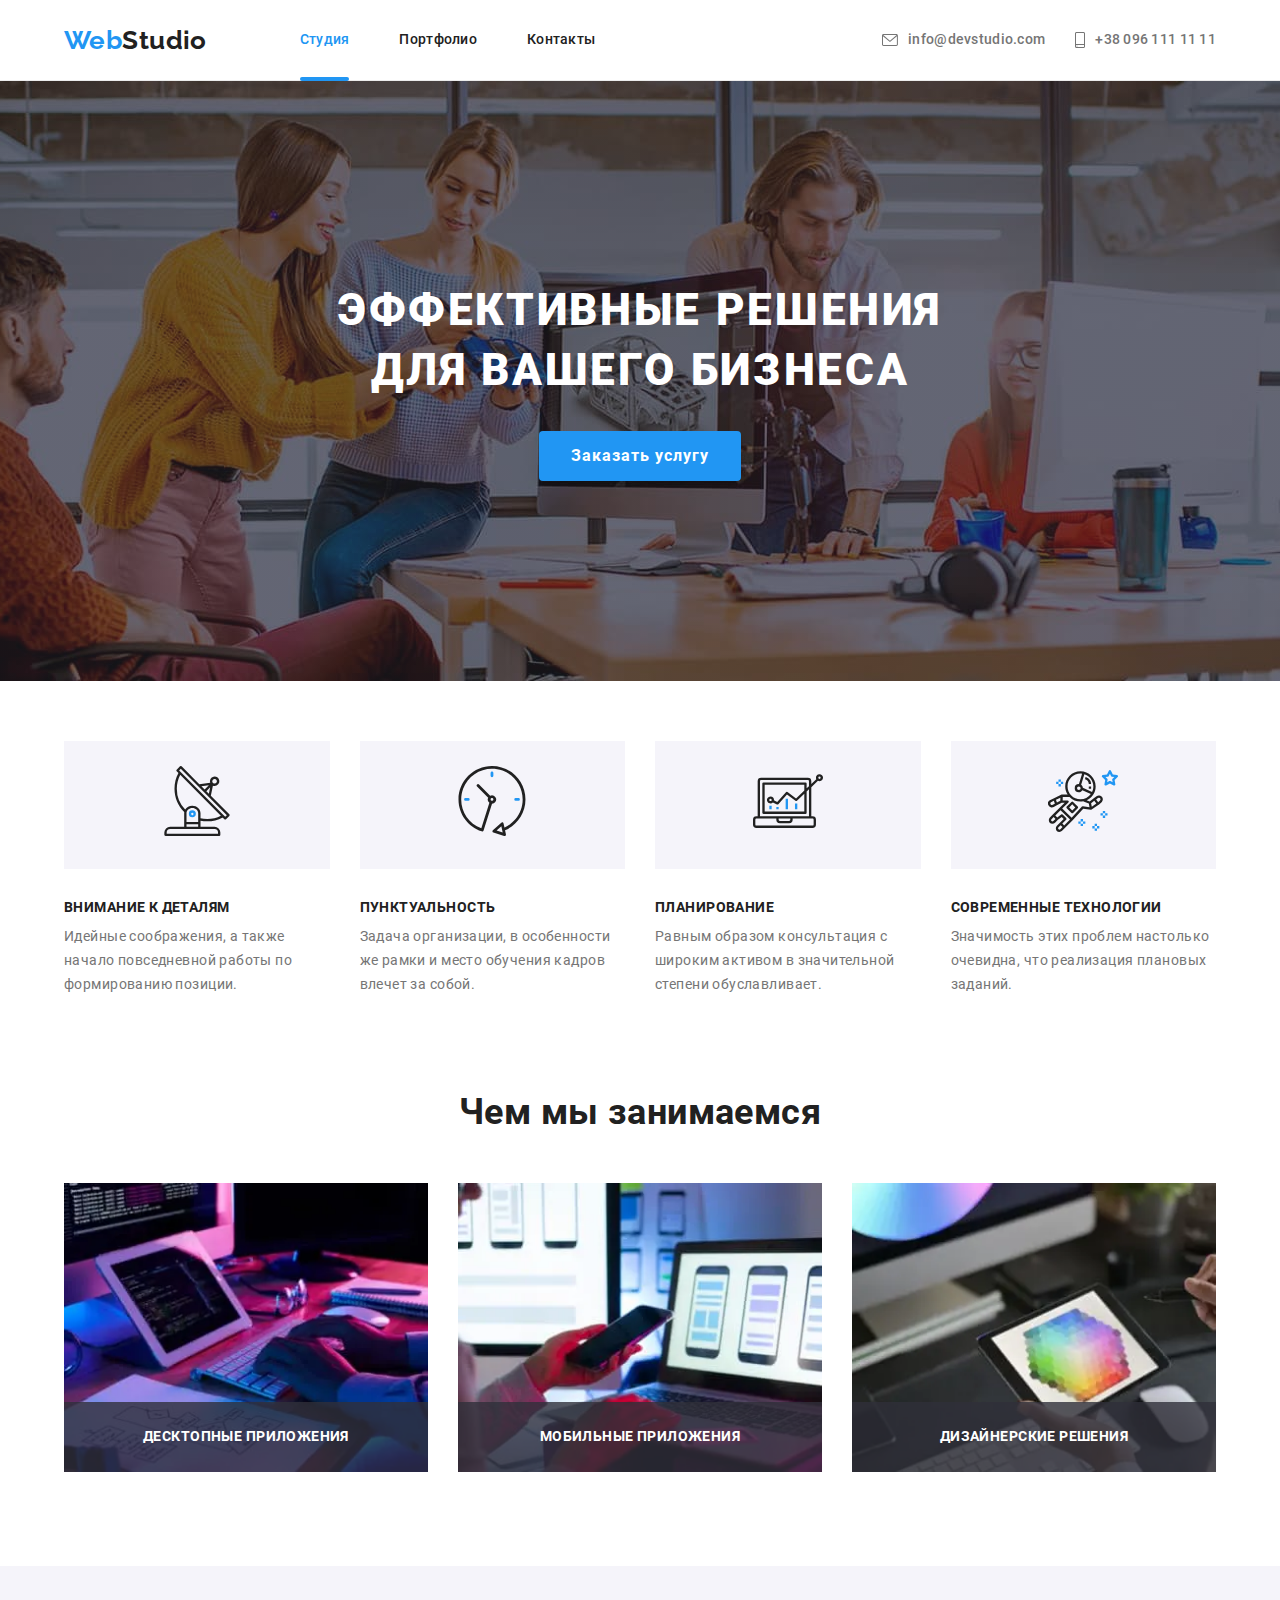
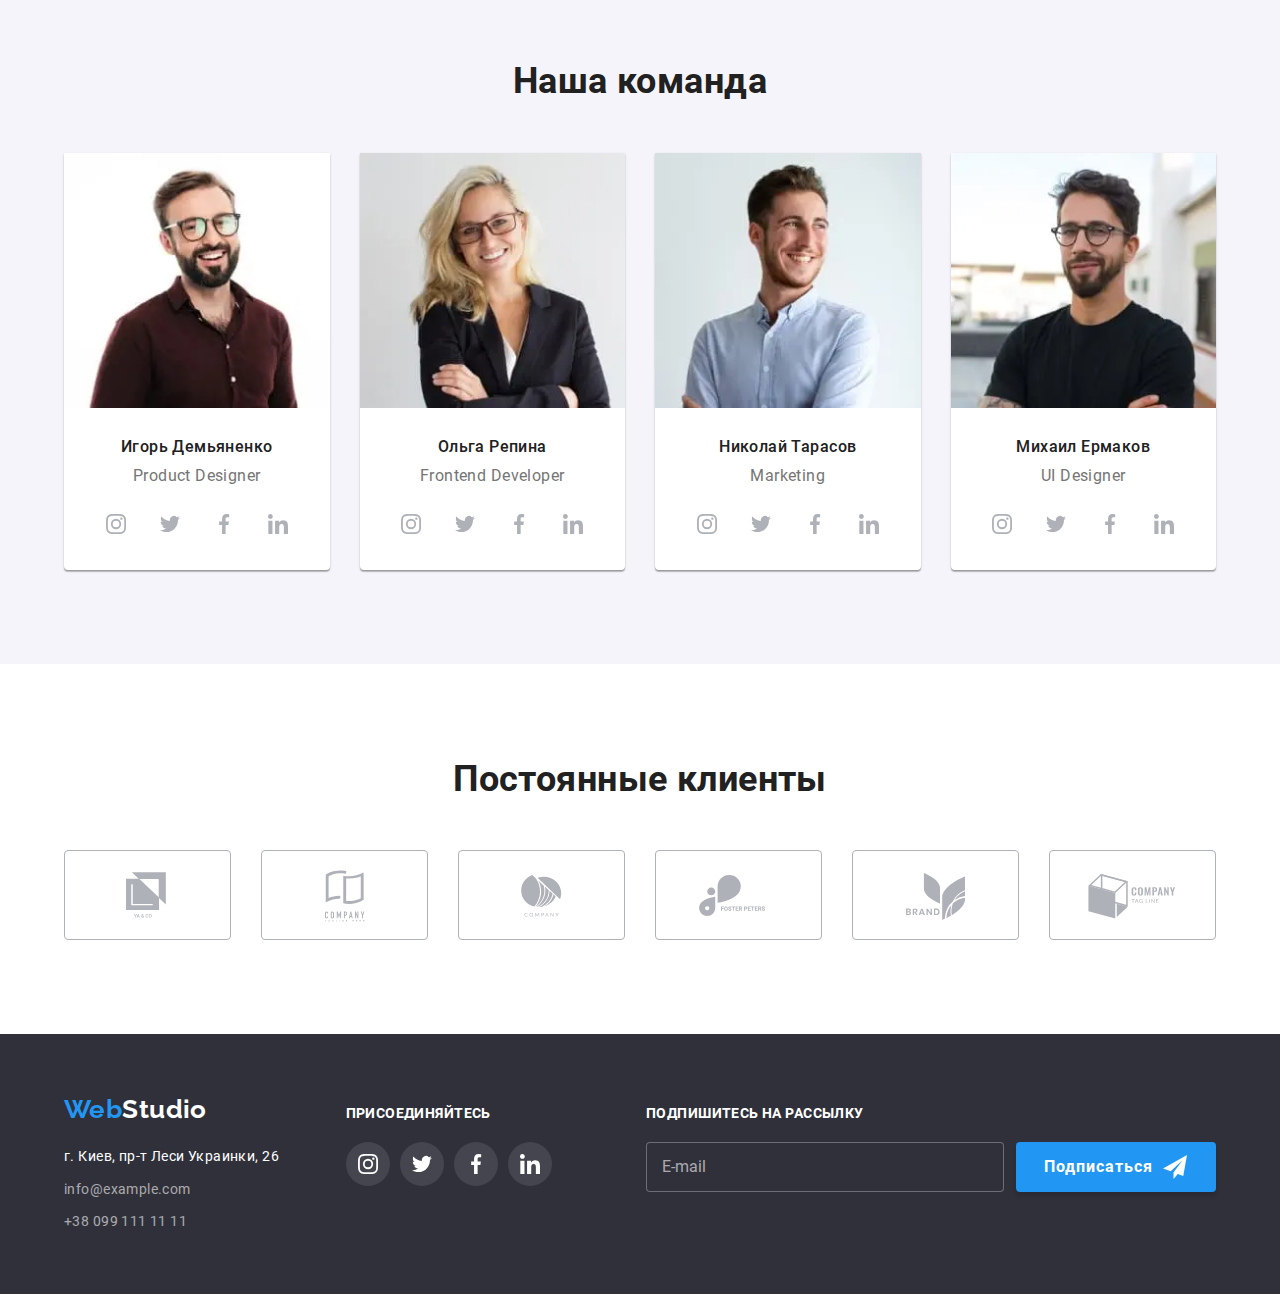
==== commit 38222327: "fix title style to bem" ====
--- a/index.html
+++ b/index.html
@@ -87,7 +87,7 @@
       <!-- Секция "Преимущества" -->
       <section class="features">
         <div class="container">
-          <h2 class="title visually-hidden">Наши преимущества</h2>
+          <h2 class="section__title visually-hidden">Наши преимущества</h2>
           <ul class="features__list">
             <li class="features__item">
               <div class="features__img">
@@ -132,7 +132,7 @@
       <!-- Секция "Чем мы занимаемся" -->
       <section class="section photos">
         <div class="container">
-          <h2 class="title">Чем мы занимаемся</h2>
+          <h2 class="section__title">Чем мы занимаемся</h2>
           <ul class="photos__list">
             <li class="photos__item">
               <div class="photos__thumb">
@@ -216,7 +216,7 @@
       <!-- Секция "Наша команда" -->
       <section class="section team">
         <div class="container">
-          <h2 class="title">Наша команда</h2>
+          <h2 class="section__title">Наша команда</h2>
           <ul class="team__list">
             <li class="team__item">
               <picture>
@@ -502,7 +502,7 @@
       <!-- Секция Постоянные клиенты -->
       <section class="section clients">
         <div class="container">
-          <h2 class="title">Постоянные клиенты</h2>
+          <h2 class="section__title">Постоянные клиенты</h2>
           <ul class="clients__list">
             <li class="clients__item">
               <a href="#" class="clients__link" aria-label="Company site-1">
--- a/css/main.min.css
+++ b/css/main.min.css
@@ -1,2 +1,2 @@
-.features__list,.photos__list,.team__list,.social,.clients__list,.menu,.contacts,.adress__list,.networks__list{padding:0;margin:0;list-style:none}@font-face{font-family:"Raleway";src:local("Raleway"),url("../fonts/Raleway-Bold.ttf") format("truetype");font-weight:700;font-style:normal;font-display:fallback}@font-face{font-family:"Roboto";src:local("Roboto"),url("../fonts/Roboto-Regular.ttf") format("truetype");font-weight:400;font-style:normal;font-display:fallback}@font-face{font-family:"Roboto";src:local("Roboto"),url("../fonts/Roboto-Medium.ttf") format("truetype");font-weight:500;font-style:normal;font-display:fallback}@font-face{font-family:"Roboto";src:local("Roboto"),url("../fonts/Roboto-Bold.ttf") format("truetype");font-weight:700;font-style:normal;font-display:fallback}@font-face{font-family:"Roboto";src:local("Roboto"),url("../fonts/Roboto-Black.ttf") format("truetype");font-weight:900;font-style:normal;font-display:fallback}/*! modern-normalize v0.7.0 | MIT License | https://github.com/sindresorhus/modern-normalize */*,::after,::before{-webkit-box-sizing:border-box;box-sizing:border-box}:root{-moz-tab-size:4;-o-tab-size:4;tab-size:4}html{line-height:1.15;-webkit-text-size-adjust:100%}body{margin:0}body{font-family:system-ui,-apple-system,'Segoe UI',Roboto,Helvetica,Arial,sans-serif,'Apple Color Emoji','Segoe UI Emoji'}hr{height:0}abbr[title]{-webkit-text-decoration:underline dotted;text-decoration:underline dotted}b,strong{font-weight:bolder}code,kbd,pre,samp{font-family:ui-monospace,SFMono-Regular,Consolas,'Liberation Mono',Menlo,monospace;font-size:1em}small{font-size:80%}sub,sup{font-size:75%;line-height:0;position:relative;vertical-align:baseline}sub{bottom:-.25em}sup{top:-.5em}button,input,optgroup,select,textarea{font-family:inherit;font-size:100%;line-height:1.15;margin:0}button,select{text-transform:none}[type=button],[type=reset],[type=submit],button{-webkit-appearance:button}[type=button]::-moz-focus-inner,[type=reset]::-moz-focus-inner,[type=submit]::-moz-focus-inner,button::-moz-focus-inner{border-style:none;padding:0}[type=button]:-moz-focusring,[type=reset]:-moz-focusring,[type=submit]:-moz-focusring,button:-moz-focusring{outline:1px dotted ButtonText}legend{padding:0}progress{vertical-align:baseline}[type=number]::-webkit-inner-spin-button,[type=number]::-webkit-outer-spin-button{height:auto}[type=search]{-webkit-appearance:textfield;outline-offset:-2px}[type=search]::-webkit-search-decoration{-webkit-appearance:none}::-webkit-file-upload-button{-webkit-appearance:button;font:inherit}summary{display:list-item}body{background-color:#fff;color:#757575;font-family:Roboto,sans-serif;letter-spacing:0.03em;font-size:14px;line-height:1.71;overflow-x:hidden}body.modal-open{overflow:hidden}@media screen and (max-width: 767px){body{padding-top:60px}}img{display:block;max-width:100%;height:auto}.visually-hidden{position:absolute;width:1px;height:1px;margin:-1px;border:0;padding:0;clip:rect(0 0 0 0);overflow:hidden}.header{border-bottom:1px solid #ececec}@media screen and (max-width: 767px){.header{position:fixed;top:0;width:100%;background-color:#fff;z-index:1}}@media screen and (max-width: 767px){.main-nav{display:-webkit-box;display:-ms-flexbox;display:flex;-webkit-box-pack:justify;-ms-flex-pack:justify;justify-content:space-between;-webkit-box-align:center;-ms-flex-align:center;align-items:center;height:60px}}@media screen and (min-width: 768px){.main-nav{display:-webkit-box;display:-ms-flexbox;display:flex;-webkit-box-pack:justify;-ms-flex-pack:justify;justify-content:space-between;-webkit-box-align:center;-ms-flex-align:center;align-items:center}}.hero{max-width:1600px;min-height:400px;margin-left:auto;margin-right:auto;background-color:#2f303a;background-image:-webkit-gradient(linear, left top, right top, from(rgba(47,48,58,0.4)), to(rgba(47,48,58,0.4))),url(../images/mobile/hero-480@1x.jpg);background-image:linear-gradient(to right, rgba(47,48,58,0.4), rgba(47,48,58,0.4)),url(../images/mobile/hero-480@1x.jpg);background-repeat:no-repeat;background-size:cover;background-position:center}@media screen and (min-device-pixel-ratio: 2), screen and (-webkit-min-device-pixel-ratio: 2), screen and (min-resolution: 192dpi), screen and (min-resolution: 2dppx){.hero{background-image:-webkit-gradient(linear, left top, right top, from(rgba(47,48,58,0.4)), to(rgba(47,48,58,0.4))),url(../images/mobile/hero-480@2x.jpg);background-image:linear-gradient(to right, rgba(47,48,58,0.4), rgba(47,48,58,0.4)),url(../images/mobile/hero-480@2x.jpg)}}@media screen and (min-width: 768px) and (max-width: 1199px){.hero{background-image:-webkit-gradient(linear, left top, right top, from(rgba(47,48,58,0.4)), to(rgba(47,48,58,0.4))),url(../images/tablet/hero-768@1x.jpg);background-image:linear-gradient(to right, rgba(47,48,58,0.4), rgba(47,48,58,0.4)),url(../images/tablet/hero-768@1x.jpg)}}@media screen and (min-width: 768px) and (max-width: 1199px) and (min-device-pixel-ratio: 2), screen and (min-width: 768px) and (max-width: 1199px) and (-webkit-min-device-pixel-ratio: 2), screen and (min-width: 768px) and (max-width: 1199px) and (min-resolution: 192dpi), screen and (min-width: 768px) and (max-width: 1199px) and (min-resolution: 2dppx){.hero{background-image:-webkit-gradient(linear, left top, right top, from(rgba(47,48,58,0.4)), to(rgba(47,48,58,0.4))),url(../images/tablet/hero-768@2x.jpg);background-image:linear-gradient(to right, rgba(47,48,58,0.4), rgba(47,48,58,0.4)),url(../images/tablet/hero-768@2x.jpg)}}@media screen and (min-width: 1200px){.hero{min-height:600px;background-image:-webkit-gradient(linear, left top, right top, from(rgba(47,48,58,0.4)), to(rgba(47,48,58,0.4))),url(../images/desktop/hero-1200@1x.jpg);background-image:linear-gradient(to right, rgba(47,48,58,0.4), rgba(47,48,58,0.4)),url(../images/desktop/hero-1200@1x.jpg)}}@media screen and (min-width: 1200px) and (min-device-pixel-ratio: 2), screen and (min-width: 1200px) and (-webkit-min-device-pixel-ratio: 2), screen and (min-width: 1200px) and (min-resolution: 192dpi), screen and (min-width: 1200px) and (min-resolution: 2dppx){.hero{background-image:-webkit-gradient(linear, left top, right top, from(rgba(47,48,58,0.4)), to(rgba(47,48,58,0.4))),url(../images/desktop/hero-1200@2x.jpg);background-image:linear-gradient(to right, rgba(47,48,58,0.4), rgba(47,48,58,0.4)),url(../images/desktop/hero-1200@2x.jpg)}}.hero__content{max-width:360px;padding:118px 0;margin-right:auto;margin-left:auto;text-align:center}@media screen and (min-width: 1200px){.hero__content{max-width:696px;padding:200px 0}}.hero__title{margin-top:0;margin-bottom:30px;color:#fff;font-weight:900;font-size:26px;line-height:1.62;letter-spacing:0.06em;text-transform:uppercase}@media screen and (min-width: 1200px){.hero__title{font-weight:900;font-size:44px;line-height:1.36}}.hero__btn{padding:10px 32px}.features{padding-top:60px}@media screen and (max-width: 1199px){.features{padding-bottom:60px}}@media screen and (min-width: 768px){.features__list{display:-webkit-box;display:-ms-flexbox;display:flex;-ms-flex-wrap:wrap;flex-wrap:wrap}}@media screen and (min-width: 1200px){.features__list{display:-webkit-box;display:-ms-flexbox;display:flex}}@media screen and (max-width: 767px){.features__item:not(:last-child){margin-bottom:30px}}@media screen and (min-width: 768px) and (max-width: 1199px){.features__item{width:calc((100% - 1 * 30px) / 2)}.features__item:not(:nth-last-child(-n+2)){margin-bottom:30px}.features__item:not(:nth-child(2n)){margin-right:30px}}@media screen and (min-width: 1200px){.features__item{width:calc((100% - 90px) / 4)}.features__item:not(:last-child){margin-right:30px}}.features__img{margin-bottom:30px;padding:25px;background-color:#f5f4fa;text-align:center}.features__icon{width:70px;height:70px}.features__title{margin-top:0;margin-bottom:10px;color:#212121;font-weight:700;font-size:14px;line-height:1.17;text-align:center;text-transform:uppercase}@media screen and (min-width: 768px){.features__title{text-align:left}}.features__text{margin-top:0;margin-bottom:0}@media screen and (max-width: 1199px){.photos{display:none}}.photos__list{display:-webkit-box;display:-ms-flexbox;display:flex}.photos__item{width:calc((100% - 60px) / 3);background-color:#757575}.photos__item:not(:last-child){margin-right:30px}.photos__thumb{position:relative}.photos__text{position:absolute;bottom:0;left:50%;-webkit-transform:translate(-50%, 0);transform:translate(-50%, 0);width:370px;height:70px;margin:0;padding-top:27px;padding-bottom:27px;background-color:rgba(47,48,58,0.8);color:#fff;font-weight:700;font-size:14px;line-height:1.14;text-align:center;text-transform:uppercase}.team{background-color:#f5f4fa}@media screen and (min-width: 768px) and (max-width: 1199px){.team__list{display:-webkit-box;display:-ms-flexbox;display:flex;-ms-flex-wrap:wrap;flex-wrap:wrap}}@media screen and (min-width: 1200px){.team__list{display:-webkit-box;display:-ms-flexbox;display:flex}}.team__item{border-bottom-right-radius:4px;border-bottom-left-radius:4px;background-color:#fff;-webkit-box-shadow:0px 1px 3px rgba(0,0,0,0.12),0px 1px 1px rgba(0,0,0,0.14),0px 2px 1px rgba(0,0,0,0.2);box-shadow:0px 1px 3px rgba(0,0,0,0.12),0px 1px 1px rgba(0,0,0,0.14),0px 2px 1px rgba(0,0,0,0.2)}@media screen and (max-width: 767px){.team__item:not(:last-child){margin-bottom:30px}}@media screen and (min-width: 768px) and (max-width: 1199px){.team__item{width:calc((100% - 1 * 30px) / 2)}.team__item:not(:nth-last-child(-n+2)){margin-bottom:30px}.team__item:not(:nth-child(2n)){margin-right:30px}}@media screen and (min-width: 1200px){.team__item:not(:last-child){margin-right:30px}}.team__content{padding-top:30px;padding-bottom:24px;text-align:center}.team__name{margin-top:0;margin-bottom:10px;color:#212121;font-weight:500;font-size:16px;line-height:1.18}.team__text{margin-top:0;margin-bottom:16px;font-size:16px;line-height:1.18}.social{display:-webkit-box;display:-ms-flexbox;display:flex;-webkit-box-pack:center;-ms-flex-pack:center;justify-content:center}.social__item:not(:last-child){margin-right:10px}.social__link:hover .social__icon,.social__link:focus .social__icon{fill:#fff}.clients__list{display:-webkit-box;display:-ms-flexbox;display:flex}@media screen and (max-width: 1199px){.clients__list{-ms-flex-wrap:wrap;flex-wrap:wrap}}@media screen and (min-width: 1200px){.clients__list{-webkit-box-pack:center;-ms-flex-pack:center;justify-content:center;-ms-flex-wrap:nowrap;flex-wrap:nowrap}}.clients__item{height:90px;border:1px solid #afb1b8;border-radius:4px;-webkit-transition:border-color 250ms cubic-bezier(0.4, 0, 0.2, 1);transition:border-color 250ms cubic-bezier(0.4, 0, 0.2, 1)}.clients__item:hover,.clients__item:focus{border-color:#2196f3}@media screen and (max-width: 767px){.clients__item{width:calc((100% - 1 * 30px) / 2)}.clients__item:not(:nth-last-child(-n+2)){margin-bottom:30px}.clients__item:not(:nth-child(2n)){margin-right:30px}}@media screen and (min-width: 768px) and (max-width: 1199px){.clients__item{width:calc((100% - 2 * 30px) / 3)}.clients__item:not(:nth-last-child(-n+3)){margin-bottom:30px}.clients__item:not(:nth-child(3n)){margin-right:30px}}@media screen and (min-width: 1200px){.clients__item{width:calc((100% - 5 * 30px) / 6)}.clients__item:not(:last-child){margin-right:30px}}.clients__link{display:-webkit-box;display:-ms-flexbox;display:flex;-webkit-box-pack:center;-ms-flex-pack:center;justify-content:center;-webkit-box-align:center;-ms-flex-align:center;align-items:center;width:auto;height:90px}.clients__icon{fill:#afb1b8;-webkit-transition:fill 250ms cubic-bezier(0.4, 0, 0.2, 1);transition:fill 250ms cubic-bezier(0.4, 0, 0.2, 1)}.clients__link:hover .clients__icon,.clients__link:focus .clients__icon{fill:#2196f3}.footer{padding:60px 0;background-color:#2f303a;color:#fff}@media screen and (min-width: 768px) and (max-width: 1199px){.footer-blocks{display:-webkit-box;display:-ms-flexbox;display:flex;-ms-flex-wrap:wrap;flex-wrap:wrap;-ms-flex-pack:distribute;justify-content:space-around}}@media screen and (max-width: 1199px){.footer-blocks{text-align:center}}@media screen and (min-width: 1200px){.footer-blocks{display:-webkit-box;display:-ms-flexbox;display:flex;-webkit-box-pack:justify;-ms-flex-pack:justify;justify-content:space-between;-webkit-box-align:baseline;-ms-flex-align:baseline;align-items:baseline}}.container{width:100%;margin-left:auto;margin-right:auto;padding:0 15px}@media screen and (min-width: 480px) and (max-width: 767px){.container{width:calc(480px - 15px)}}@media screen and (min-width: 768px) and (max-width: 1199px){.container{width:calc(768px - 15px)}}@media screen and (min-width: 1200px){.container{width:calc(1200px - 15px)}}@media screen and (max-width: 1199px){.section{padding-top:60px;padding-bottom:60px}}@media screen and (min-width: 1200px){.section{padding-top:94px;padding-bottom:94px}}.title{margin-top:0;margin-bottom:30px;color:#212121;font-weight:700;font-size:28px;line-height:1.17;text-align:center}@media screen and (min-width: 1200px){.title{font-weight:700;font-size:36px;line-height:1.17;margin-bottom:50px}}.btn{min-width:200px;height:50px;border:0px solid transparent;border-radius:4px;background-color:#2196f3;-webkit-box-shadow:0px 4px 4px rgba(0,0,0,0.15);box-shadow:0px 4px 4px rgba(0,0,0,0.15);color:#fff;font-weight:700;font-size:16px;line-height:1.87;letter-spacing:0.06em;-webkit-transform:scale(1);transform:scale(1);-webkit-transition:-webkit-transform 250ms cubic-bezier(0.4, 0, 0.2, 1);transition:-webkit-transform 250ms cubic-bezier(0.4, 0, 0.2, 1);transition:transform 250ms cubic-bezier(0.4, 0, 0.2, 1);transition:transform 250ms cubic-bezier(0.4, 0, 0.2, 1), -webkit-transform 250ms cubic-bezier(0.4, 0, 0.2, 1);cursor:pointer}.btn:hover:enabled,.btn:focus:enabled{-webkit-transform:scale(0.93);transform:scale(0.93)}.btn:disabled{background-color:gray}.logo{font-family:Raleway,sans-serif;font-weight:700;font-size:24px;line-height:1.16;text-decoration:none}.logo__text{color:#2196f3}@media screen and (min-width: 1200px){.logo{font-weight:700;font-size:26px;line-height:1.19}}.header__logo{color:#212121}.mobile-button{display:-webkit-inline-box;display:-ms-inline-flexbox;display:inline-flex;margin:0;padding:0;border:0;background-color:transparent}.mobile-button .icon-cross{display:none}.mobile-button.is-open .icon-cross{display:block}.mobile-button.is-open .icon-menu{display:none}.mobile-button:hover .mobile-button__icon,.mobile-button:focus .mobile-button__icon,.mobile-button:active .mobile-button__icon{fill:#2196f3}@media screen and (min-width: 768px){.mobile-button{display:none}}.menu-container.is-open{display:block}@media screen and (max-width: 767px){.menu-container{display:none;position:absolute;top:100%;left:0;width:100%;padding:60px 0;background-color:#fff;-webkit-box-shadow:0px 4px 8px rgba(0,0,0,0.04),0px 2px 4px rgba(0,0,0,0.08),0px 1px 3px rgba(0,0,0,0.16);box-shadow:0px 4px 8px rgba(0,0,0,0.04),0px 2px 4px rgba(0,0,0,0.08),0px 1px 3px rgba(0,0,0,0.16);text-align:center;z-index:1}}@media screen and (min-width: 768px){.menu-container{display:-webkit-box;display:-ms-flexbox;display:flex;-webkit-box-align:center;-ms-flex-align:center;align-items:center;-webkit-box-flex:1;-ms-flex-positive:1;flex-grow:1}}@media screen and (max-width: 767px){.menu{margin-bottom:60px}}@media screen and (min-width: 768px) and (max-width: 1199px){.menu{display:-webkit-box;display:-ms-flexbox;display:flex;margin-left:88px}}@media screen and (min-width: 1200px){.menu{display:-webkit-box;display:-ms-flexbox;display:flex;margin-left:93px}}@media screen and (max-width: 767px){.menu__item:not(:last-child){margin-bottom:40px}}@media screen and (min-width: 768px){.menu__item:not(:last-child){margin-right:50px}}.menu__link{position:relative;color:#212121;font-weight:500;font-size:14px;line-height:1.14;letter-spacing:0.02em;text-decoration:none;-webkit-transition:color 250ms cubic-bezier(0.4, 0, 0.2, 1);transition:color 250ms cubic-bezier(0.4, 0, 0.2, 1)}.menu__link:hover,.menu__link:focus{color:#2196f3}.menu__link--current{color:#2196f3}.menu__link--current::after{content:"";position:absolute;bottom:-1px;left:0;display:block;width:100%;height:4px;border-radius:2px;background-color:#2196f3}@media screen and (max-width: 767px){.menu__link{padding-top:8px;padding-bottom:8px;font-weight:500;font-size:18px;line-height:1.16}}@media screen and (min-width: 768px){.menu__link{display:block;padding-top:32px;padding-bottom:32px}}@media screen and (min-width: 768px) and (max-width: 1199px){.contacts{margin-left:auto}}@media screen and (min-width: 1200px){.contacts{display:-webkit-box;display:-ms-flexbox;display:flex;-webkit-box-align:center;-ms-flex-align:center;align-items:center;margin-left:auto}}@media screen and (max-width: 767px){.contacts__item:not(:last-child){margin-bottom:16px}}@media screen and (min-width: 768px) and (max-width: 1199px){.contacts__item:not(:last-child){margin-bottom:10px}}@media screen and (min-width: 1200px){.contacts__item:not(:last-child){margin-right:30px}}.contacts__link{color:#757575;font-weight:500;font-size:18px;line-height:1.16;letter-spacing:0.02em;text-decoration:none;-webkit-transition:color 250ms cubic-bezier(0.4, 0, 0.2, 1);transition:color 250ms cubic-bezier(0.4, 0, 0.2, 1)}.contacts__link:hover,.contacts__link:focus{color:#2196f3}@media screen and (min-width: 767px){.contacts__link{font-weight:500;font-size:14px;line-height:1.14}}.contacts__icon{display:-webkit-box;display:-ms-flexbox;display:flex;-webkit-box-align:center;-ms-flex-align:center;align-items:center}@media screen and (max-width: 767px){.contacts__icon{-webkit-box-pack:center;-ms-flex-pack:center;justify-content:center}}.contacts__mail{width:16px;height:12px;margin-right:10px;fill:currentColor}@media screen and (min-width: 768px) and (max-width: 1199px){.contacts__mail{margin-right:8px}}.contacts__phone{margin-right:10px;width:10px;height:16px;fill:currentColor}@media screen and (min-width: 768px) and (max-width: 1199px){.contacts__phone{margin-right:8px}}.media-link{display:-webkit-box;display:-ms-flexbox;display:flex;-webkit-box-pack:center;-ms-flex-pack:center;justify-content:center;-webkit-box-align:center;-ms-flex-align:center;align-items:center;width:44px;height:44px;border-radius:50%;-webkit-transition:background-color 250ms cubic-bezier(0.4, 0, 0.2, 1);transition:background-color 250ms cubic-bezier(0.4, 0, 0.2, 1)}.media-link:hover,.media-link:focus{background-color:#2196f3}.media-icon{width:20px;height:20px;fill:#afb1b8;-webkit-transition:fill 250ms cubic-bezier(0.4, 0, 0.2, 1);transition:fill 250ms cubic-bezier(0.4, 0, 0.2, 1)}@media screen and (max-width: 1199px){.address-block{margin-bottom:60px;text-align:center}}@media screen and (min-width: 1200px){.address-block{margin-right:70px}}.footer__logo{display:inline-block;margin-bottom:20px;color:#fff}.adress{font-style:normal}@media screen and (min-width: 1200px){.adress{display:-webkit-box;display:-ms-flexbox;display:flex;-webkit-box-orient:vertical;-webkit-box-direction:normal;-ms-flex-direction:column;flex-direction:column}}.adress__map{margin-top:0}@media screen and (min-width: 1200px){.adress__map{margin-bottom:9px}}.adress__item:not(:last-child){margin-bottom:8px}.adress__link{color:rgba(255,255,255,0.6);text-decoration:none;-webkit-transition:color 250ms cubic-bezier(0.4, 0, 0.2, 1);transition:color 250ms cubic-bezier(0.4, 0, 0.2, 1)}.adress__link:hover,.adress__link:focus{color:#2196f3}@media screen and (max-width: 1199px){.networks{margin-bottom:60px}}@media screen and (min-width: 1200px){.networks{margin-right:93px}}.networks__title{display:inline-block;margin-bottom:20px;line-height:1.14;text-transform:uppercase}.networks__list{display:-webkit-box;display:-ms-flexbox;display:flex}@media screen and (max-width: 767px){.networks__list{-webkit-box-pack:center;-ms-flex-pack:center;justify-content:center}}.networks__item:not(:last-child){margin-right:10px}.networks__link{background-color:rgba(255,255,255,0.1)}.networks__icon{fill:#fff}.networks__link:hover .networks__icon,.networks__link:focus .networks__icon{fill:#f5f4fa}@media screen and (min-width: 768px){.subscribe__field{display:-webkit-box;display:-ms-flexbox;display:flex;-webkit-box-align:center;-ms-flex-align:center;align-items:center}}@media screen and (min-width: 768px) and (max-width: 1199px){.subscribe__field{-webkit-box-orient:vertical;-webkit-box-direction:normal;-ms-flex-direction:column;flex-direction:column}}.subscribe__input{padding:15px;border:1px solid rgba(255,255,255,0.3);border-radius:4px;background-color:#2f303a;font-size:16px;line-height:1.25;color:rgba(255,255,255,0.6);-webkit-transition:all 250ms cubic-bezier(0.4, 0, 0.2, 1);transition:all 250ms cubic-bezier(0.4, 0, 0.2, 1)}.subscribe__input::-webkit-input-placeholder{font-size:16px;line-height:1.25;color:rgba(255,255,255,0.6)}.subscribe__input:-ms-input-placeholder{font-size:16px;line-height:1.25;color:rgba(255,255,255,0.6)}.subscribe__input::-ms-input-placeholder{font-size:16px;line-height:1.25;color:rgba(255,255,255,0.6)}.subscribe__input::placeholder{font-size:16px;line-height:1.25;color:rgba(255,255,255,0.6)}.subscribe__input:focus{outline:transparent;border:1px solid currentColor}.subscribe__input:not(:placeholder-shown):focus:valid{color:green;border-color:green}.subscribe__input:not(:placeholder-shown):focus:invalid{color:tomato;border-color:tomato}@media screen and (max-width: 767px){.subscribe__input{width:100%;margin-bottom:20px}}@media screen and (min-width: 768px) and (max-width: 1199px){.subscribe__input{width:450px;margin-bottom:20px}}@media screen and (min-width: 1200px){.subscribe__input{width:358px;height:50px;margin-right:12px}}.subscribe__btn{display:-webkit-box;display:-ms-flexbox;display:flex;-webkit-box-align:center;-ms-flex-align:center;align-items:center;padding:10px 28px}@media screen and (max-width: 767px){.subscribe__btn{margin-left:auto;margin-right:auto}}.subscribe__icon{width:24px;height:24px;margin-left:10px}.backdrop{position:fixed;top:0;left:0;width:100%;height:100%;background-color:rgba(0,0,0,0.2);-webkit-transition:opacity 250ms cubic-bezier(0.4, 0, 0.2, 1);transition:opacity 250ms cubic-bezier(0.4, 0, 0.2, 1);opacity:1}.backdrop.is-hidden{opacity:0;pointer-events:none}@media screen and (max-width: 767px){.backdrop{padding:93px 15px}}@media screen and (max-width: 1199px){.backdrop{overflow-y:scroll}}.modal{position:relative;border-radius:4px;background-color:#fff;-webkit-box-shadow:0px 1px 3px rgba(0,0,0,0.12),0px 1px 1px rgba(0,0,0,0.14),0px 2px 1px rgba(0,0,0,0.2);box-shadow:0px 1px 3px rgba(0,0,0,0.12),0px 1px 1px rgba(0,0,0,0.14),0px 2px 1px rgba(0,0,0,0.2);-webkit-transition:all 250ms cubic-bezier(0.4, 0, 0.2, 1);transition:all 250ms cubic-bezier(0.4, 0, 0.2, 1)}.backdrop.is-hidden .modal{-webkit-transform:translate(-50%, -50%) scale(0.5);transform:translate(-50%, -50%) scale(0.5)}@media screen and (max-width: 767px){.backdrop.is-hidden .modal{-webkit-transform:scale(0.5);transform:scale(0.5)}}@media screen and (min-width: 768px){.modal{position:absolute;top:50%;left:50%;width:450px;height:auto;-webkit-transform:translate(-50%, -25%) scale(1);transform:translate(-50%, -25%) scale(1)}}@media screen and (min-width: 1200px){.modal{top:50%;width:528px;-webkit-transform:translate(-50%, -50%) scale(1);transform:translate(-50%, -50%) scale(1)}}.modal__close-btn{position:absolute;top:8px;right:8px;display:-webkit-box;display:-ms-flexbox;display:flex;-webkit-box-pack:center;-ms-flex-pack:center;justify-content:center;-webkit-box-align:center;-ms-flex-align:center;align-items:center;width:30px;height:30px;padding:6px;border-radius:50%;border:1px solid rgba(0,0,0,0.1);background-color:#fff;cursor:pointer}.modal__close-icon{width:18px;height:18px;fill:#000000;-webkit-transition:fill 250ms cubic-bezier(0.4, 0, 0.2, 1);transition:fill 250ms cubic-bezier(0.4, 0, 0.2, 1)}.modal__close-btn:hover .modal__close-icon,.modal__close-btn:focus .modal__close-icon{fill:#2196f3}.callback-form{width:100%;padding:40px}.callback__title{display:block;margin-bottom:12px;color:#212121;font-weight:700;font-size:20px;line-height:1.15;text-align:center}.callback__group{display:-webkit-box;display:-ms-flexbox;display:flex;-webkit-box-orient:vertical;-webkit-box-direction:normal;-ms-flex-direction:column;flex-direction:column;margin-bottom:10px}@media screen and (max-width: 767px){.callback__group:focus-within{color:#2196f3}}.callback__label{margin-bottom:4px;font-size:12px;line-height:1.16;letter-spacing:0.01em}.callback__area{position:relative}.callback__input{width:100%;padding:11px 11px 11px 42px;border:1px solid rgba(33,33,33,0.2);border-radius:4px;-webkit-transition:all 250ms cubic-bezier(0.4, 0, 0.2, 1);transition:all 250ms cubic-bezier(0.4, 0, 0.2, 1);cursor:pointer}.callback__input:focus{outline:transparent;border:1px solid #2196f3}.callback__input:not(:placeholder-shown):focus:valid{color:#2196f3;border-color:#2196f3}.callback__input:not(:placeholder-shown):focus:invalid{color:tomato;border-color:tomato}.callback__icon{position:absolute;top:50%;left:12px;width:18px;height:18px;-webkit-transform:translateY(-50%);transform:translateY(-50%);-webkit-transition:fill 250ms cubic-bezier(0.4, 0, 0.2, 1);transition:fill 250ms cubic-bezier(0.4, 0, 0.2, 1)}.callback__area:focus-within .callback__icon{fill:#2196f3}.callback__commit{display:-webkit-box;display:-ms-flexbox;display:flex;-webkit-box-orient:vertical;-webkit-box-direction:normal;-ms-flex-direction:column;flex-direction:column;margin-bottom:20px}@media screen and (max-width: 767px){.callback__commit:focus-within{color:#2196f3}}.callback__textarea{width:100%;padding:12px 16px;border:1px solid rgba(33,33,33,0.2);border-radius:4px;-webkit-transition:all 250ms cubic-bezier(0.4, 0, 0.2, 1);transition:all 250ms cubic-bezier(0.4, 0, 0.2, 1);resize:none;cursor:pointer}.callback__textarea::-webkit-input-placeholder{font-size:12px;line-height:1.16;letter-spacing:0.01em;color:rgba(117,117,117,0.5)}.callback__textarea:-ms-input-placeholder{font-size:12px;line-height:1.16;letter-spacing:0.01em;color:rgba(117,117,117,0.5)}.callback__textarea::-ms-input-placeholder{font-size:12px;line-height:1.16;letter-spacing:0.01em;color:rgba(117,117,117,0.5)}.callback__textarea::placeholder{font-size:12px;line-height:1.16;letter-spacing:0.01em;color:rgba(117,117,117,0.5)}.callback__textarea:focus{outline:transparent;border:1px solid #2196f3}.policy-block{display:-webkit-box;display:-ms-flexbox;display:flex;-webkit-box-align:baseline;-ms-flex-align:baseline;align-items:baseline;-webkit-box-pack:center;-ms-flex-pack:center;justify-content:center;margin-bottom:30px;cursor:pointer}.policy__icon::before{display:inline-block;content:"";width:16px;height:15px;margin-right:7px;border:2px solid #212121;border-radius:2px;vertical-align:middle;-webkit-transition:all 250ms cubic-bezier(0.4, 0, 0.2, 1);transition:all 250ms cubic-bezier(0.4, 0, 0.2, 1)}.checkbox:checked+.policy__icon::before{vertical-align:middle;border-color:#2196f3;background-color:#2196f3;background-image:url("../images/form-check.svg");background-size:contain;background-origin:border-box}@media screen and (max-width: 1199px){.policy__text{font-weight:400;font-size:12px;line-height:1.16}}.policy__link{color:#2196f3}.btn-block{text-align:center}.callback__btn{padding:10px 55px}
+.features__list,.photos__list,.team__list,.social,.clients__list,.menu,.contacts,.adress__list,.networks__list{padding:0;margin:0;list-style:none}@font-face{font-family:"Raleway";src:local("Raleway"),url("../fonts/Raleway-Bold.ttf") format("truetype");font-weight:700;font-style:normal;font-display:fallback}@font-face{font-family:"Roboto";src:local("Roboto"),url("../fonts/Roboto-Regular.ttf") format("truetype");font-weight:400;font-style:normal;font-display:fallback}@font-face{font-family:"Roboto";src:local("Roboto"),url("../fonts/Roboto-Medium.ttf") format("truetype");font-weight:500;font-style:normal;font-display:fallback}@font-face{font-family:"Roboto";src:local("Roboto"),url("../fonts/Roboto-Bold.ttf") format("truetype");font-weight:700;font-style:normal;font-display:fallback}@font-face{font-family:"Roboto";src:local("Roboto"),url("../fonts/Roboto-Black.ttf") format("truetype");font-weight:900;font-style:normal;font-display:fallback}/*! modern-normalize v0.7.0 | MIT License | https://github.com/sindresorhus/modern-normalize */*,::after,::before{-webkit-box-sizing:border-box;box-sizing:border-box}:root{-moz-tab-size:4;-o-tab-size:4;tab-size:4}html{line-height:1.15;-webkit-text-size-adjust:100%}body{margin:0}body{font-family:system-ui,-apple-system,'Segoe UI',Roboto,Helvetica,Arial,sans-serif,'Apple Color Emoji','Segoe UI Emoji'}hr{height:0}abbr[title]{-webkit-text-decoration:underline dotted;text-decoration:underline dotted}b,strong{font-weight:bolder}code,kbd,pre,samp{font-family:ui-monospace,SFMono-Regular,Consolas,'Liberation Mono',Menlo,monospace;font-size:1em}small{font-size:80%}sub,sup{font-size:75%;line-height:0;position:relative;vertical-align:baseline}sub{bottom:-.25em}sup{top:-.5em}button,input,optgroup,select,textarea{font-family:inherit;font-size:100%;line-height:1.15;margin:0}button,select{text-transform:none}[type=button],[type=reset],[type=submit],button{-webkit-appearance:button}[type=button]::-moz-focus-inner,[type=reset]::-moz-focus-inner,[type=submit]::-moz-focus-inner,button::-moz-focus-inner{border-style:none;padding:0}[type=button]:-moz-focusring,[type=reset]:-moz-focusring,[type=submit]:-moz-focusring,button:-moz-focusring{outline:1px dotted ButtonText}legend{padding:0}progress{vertical-align:baseline}[type=number]::-webkit-inner-spin-button,[type=number]::-webkit-outer-spin-button{height:auto}[type=search]{-webkit-appearance:textfield;outline-offset:-2px}[type=search]::-webkit-search-decoration{-webkit-appearance:none}::-webkit-file-upload-button{-webkit-appearance:button;font:inherit}summary{display:list-item}body{background-color:#fff;color:#757575;font-family:Roboto,sans-serif;letter-spacing:0.03em;font-size:14px;line-height:1.71}body.modal-open{overflow:hidden}@media screen and (max-width: 767px){body{padding-top:60px}}img{display:block;max-width:100%;height:auto}.visually-hidden{position:absolute;width:1px;height:1px;margin:-1px;border:0;padding:0;clip:rect(0 0 0 0);overflow:hidden}.header{border-bottom:1px solid #ececec}@media screen and (max-width: 767px){.header{position:fixed;top:0;width:100%;background-color:#fff;z-index:1}}@media screen and (max-width: 767px){.main-nav{display:-webkit-box;display:-ms-flexbox;display:flex;-webkit-box-pack:justify;-ms-flex-pack:justify;justify-content:space-between;-webkit-box-align:center;-ms-flex-align:center;align-items:center;height:60px}}@media screen and (min-width: 768px){.main-nav{display:-webkit-box;display:-ms-flexbox;display:flex;-webkit-box-pack:justify;-ms-flex-pack:justify;justify-content:space-between;-webkit-box-align:center;-ms-flex-align:center;align-items:center}}.hero{max-width:1600px;min-height:400px;margin-left:auto;margin-right:auto;background-color:#2f303a;background-image:-webkit-gradient(linear, left top, right top, from(rgba(47,48,58,0.4)), to(rgba(47,48,58,0.4))),url(../images/mobile/hero-480@1x.jpg);background-image:linear-gradient(to right, rgba(47,48,58,0.4), rgba(47,48,58,0.4)),url(../images/mobile/hero-480@1x.jpg);background-repeat:no-repeat;background-size:cover;background-position:center}@media screen and (min-device-pixel-ratio: 2), screen and (-webkit-min-device-pixel-ratio: 2), screen and (min-resolution: 192dpi), screen and (min-resolution: 2dppx){.hero{background-image:-webkit-gradient(linear, left top, right top, from(rgba(47,48,58,0.4)), to(rgba(47,48,58,0.4))),url(../images/mobile/hero-480@2x.jpg);background-image:linear-gradient(to right, rgba(47,48,58,0.4), rgba(47,48,58,0.4)),url(../images/mobile/hero-480@2x.jpg)}}@media screen and (min-width: 768px) and (max-width: 1199px){.hero{background-image:-webkit-gradient(linear, left top, right top, from(rgba(47,48,58,0.4)), to(rgba(47,48,58,0.4))),url(../images/tablet/hero-768@1x.jpg);background-image:linear-gradient(to right, rgba(47,48,58,0.4), rgba(47,48,58,0.4)),url(../images/tablet/hero-768@1x.jpg)}}@media screen and (min-width: 768px) and (max-width: 1199px) and (min-device-pixel-ratio: 2), screen and (min-width: 768px) and (max-width: 1199px) and (-webkit-min-device-pixel-ratio: 2), screen and (min-width: 768px) and (max-width: 1199px) and (min-resolution: 192dpi), screen and (min-width: 768px) and (max-width: 1199px) and (min-resolution: 2dppx){.hero{background-image:-webkit-gradient(linear, left top, right top, from(rgba(47,48,58,0.4)), to(rgba(47,48,58,0.4))),url(../images/tablet/hero-768@2x.jpg);background-image:linear-gradient(to right, rgba(47,48,58,0.4), rgba(47,48,58,0.4)),url(../images/tablet/hero-768@2x.jpg)}}@media screen and (min-width: 1200px){.hero{min-height:600px;background-image:-webkit-gradient(linear, left top, right top, from(rgba(47,48,58,0.4)), to(rgba(47,48,58,0.4))),url(../images/desktop/hero-1200@1x.jpg);background-image:linear-gradient(to right, rgba(47,48,58,0.4), rgba(47,48,58,0.4)),url(../images/desktop/hero-1200@1x.jpg)}}@media screen and (min-width: 1200px) and (min-device-pixel-ratio: 2), screen and (min-width: 1200px) and (-webkit-min-device-pixel-ratio: 2), screen and (min-width: 1200px) and (min-resolution: 192dpi), screen and (min-width: 1200px) and (min-resolution: 2dppx){.hero{background-image:-webkit-gradient(linear, left top, right top, from(rgba(47,48,58,0.4)), to(rgba(47,48,58,0.4))),url(../images/desktop/hero-1200@2x.jpg);background-image:linear-gradient(to right, rgba(47,48,58,0.4), rgba(47,48,58,0.4)),url(../images/desktop/hero-1200@2x.jpg)}}.hero__content{max-width:360px;padding:118px 0;margin-right:auto;margin-left:auto;text-align:center}@media screen and (min-width: 1200px){.hero__content{max-width:696px;padding:200px 0}}.hero__title{margin-top:0;margin-bottom:30px;color:#fff;font-weight:900;font-size:26px;line-height:1.62;letter-spacing:0.06em;text-transform:uppercase}@media screen and (min-width: 1200px){.hero__title{font-weight:900;font-size:44px;line-height:1.36}}.hero__btn{padding:10px 32px}.features{padding-top:60px}@media screen and (max-width: 1199px){.features{padding-bottom:60px}}@media screen and (min-width: 768px){.features__list{display:-webkit-box;display:-ms-flexbox;display:flex;-ms-flex-wrap:wrap;flex-wrap:wrap}}@media screen and (min-width: 1200px){.features__list{display:-webkit-box;display:-ms-flexbox;display:flex}}@media screen and (max-width: 767px){.features__item:not(:last-child){margin-bottom:30px}}@media screen and (min-width: 768px) and (max-width: 1199px){.features__item{width:calc((100% - 1 * 30px) / 2)}.features__item:not(:nth-last-child(-n+2)){margin-bottom:30px}.features__item:not(:nth-child(2n)){margin-right:30px}}@media screen and (min-width: 1200px){.features__item{width:calc((100% - 90px) / 4)}.features__item:not(:last-child){margin-right:30px}}.features__img{margin-bottom:30px;padding:25px;background-color:#f5f4fa;text-align:center}.features__icon{width:70px;height:70px}.features__title{margin-top:0;margin-bottom:10px;color:#212121;font-weight:700;font-size:14px;line-height:1.17;text-align:center;text-transform:uppercase}@media screen and (min-width: 768px){.features__title{text-align:left}}.features__text{margin-top:0;margin-bottom:0}@media screen and (max-width: 1199px){.photos{display:none}}.photos__list{display:-webkit-box;display:-ms-flexbox;display:flex}.photos__item{width:calc((100% - 60px) / 3);background-color:#757575}.photos__item:not(:last-child){margin-right:30px}.photos__thumb{position:relative}.photos__text{position:absolute;bottom:0;left:50%;-webkit-transform:translate(-50%, 0);transform:translate(-50%, 0);width:100%;height:70px;margin:0;padding-top:27px;padding-bottom:27px;background-color:rgba(47,48,58,0.8);color:#fff;font-weight:700;font-size:14px;line-height:1.14;text-align:center;text-transform:uppercase}.team{background-color:#f5f4fa}@media screen and (min-width: 768px) and (max-width: 1199px){.team__list{display:-webkit-box;display:-ms-flexbox;display:flex;-ms-flex-wrap:wrap;flex-wrap:wrap}}@media screen and (min-width: 1200px){.team__list{display:-webkit-box;display:-ms-flexbox;display:flex}}.team__item{border-bottom-right-radius:4px;border-bottom-left-radius:4px;background-color:#fff;-webkit-box-shadow:0px 1px 3px rgba(0,0,0,0.12),0px 1px 1px rgba(0,0,0,0.14),0px 2px 1px rgba(0,0,0,0.2);box-shadow:0px 1px 3px rgba(0,0,0,0.12),0px 1px 1px rgba(0,0,0,0.14),0px 2px 1px rgba(0,0,0,0.2)}@media screen and (max-width: 767px){.team__item:not(:last-child){margin-bottom:30px}}@media screen and (min-width: 768px) and (max-width: 1199px){.team__item{width:calc((100% - 1 * 30px) / 2)}.team__item:not(:nth-last-child(-n+2)){margin-bottom:30px}.team__item:not(:nth-child(2n)){margin-right:30px}}@media screen and (min-width: 1200px){.team__item:not(:last-child){margin-right:30px}}.team__content{padding-top:30px;padding-bottom:24px;text-align:center}.team__name{margin-top:0;margin-bottom:10px;color:#212121;font-weight:500;font-size:16px;line-height:1.18}.team__text{margin-top:0;margin-bottom:16px;font-size:16px;line-height:1.18}.social{display:-webkit-box;display:-ms-flexbox;display:flex;-webkit-box-pack:center;-ms-flex-pack:center;justify-content:center}.social__item:not(:last-child){margin-right:10px}.social__link:hover .social__icon,.social__link:focus .social__icon{fill:#fff}.clients__list{display:-webkit-box;display:-ms-flexbox;display:flex}@media screen and (max-width: 1199px){.clients__list{-ms-flex-wrap:wrap;flex-wrap:wrap}}@media screen and (min-width: 1200px){.clients__list{-webkit-box-pack:center;-ms-flex-pack:center;justify-content:center;-ms-flex-wrap:nowrap;flex-wrap:nowrap}}.clients__item{height:90px;border:1px solid #afb1b8;border-radius:4px;-webkit-transition:border-color 250ms cubic-bezier(0.4, 0, 0.2, 1);transition:border-color 250ms cubic-bezier(0.4, 0, 0.2, 1)}.clients__item:hover,.clients__item:focus{border-color:#2196f3}@media screen and (max-width: 767px){.clients__item{width:calc((100% - 1 * 30px) / 2)}.clients__item:not(:nth-last-child(-n+2)){margin-bottom:30px}.clients__item:not(:nth-child(2n)){margin-right:30px}}@media screen and (min-width: 768px) and (max-width: 1199px){.clients__item{width:calc((100% - 2 * 30px) / 3)}.clients__item:not(:nth-last-child(-n+3)){margin-bottom:30px}.clients__item:not(:nth-child(3n)){margin-right:30px}}@media screen and (min-width: 1200px){.clients__item{width:calc((100% - 5 * 30px) / 6)}.clients__item:not(:last-child){margin-right:30px}}.clients__link{display:-webkit-box;display:-ms-flexbox;display:flex;-webkit-box-pack:center;-ms-flex-pack:center;justify-content:center;-webkit-box-align:center;-ms-flex-align:center;align-items:center;width:auto;height:90px}.clients__icon{fill:#afb1b8;-webkit-transition:fill 250ms cubic-bezier(0.4, 0, 0.2, 1);transition:fill 250ms cubic-bezier(0.4, 0, 0.2, 1)}.clients__link:hover .clients__icon,.clients__link:focus .clients__icon{fill:#2196f3}.footer{padding:60px 0px;background-color:#2f303a;color:#fff}@media screen and (min-width: 768px) and (max-width: 1199px){.footer-blocks{display:-webkit-box;display:-ms-flexbox;display:flex;-ms-flex-wrap:wrap;flex-wrap:wrap;-ms-flex-pack:distribute;justify-content:space-around}}@media screen and (max-width: 1199px){.footer-blocks{text-align:center}}@media screen and (min-width: 1200px){.footer-blocks{display:-webkit-box;display:-ms-flexbox;display:flex;-webkit-box-pack:justify;-ms-flex-pack:justify;justify-content:space-between;-webkit-box-align:baseline;-ms-flex-align:baseline;align-items:baseline}}.container{width:100%;margin:0px auto;padding:0px 15px}@media screen and (min-width: 480px) and (max-width: 767px){.container{width:calc(480px - 18px)}}@media screen and (min-width: 768px) and (max-width: 1199px){.container{width:calc(768px - 18px)}}@media screen and (min-width: 1200px){.container{width:calc(1200px - 18px)}}@media screen and (max-width: 1199px){.section{padding-top:60px;padding-bottom:60px}}@media screen and (min-width: 1200px){.section{padding-top:94px;padding-bottom:94px}}.section__title{margin-top:0;margin-bottom:30px;color:#212121;font-weight:700;font-size:28px;line-height:1.17;text-align:center}@media screen and (min-width: 1200px){.section__title{font-weight:700;font-size:36px;line-height:1.17;margin-bottom:50px}}.btn{min-width:200px;height:50px;border:0px solid transparent;border-radius:4px;background-color:#2196f3;-webkit-box-shadow:0px 4px 4px rgba(0,0,0,0.15);box-shadow:0px 4px 4px rgba(0,0,0,0.15);color:#fff;font-weight:700;font-size:16px;line-height:1.87;letter-spacing:0.06em;-webkit-transform:scale(1);transform:scale(1);-webkit-transition:-webkit-transform 250ms cubic-bezier(0.4, 0, 0.2, 1);transition:-webkit-transform 250ms cubic-bezier(0.4, 0, 0.2, 1);transition:transform 250ms cubic-bezier(0.4, 0, 0.2, 1);transition:transform 250ms cubic-bezier(0.4, 0, 0.2, 1), -webkit-transform 250ms cubic-bezier(0.4, 0, 0.2, 1);cursor:pointer}.btn:hover:enabled,.btn:focus:enabled{-webkit-transform:scale(0.93);transform:scale(0.93)}.btn:disabled{background-color:gray}.logo{font-family:Raleway,sans-serif;font-weight:700;font-size:24px;line-height:1.16;text-decoration:none}.logo__text{color:#2196f3}@media screen and (min-width: 1200px){.logo{font-weight:700;font-size:26px;line-height:1.19}}.header__logo{color:#212121}.mobile-button{display:-webkit-inline-box;display:-ms-inline-flexbox;display:inline-flex;margin:0;padding:0;border:0;background-color:transparent}.mobile-button .icon-cross{display:none}.mobile-button.is-open .icon-cross{display:block}.mobile-button.is-open .icon-menu{display:none}.mobile-button:hover .mobile-button__icon,.mobile-button:focus .mobile-button__icon,.mobile-button:active .mobile-button__icon{fill:#2196f3}@media screen and (min-width: 768px){.mobile-button{display:none}}.menu-container.is-open{display:block}@media screen and (max-width: 767px){.menu-container{display:none;position:absolute;top:100%;left:0;width:100%;padding:60px 0;background-color:#fff;-webkit-box-shadow:0px 4px 8px rgba(0,0,0,0.04),0px 2px 4px rgba(0,0,0,0.08),0px 1px 3px rgba(0,0,0,0.16);box-shadow:0px 4px 8px rgba(0,0,0,0.04),0px 2px 4px rgba(0,0,0,0.08),0px 1px 3px rgba(0,0,0,0.16);text-align:center;z-index:1}}@media screen and (min-width: 768px){.menu-container{display:-webkit-box;display:-ms-flexbox;display:flex;-webkit-box-align:center;-ms-flex-align:center;align-items:center;-webkit-box-flex:1;-ms-flex-positive:1;flex-grow:1}}@media screen and (max-width: 767px){.menu{margin-bottom:60px}}@media screen and (min-width: 768px) and (max-width: 1199px){.menu{display:-webkit-box;display:-ms-flexbox;display:flex;margin-left:88px}}@media screen and (min-width: 1200px){.menu{display:-webkit-box;display:-ms-flexbox;display:flex;margin-left:93px}}@media screen and (max-width: 767px){.menu__item:not(:last-child){margin-bottom:40px}}@media screen and (min-width: 768px){.menu__item:not(:last-child){margin-right:50px}}.menu__link{position:relative;color:#212121;font-weight:500;font-size:14px;line-height:1.14;letter-spacing:0.02em;text-decoration:none;-webkit-transition:color 250ms cubic-bezier(0.4, 0, 0.2, 1);transition:color 250ms cubic-bezier(0.4, 0, 0.2, 1)}.menu__link:hover,.menu__link:focus{color:#2196f3}.menu__link--current{color:#2196f3}.menu__link--current::after{content:"";position:absolute;bottom:-1px;left:0;display:block;width:100%;height:4px;border-radius:2px;background-color:#2196f3}@media screen and (max-width: 767px){.menu__link{padding-top:8px;padding-bottom:8px;font-weight:500;font-size:18px;line-height:1.16}}@media screen and (min-width: 768px){.menu__link{display:block;padding-top:32px;padding-bottom:32px}}@media screen and (min-width: 768px) and (max-width: 1199px){.contacts{margin-left:auto}}@media screen and (min-width: 1200px){.contacts{display:-webkit-box;display:-ms-flexbox;display:flex;-webkit-box-align:center;-ms-flex-align:center;align-items:center;margin-left:auto}}@media screen and (max-width: 767px){.contacts__item:not(:last-child){margin-bottom:16px}}@media screen and (min-width: 768px) and (max-width: 1199px){.contacts__item:not(:last-child){margin-bottom:10px}}@media screen and (min-width: 1200px){.contacts__item:not(:last-child){margin-right:30px}}.contacts__link{color:#757575;font-weight:500;font-size:18px;line-height:1.16;letter-spacing:0.02em;text-decoration:none;-webkit-transition:color 250ms cubic-bezier(0.4, 0, 0.2, 1);transition:color 250ms cubic-bezier(0.4, 0, 0.2, 1)}.contacts__link:hover,.contacts__link:focus{color:#2196f3}@media screen and (min-width: 767px){.contacts__link{font-weight:500;font-size:14px;line-height:1.14}}.contacts__icon{display:-webkit-box;display:-ms-flexbox;display:flex;-webkit-box-align:center;-ms-flex-align:center;align-items:center}@media screen and (max-width: 767px){.contacts__icon{-webkit-box-pack:center;-ms-flex-pack:center;justify-content:center}}.contacts__mail{width:16px;height:12px;margin-right:10px;fill:currentColor}@media screen and (min-width: 768px) and (max-width: 1199px){.contacts__mail{margin-right:8px}}.contacts__phone{margin-right:10px;width:10px;height:16px;fill:currentColor}@media screen and (min-width: 768px) and (max-width: 1199px){.contacts__phone{margin-right:8px}}.media-link{display:-webkit-box;display:-ms-flexbox;display:flex;-webkit-box-pack:center;-ms-flex-pack:center;justify-content:center;-webkit-box-align:center;-ms-flex-align:center;align-items:center;width:44px;height:44px;border-radius:50%;-webkit-transition:background-color 250ms cubic-bezier(0.4, 0, 0.2, 1);transition:background-color 250ms cubic-bezier(0.4, 0, 0.2, 1)}.media-link:hover,.media-link:focus{background-color:#2196f3}.media-icon{width:20px;height:20px;fill:#afb1b8;-webkit-transition:fill 250ms cubic-bezier(0.4, 0, 0.2, 1);transition:fill 250ms cubic-bezier(0.4, 0, 0.2, 1)}@media screen and (max-width: 1199px){.address-block{margin-bottom:60px;text-align:center}}@media screen and (min-width: 1200px){.address-block{margin-right:65px}}.footer__logo{display:inline-block;margin-bottom:20px;color:#fff}.adress{font-style:normal}@media screen and (min-width: 1200px){.adress{display:-webkit-box;display:-ms-flexbox;display:flex;-webkit-box-orient:vertical;-webkit-box-direction:normal;-ms-flex-direction:column;flex-direction:column}}.adress__map{margin-top:0}@media screen and (min-width: 1200px){.adress__map{margin-bottom:9px}}.adress__item:not(:last-child){margin-bottom:8px}.adress__link{color:rgba(255,255,255,0.6);text-decoration:none;-webkit-transition:color 250ms cubic-bezier(0.4, 0, 0.2, 1);transition:color 250ms cubic-bezier(0.4, 0, 0.2, 1)}.adress__link:hover,.adress__link:focus{color:#2196f3}@media screen and (max-width: 1199px){.networks{margin-bottom:60px}}@media screen and (min-width: 1200px){.networks{margin-right:93px}}.networks__title{display:inline-block;margin-bottom:20px;line-height:1.14;text-transform:uppercase}.networks__list{display:-webkit-box;display:-ms-flexbox;display:flex}@media screen and (max-width: 767px){.networks__list{-webkit-box-pack:center;-ms-flex-pack:center;justify-content:center}}.networks__item:not(:last-child){margin-right:10px}.networks__link{background-color:rgba(255,255,255,0.1)}.networks__icon{fill:#fff}.networks__link:hover .networks__icon,.networks__link:focus .networks__icon{fill:#f5f4fa}@media screen and (min-width: 768px) and (max-width: 1199px){.subscribe{width:450px}}@media screen and (min-width: 768px){.subscribe__field{display:-webkit-box;display:-ms-flexbox;display:flex;-webkit-box-align:center;-ms-flex-align:center;align-items:center}}@media screen and (min-width: 768px) and (max-width: 1199px){.subscribe__field{-webkit-box-orient:vertical;-webkit-box-direction:normal;-ms-flex-direction:column;flex-direction:column}}.subscribe__input{padding:15px;border:1px solid rgba(255,255,255,0.3);border-radius:4px;background-color:#2f303a;font-size:16px;line-height:1.25;color:rgba(255,255,255,0.6);-webkit-transition:all 250ms cubic-bezier(0.4, 0, 0.2, 1);transition:all 250ms cubic-bezier(0.4, 0, 0.2, 1)}.subscribe__input::-webkit-input-placeholder{font-size:16px;line-height:1.25;color:rgba(255,255,255,0.6)}.subscribe__input:-ms-input-placeholder{font-size:16px;line-height:1.25;color:rgba(255,255,255,0.6)}.subscribe__input::-ms-input-placeholder{font-size:16px;line-height:1.25;color:rgba(255,255,255,0.6)}.subscribe__input::placeholder{font-size:16px;line-height:1.25;color:rgba(255,255,255,0.6)}.subscribe__input:focus{outline:transparent;border:1px solid currentColor}.subscribe__input:not(:placeholder-shown):focus:valid{color:green;border-color:green}.subscribe__input:not(:placeholder-shown):focus:invalid{color:tomato;border-color:tomato}@media screen and (max-width: 767px){.subscribe__input{width:100%;margin-bottom:20px}}@media screen and (min-width: 768px) and (max-width: 1199px){.subscribe__input{width:100%;margin-bottom:20px}}@media screen and (min-width: 1200px){.subscribe__input{width:358px;height:50px;margin-right:12px}}.subscribe__btn{display:-webkit-box;display:-ms-flexbox;display:flex;-webkit-box-align:center;-ms-flex-align:center;align-items:center;padding:10px 28px}@media screen and (max-width: 767px){.subscribe__btn{margin-left:auto;margin-right:auto}}.subscribe__icon{width:24px;height:24px;margin-left:10px}.backdrop{position:fixed;top:0;left:0;width:100%;height:100%;background-color:rgba(0,0,0,0.2);-webkit-transition:opacity 250ms cubic-bezier(0.4, 0, 0.2, 1);transition:opacity 250ms cubic-bezier(0.4, 0, 0.2, 1);opacity:1}.backdrop.is-hidden{opacity:0;pointer-events:none}@media screen and (max-width: 767px){.backdrop{padding:93px 15px}}@media screen and (max-width: 1199px){.backdrop{overflow-y:scroll}}.modal{position:relative;border-radius:4px;background-color:#fff;-webkit-box-shadow:0px 1px 3px rgba(0,0,0,0.12),0px 1px 1px rgba(0,0,0,0.14),0px 2px 1px rgba(0,0,0,0.2);box-shadow:0px 1px 3px rgba(0,0,0,0.12),0px 1px 1px rgba(0,0,0,0.14),0px 2px 1px rgba(0,0,0,0.2);-webkit-transition:all 250ms cubic-bezier(0.4, 0, 0.2, 1);transition:all 250ms cubic-bezier(0.4, 0, 0.2, 1)}.backdrop.is-hidden .modal{-webkit-transform:translate(-50%, -50%) scale(0.5);transform:translate(-50%, -50%) scale(0.5)}@media screen and (max-width: 767px){.backdrop.is-hidden .modal{-webkit-transform:scale(0.5);transform:scale(0.5)}}@media screen and (min-width: 768px){.modal{position:absolute;top:50%;left:50%;width:450px;height:auto;-webkit-transform:translate(-50%, -25%) scale(1);transform:translate(-50%, -25%) scale(1)}}@media screen and (min-width: 1200px){.modal{top:50%;width:528px;-webkit-transform:translate(-50%, -50%) scale(1);transform:translate(-50%, -50%) scale(1)}}.modal__close-btn{position:absolute;top:8px;right:8px;display:-webkit-box;display:-ms-flexbox;display:flex;-webkit-box-pack:center;-ms-flex-pack:center;justify-content:center;-webkit-box-align:center;-ms-flex-align:center;align-items:center;width:30px;height:30px;padding:6px;border-radius:50%;border:1px solid rgba(0,0,0,0.1);background-color:#fff;cursor:pointer}.modal__close-icon{width:18px;height:18px;fill:#000000;-webkit-transition:fill 250ms cubic-bezier(0.4, 0, 0.2, 1);transition:fill 250ms cubic-bezier(0.4, 0, 0.2, 1)}.modal__close-btn:hover .modal__close-icon,.modal__close-btn:focus .modal__close-icon{fill:#2196f3}.callback-form{width:100%;padding:40px}.callback__title{display:block;margin-bottom:12px;color:#212121;font-weight:700;font-size:20px;line-height:1.15;text-align:center}.callback__group{display:-webkit-box;display:-ms-flexbox;display:flex;-webkit-box-orient:vertical;-webkit-box-direction:normal;-ms-flex-direction:column;flex-direction:column;margin-bottom:10px}@media screen and (max-width: 767px){.callback__group:focus-within{color:#2196f3}}.callback__label{margin-bottom:4px;font-size:12px;line-height:1.16;letter-spacing:0.01em}.callback__area{position:relative}.callback__input{width:100%;padding:11px 11px 11px 42px;border:1px solid rgba(33,33,33,0.2);border-radius:4px;-webkit-transition:all 250ms cubic-bezier(0.4, 0, 0.2, 1);transition:all 250ms cubic-bezier(0.4, 0, 0.2, 1);cursor:pointer}.callback__input:focus{outline:transparent;border:1px solid #2196f3}.callback__input:not(:placeholder-shown):focus:valid{color:#2196f3;border-color:#2196f3}.callback__input:not(:placeholder-shown):focus:invalid{color:tomato;border-color:tomato}.callback__icon{position:absolute;top:50%;left:12px;width:18px;height:18px;-webkit-transform:translateY(-50%);transform:translateY(-50%);-webkit-transition:fill 250ms cubic-bezier(0.4, 0, 0.2, 1);transition:fill 250ms cubic-bezier(0.4, 0, 0.2, 1)}.callback__area:focus-within .callback__icon{fill:#2196f3}.callback__commit{display:-webkit-box;display:-ms-flexbox;display:flex;-webkit-box-orient:vertical;-webkit-box-direction:normal;-ms-flex-direction:column;flex-direction:column;margin-bottom:20px}@media screen and (max-width: 767px){.callback__commit:focus-within{color:#2196f3}}.callback__textarea{width:100%;padding:12px 16px;border:1px solid rgba(33,33,33,0.2);border-radius:4px;-webkit-transition:all 250ms cubic-bezier(0.4, 0, 0.2, 1);transition:all 250ms cubic-bezier(0.4, 0, 0.2, 1);resize:none;cursor:pointer}.callback__textarea::-webkit-input-placeholder{font-size:12px;line-height:1.16;letter-spacing:0.01em;color:rgba(117,117,117,0.5)}.callback__textarea:-ms-input-placeholder{font-size:12px;line-height:1.16;letter-spacing:0.01em;color:rgba(117,117,117,0.5)}.callback__textarea::-ms-input-placeholder{font-size:12px;line-height:1.16;letter-spacing:0.01em;color:rgba(117,117,117,0.5)}.callback__textarea::placeholder{font-size:12px;line-height:1.16;letter-spacing:0.01em;color:rgba(117,117,117,0.5)}.callback__textarea:focus{outline:transparent;border:1px solid #2196f3}.policy-block{display:-webkit-box;display:-ms-flexbox;display:flex;-webkit-box-align:baseline;-ms-flex-align:baseline;align-items:baseline;-webkit-box-pack:center;-ms-flex-pack:center;justify-content:center;margin-bottom:30px;cursor:pointer}.policy__icon::before{display:inline-block;content:"";width:16px;height:15px;margin-right:7px;border:2px solid #212121;border-radius:2px;vertical-align:middle;-webkit-transition:all 250ms cubic-bezier(0.4, 0, 0.2, 1);transition:all 250ms cubic-bezier(0.4, 0, 0.2, 1)}.checkbox:checked+.policy__icon::before{vertical-align:middle;border-color:#2196f3;background-color:#2196f3;background-image:url("../images/form-check.svg");background-size:contain;background-origin:border-box}@media screen and (max-width: 1199px){.policy__text{font-weight:400;font-size:12px;line-height:1.16}}.policy__link{color:#2196f3}.btn-block{text-align:center}.callback__btn{padding:10px 55px}
 /*# sourceMappingURL=main.min.css.map */